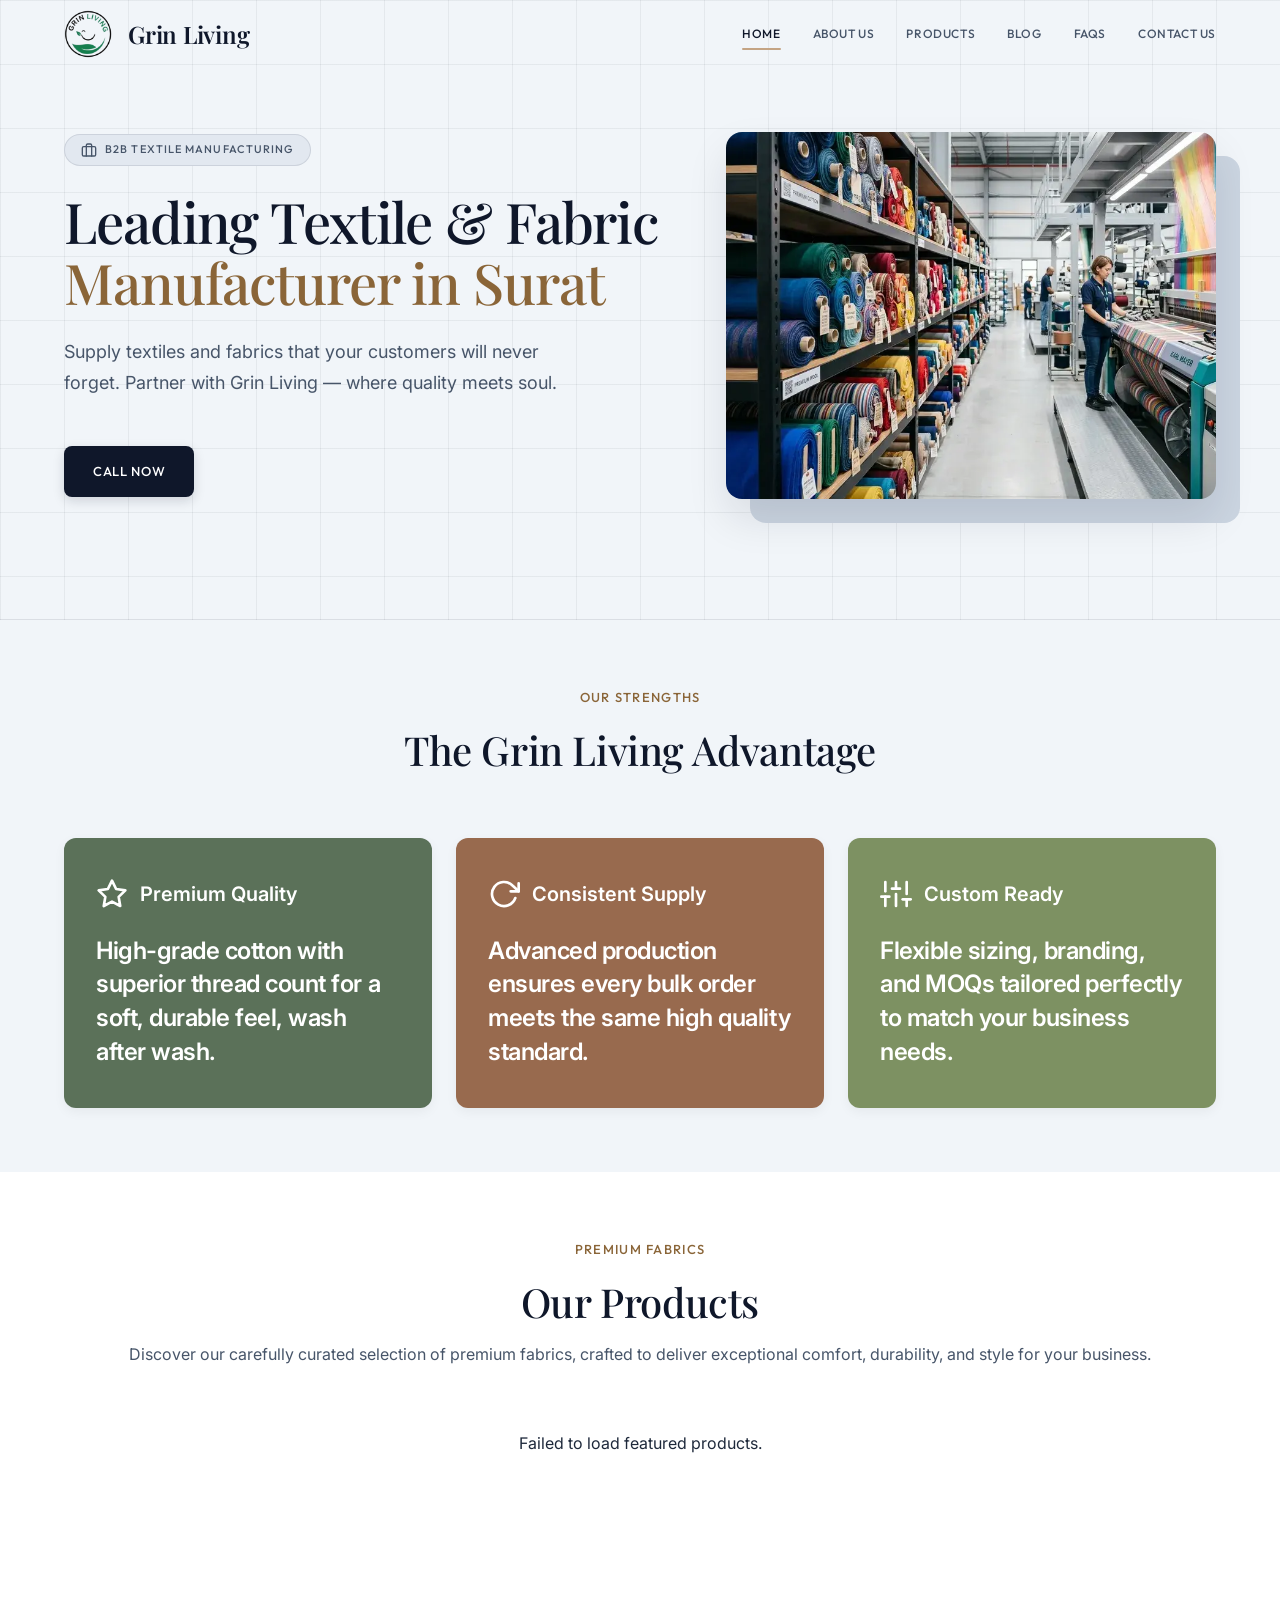
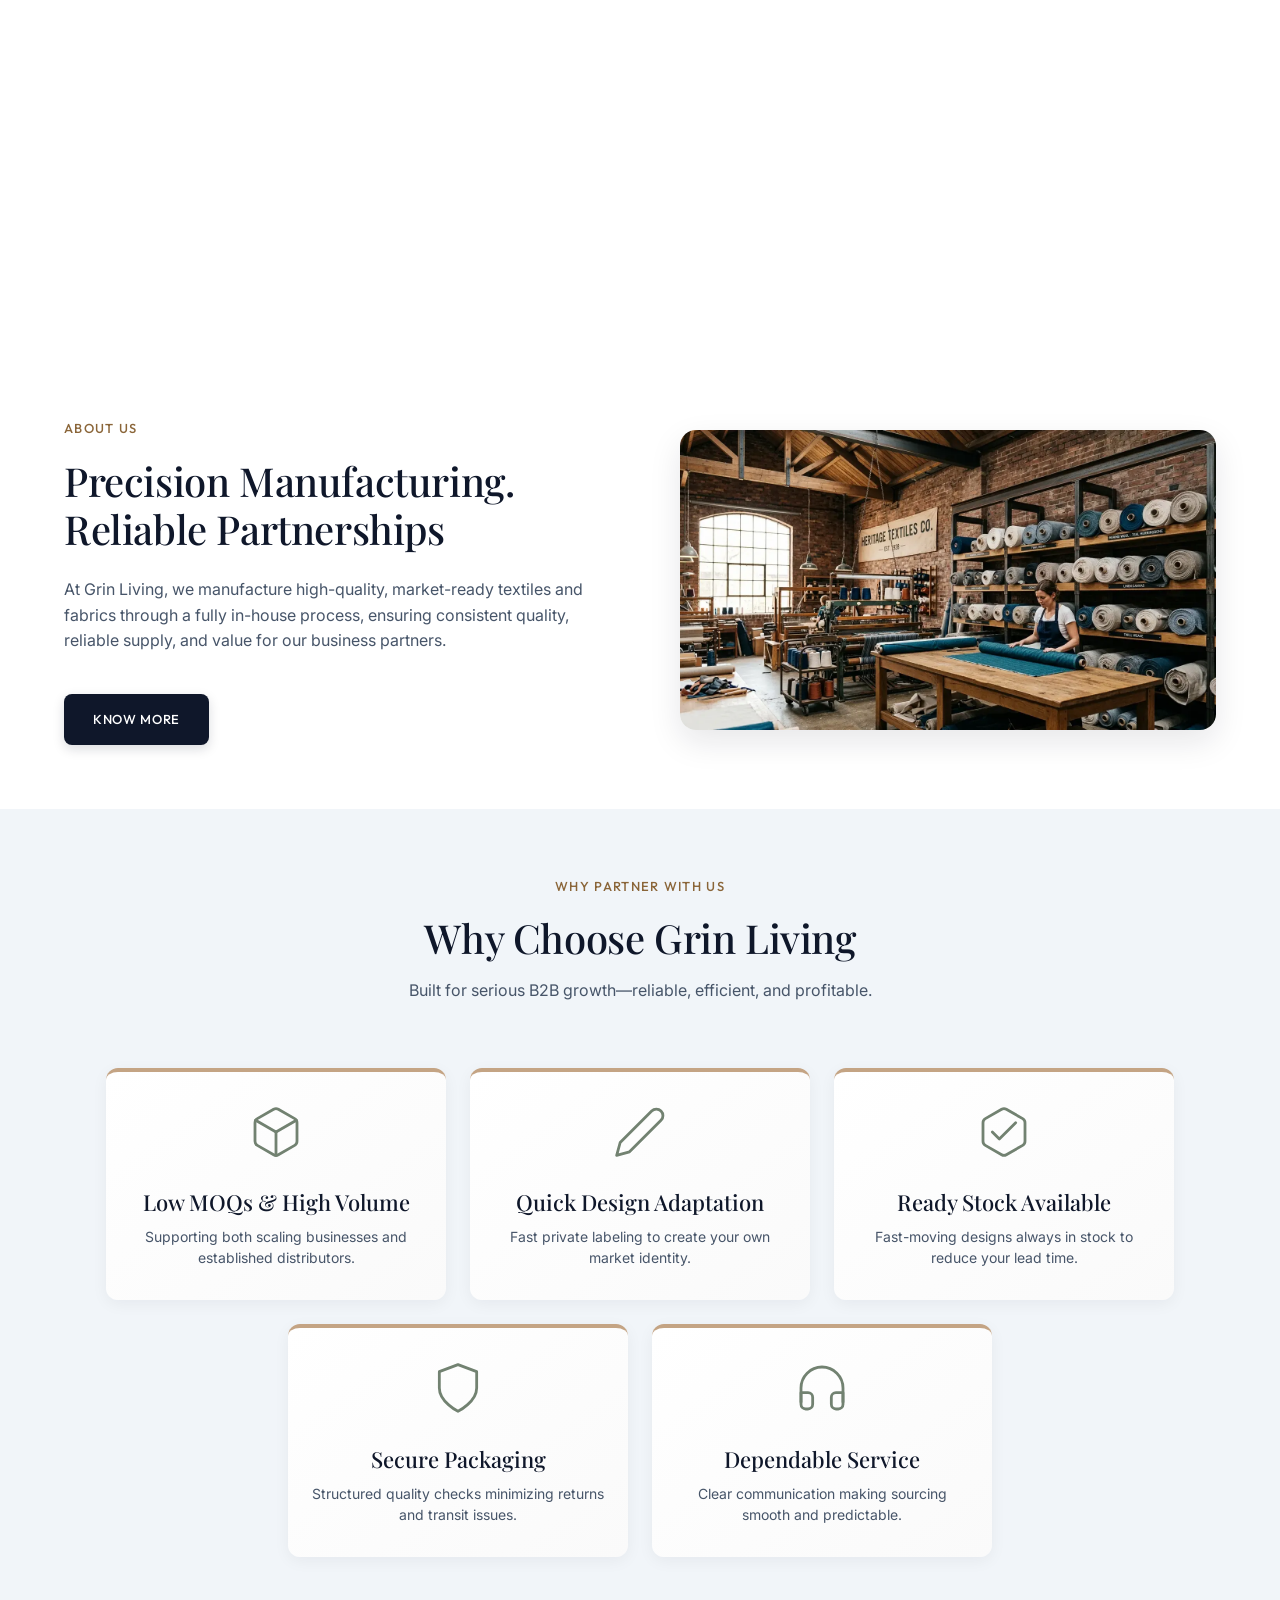
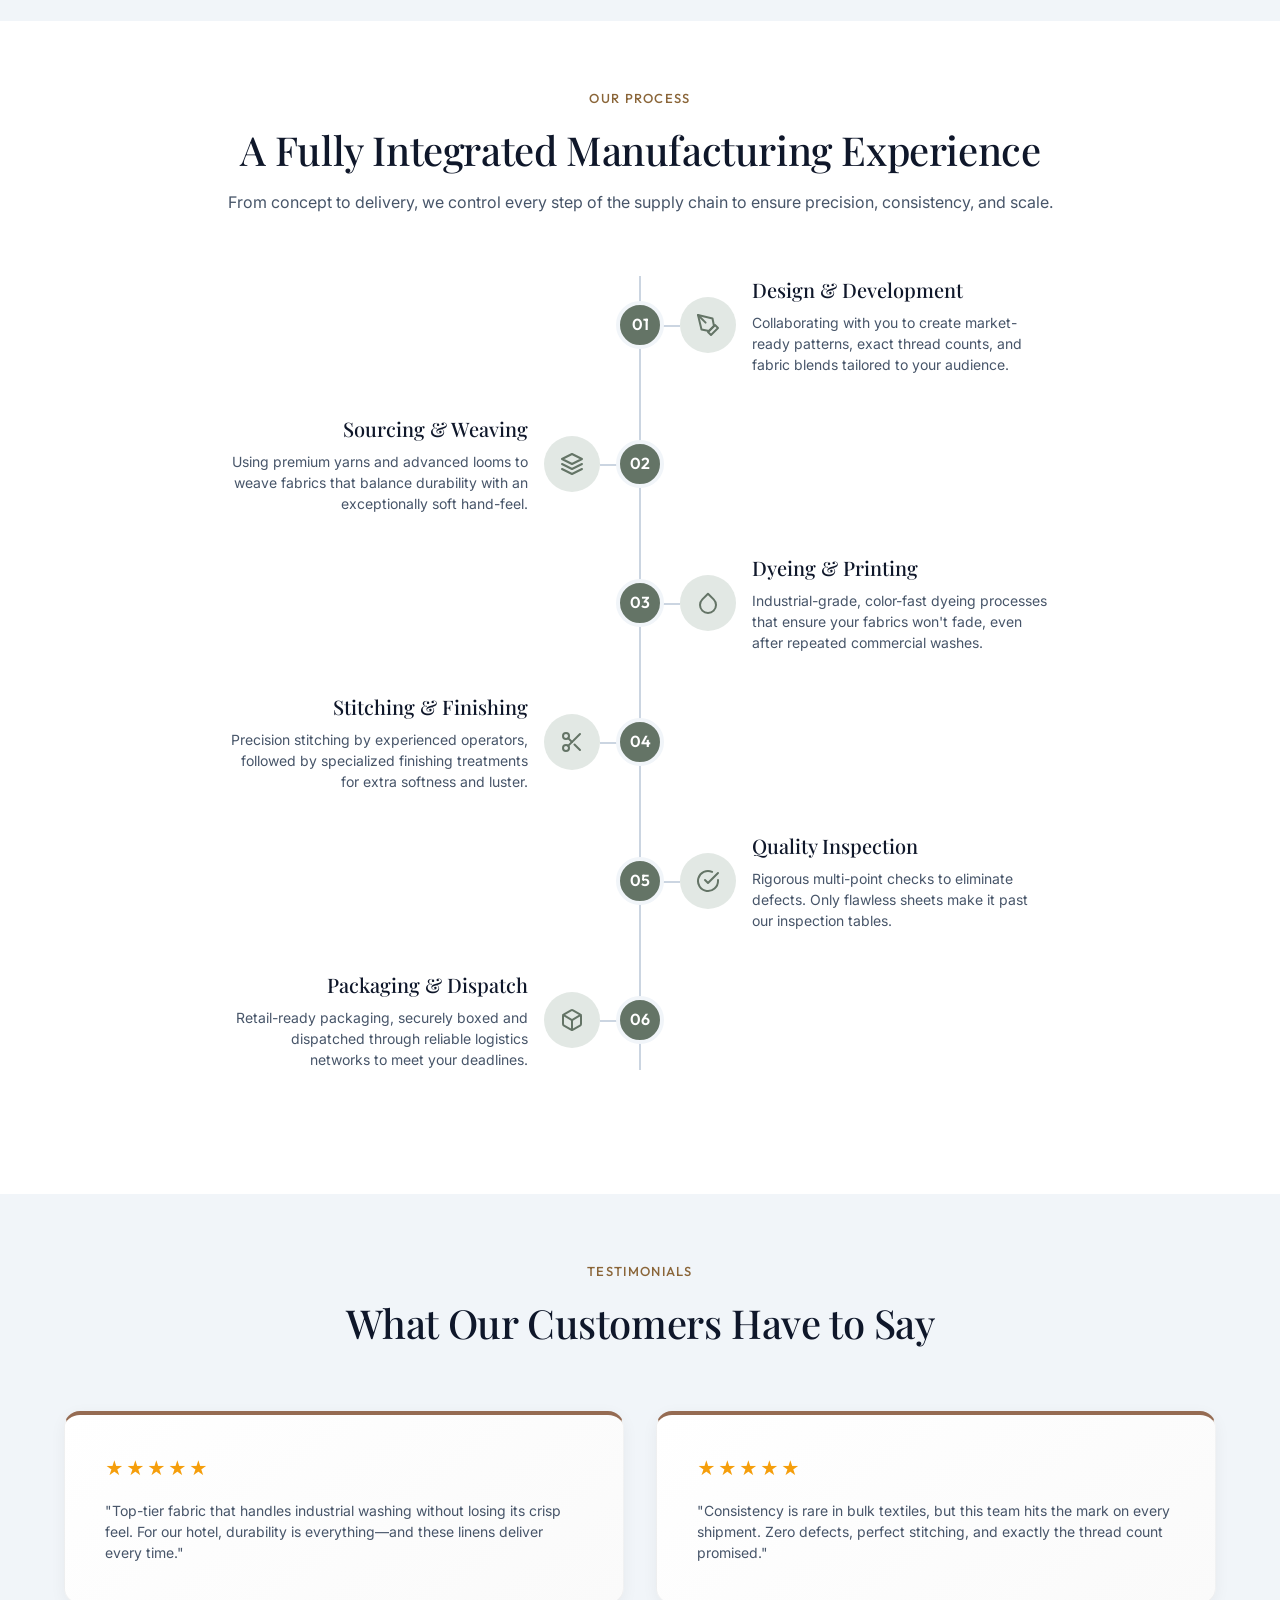
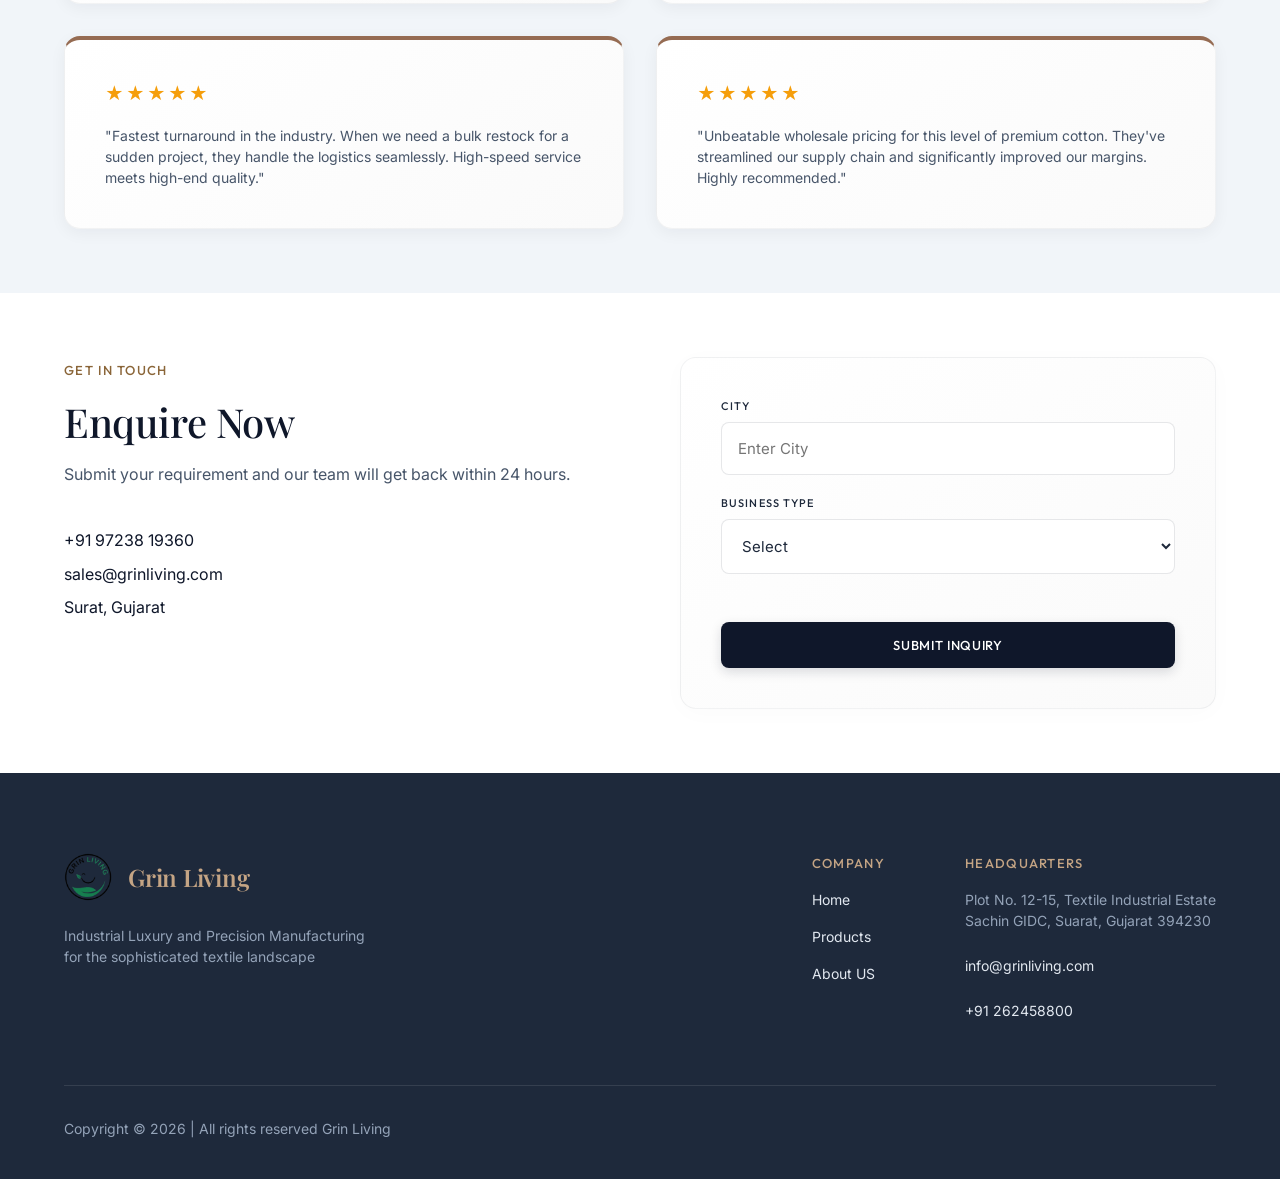
==== index.html @ 7c3f1607 "Updated admin and SEO Optimisation" ====
<!DOCTYPE html>
<html lang="en">
<head>
  <meta charset="UTF-8">
  <meta name="viewport" content="width=device-width, initial-scale=1.0">
  <title>Grinliving - Textile & Fabric Manufacturer in Surat</title>
  
  <link rel="preconnect" href="https://fonts.googleapis.com">
  <link rel="preconnect" href="https://fonts.gstatic.com" crossorigin>
  <link href="https://fonts.googleapis.com/css2?family=Inter:wght@400;500;600&family=Outfit:wght@400;500;600;700&family=Playfair+Display:ital,wght@0,400;0,500;0,600;0,700;1,400;1,500;1,600;1,700&display=swap" rel="preload" as="style" onload="this.onload=null;this.rel='stylesheet'">
  <noscript><link rel="stylesheet" href="https://fonts.googleapis.com/css2?family=Inter:wght@400;500;600&family=Outfit:wght@400;500;600;700&family=Playfair+Display:ital,wght@0,400;0,500;0,600;0,700;1,400;1,500;1,600;1,700&display=swap"></noscript>
  
  <link rel="preload" href="style.css?v=1.0.1" as="style">
  <link rel="stylesheet" href="style.css?v=1.0.1">
  <link rel="preload" as="image" href="Images/hero_textile.webp">
</head>
<body>

  <div class="grid-background">
    <header class="navbar container">
      <a href="./" class="logo" style="text-decoration: none; color: inherit;">
        <img src="Images/logo.webp" alt="Grin Living Logo" class="logo-img">
        <span class="logo-text">Grin Living</span>
      </a>
      <button class="mobile-menu-toggle" aria-label="Toggle navigation">
        <svg fill="none" stroke="currentColor" viewBox="0 0 24 24"><path stroke-linecap="round" stroke-linejoin="round" stroke-width="2" d="M4 6h16M4 12h16m-7 6h7"></path></svg>
      </button>
      <nav class="nav-links">
        <a href="./" class="active">Home</a>
        <a href="about-us">About us</a>
        <a href="products">Products</a>
        <a href="blog">BLOG</a>
        <a href="faqs">FAQs</a>
        <a href="contact-us">Contact Us</a>
      </nav>
    </header>

    <main>
      <!-- Hero Section -->
      <section class="hero container">
        <div class="hero-content">
          <div class="chip">
            <svg width="16" height="16" viewBox="0 0 24 24" fill="none" stroke="currentColor" stroke-width="2" stroke-linecap="round" stroke-linejoin="round"><rect x="2" y="7" width="20" height="14" rx="2" ry="2"></rect><path d="M16 21V5a2 2 0 0 0-2-2h-4a2 2 0 0 0-2 2v16"></path></svg>
            B2B TEXTILE MANUFACTURING
          </div>
          
          <h1 class="display-lg">
            Leading Textile & Fabric <br>
            <span class="highlight">Manufacturer in Surat</span>
          </h1>
          
          <p class="body-lg hero-text">
            Supply textiles and fabrics that your customers will never forget. Partner with Grin Living — where quality meets soul.
          </p>
          
          <div class="hero-actions">
            <a href="tel:+919723819360" class="btn btn-primary">Call Now</a>
          </div>
        </div>
        
        <div class="hero-image-wrapper">
          <div class="hero-image-offset"></div>
          <img src="Images/hero_textile.webp" alt="Textile & Fabric Manufacturing in Surat" class="hero-img" fetchpriority="high">
        </div>
      </section>
    </div> <!-- end grid background -->

    <!-- Core Features -->
    <section class="features section-padding surface-bg">
      <div class="container">
        <div class="section-header text-center mb-64">
          <span class="label-lg highlight">OUR STRENGTHS</span>
          <h2 class="headline-lg mt-16">The Grin Living Advantage</h2>
        </div>
        <div class="color-cards-grid mt-64">
          <!-- Card 1 -->
          <div class="color-card bg-dark-olive">
            <div class="color-card-header">
              <svg viewBox="0 0 24 24"><polygon points="12 2 15.09 8.26 22 9.27 17 14.14 18.18 21.02 12 17.77 5.82 21.02 7 14.14 2 9.27 8.91 8.26 12 2"></polygon></svg>
              <span>Premium Quality</span>
            </div>
            <div class="color-card-text">
              High-grade cotton with superior thread count for a soft, durable feel, wash after wash.
            </div>
          </div>
          
          <!-- Card 2 -->
          <div class="color-card bg-brown">
            <div class="color-card-header">
              <svg viewBox="0 0 24 24"><polyline points="23 4 23 10 17 10"></polyline><path d="M20.49 15a9 9 0 1 1-2.12-9.36L23 10"></path></svg>
              <span>Consistent Supply</span>
            </div>
            <div class="color-card-text">
              Advanced production ensures every bulk order meets the same high quality standard.
            </div>
          </div>
          
          <!-- Card 3 -->
          <div class="color-card bg-light-olive">
            <div class="color-card-header">
              <svg viewBox="0 0 24 24"><line x1="4" y1="21" x2="4" y2="14"></line><line x1="4" y1="10" x2="4" y2="3"></line><line x1="12" y1="21" x2="12" y2="12"></line><line x1="12" y1="8" x2="12" y2="3"></line><line x1="20" y1="21" x2="20" y2="16"></line><line x1="20" y1="12" x2="20" y2="3"></line><line x1="1" y1="14" x2="7" y2="14"></line><line x1="9" y1="8" x2="15" y2="8"></line><line x1="17" y1="16" x2="23" y2="16"></line></svg>
              <span>Custom Ready</span>
            </div>
            <div class="color-card-text">
              Flexible sizing, branding, and MOQs tailored perfectly to match your business needs.
            </div>
          </div>
        </div>
      </div>
    </section>

    <!-- Our Products -->
    <section class="our-products canvas-bg section-padding">
      <div class="container">
        <div class="section-header text-center">
          <span class="label-lg highlight">PREMIUM FABRICS</span>
          <h2 class="headline-lg mt-16">Our Products</h2>
          <p class="body-md text-charcoal mt-16 max-w-700 mx-auto">
            Discover our carefully curated selection of premium fabrics, crafted to deliver exceptional comfort, durability, and style for your business.
          </p>
        </div>
        
        <div id="featured-collage-container" class="product-collage-grid mt-64">
            <div style="width: 100%; grid-column: 1 / -1; text-align: center;">
                <p class="body-md text-charcoal">Loading featured products...</p>
            </div>
        </div>
      </div>
    </section>

    <!-- About Us -->
    <section class="about section-padding">
      <div class="container about-container">
        <div class="about-content">
          <span class="label-lg highlight">ABOUT US</span>
          <h2 class="headline-lg mt-16">Precision Manufacturing.<br>Reliable Partnerships</h2>
          <p class="body-md text-charcoal mt-24">
            At Grin Living, we manufacture high-quality, market-ready textiles and fabrics through a fully in-house process, ensuring consistent quality, reliable supply, and value for our business partners.
          </p>
          <div class="mt-40">
            <a href="#" class="btn btn-primary">Know More</a>
          </div>
        </div>
        <div class="about-image">
          <img src="Images/hero_about_us.webp" alt="About Grin Living" style="border-radius: 16px; box-shadow: 0 12px 32px rgba(15, 23, 42, 0.1); width: 100%; height: 100%; object-fit: cover; max-height: 500px;">
        </div>
      </div>
    </section>

    <!-- Why Partner With Us -->
    <section class="why-partner surface-bg section-padding">
      <div class="container">
        <div class="section-header text-center">
          <span class="label-lg highlight">WHY PARTNER WITH US</span>
          <h2 class="headline-lg mt-16">Why Choose Grin Living</h2>
          <p class="body-md text-charcoal mt-16 max-w-700 mx-auto">
            Built for serious B2B growth—reliable, efficient, and profitable.
          </p>
        </div>
        
        <div class="icon-cards-grid mt-64">
          <div class="icon-card">
            <div class="icon-wrapper">
              <svg viewBox="0 0 24 24"><path d="M21 16V8a2 2 0 0 0-1-1.73l-7-4a2 2 0 0 0-2 0l-7 4A2 2 0 0 0 3 8v8a2 2 0 0 0 1 1.73l7 4a2 2 0 0 0 2 0l7-4A2 2 0 0 0 21 16z"></path><polyline points="3.27 6.96 12 12.01 20.73 6.96"></polyline><line x1="12" y1="22.08" x2="12" y2="12"></line></svg>
            </div>
            <h3 class="headline-sm">Low MOQs & High Volume</h3>
            <p class="body-sm text-charcoal mt-8">Supporting both scaling businesses and established distributors.</p>
          </div>
          <div class="icon-card">
            <div class="icon-wrapper">
              <svg viewBox="0 0 24 24"><path d="M17 3a2.828 2.828 0 1 1 4 4L7.5 20.5 2 22l1.5-5.5L17 3z"></path></svg>
            </div>
            <h3 class="headline-sm">Quick Design Adaptation</h3>
            <p class="body-sm text-charcoal mt-8">Fast private labeling to create your own market identity.</p>
          </div>
          <div class="icon-card">
            <div class="icon-wrapper">
              <svg viewBox="0 0 24 24"><path d="M21 16V8a2 2 0 0 0-1-1.73l-7-4a2 2 0 0 0-2 0l-7 4A2 2 0 0 0 3 8v8a2 2 0 0 0 1 1.73l7 4a2 2 0 0 0 2 0l7-4A2 2 0 0 0 21 16z"></path><polyline points="7 12 10 15 17 8"></polyline></svg>
            </div>
            <h3 class="headline-sm">Ready Stock Available</h3>
            <p class="body-sm text-charcoal mt-8">Fast-moving designs always in stock to reduce your lead time.</p>
          </div>
          <div class="icon-card">
            <div class="icon-wrapper">
              <svg viewBox="0 0 24 24"><path d="M12 22s8-4 8-10V5l-8-3-8 3v7c0 6 8 10 8 10z"></path></svg>
            </div>
            <h3 class="headline-sm">Secure Packaging</h3>
            <p class="body-sm text-charcoal mt-8">Structured quality checks minimizing returns and transit issues.</p>
          </div>
          <div class="icon-card">
            <div class="icon-wrapper">
              <svg viewBox="0 0 24 24"><path d="M3 18v-6a9 9 0 0 1 18 0v6"></path><path d="M21 19a2 2 0 0 1-2 2h-1a2 2 0 0 1-2-2v-3a2 2 0 0 1 2-2h3zM3 19a2 2 0 0 0 2 2h1a2 2 0 0 0 2-2v-3a2 2 0 0 0-2-2H3z"></path></svg>
            </div>
            <h3 class="headline-sm">Dependable Service</h3>
            <p class="body-sm text-charcoal mt-8">Clear communication making sourcing smooth and predictable.</p>
          </div>
        </div>
      </div>
    </section>

    <!-- Our Process -->
    <section class="process section-padding">
      <div class="container">
        <div class="section-header text-center">
          <span class="label-lg highlight">OUR PROCESS</span>
          <h2 class="headline-lg mt-16">A Fully Integrated Manufacturing Experience</h2>
          <p class="body-md text-charcoal mt-16 max-w-700 mx-auto">
            From concept to delivery, we control every step of the supply chain to ensure precision, consistency, and scale.
          </p>
        </div>
        
        <div class="timeline mt-64">
          <!-- Step 1 -->
          <div class="timeline-item right">
            <div class="timeline-center">01</div>
            <div class="timeline-content">
              <div class="timeline-icon">
                <svg viewBox="0 0 24 24"><path d="M12 19l7-7 3 3-7 7-3-3z"></path><path d="M18 13l-1.5-7.5L2 2l3.5 14.5L13 18l5-5z"></path><path d="M2 2l7.586 7.586"></path></svg>
              </div>
              <div class="timeline-text">
                <h3 class="headline-sm">Design & Development</h3>
                <p class="body-sm text-charcoal mt-8">Collaborating with you to create market-ready patterns, exact thread counts, and fabric blends tailored to your audience.</p>
              </div>
            </div>
          </div>
          <!-- Step 2 -->
          <div class="timeline-item left">
            <div class="timeline-center">02</div>
            <div class="timeline-content">
              <div class="timeline-icon">
                <svg viewBox="0 0 24 24"><polygon points="12 2 2 7 12 12 22 7 12 2"></polygon><polyline points="2 12 12 17 22 12"></polyline><polyline points="2 17 12 22 22 17"></polyline></svg>
              </div>
              <div class="timeline-text">
                <h3 class="headline-sm">Sourcing & Weaving</h3>
                <p class="body-sm text-charcoal mt-8">Using premium yarns and advanced looms to weave fabrics that balance durability with an exceptionally soft hand-feel.</p>
              </div>
            </div>
          </div>
          <!-- Step 3 -->
          <div class="timeline-item right">
            <div class="timeline-center">03</div>
            <div class="timeline-content">
              <div class="timeline-icon">
                <svg viewBox="0 0 24 24"><path d="M12 2.69l5.66 5.66a8 8 0 1 1-11.31 0z"></path></svg>
              </div>
              <div class="timeline-text">
                <h3 class="headline-sm">Dyeing & Printing</h3>
                <p class="body-sm text-charcoal mt-8">Industrial-grade, color-fast dyeing processes that ensure your fabrics won't fade, even after repeated commercial washes.</p>
              </div>
            </div>
          </div>
          <!-- Step 4 -->
          <div class="timeline-item left">
            <div class="timeline-center">04</div>
            <div class="timeline-content">
              <div class="timeline-icon">
                <svg viewBox="0 0 24 24"><circle cx="6" cy="6" r="3"></circle><circle cx="6" cy="18" r="3"></circle><line x1="20" y1="4" x2="8.12" y2="15.88"></line><line x1="14.47" y1="14.48" x2="20" y2="20"></line><line x1="8.12" y1="8.12" x2="12" y2="12"></line></svg>
              </div>
              <div class="timeline-text">
                <h3 class="headline-sm">Stitching & Finishing</h3>
                <p class="body-sm text-charcoal mt-8">Precision stitching by experienced operators, followed by specialized finishing treatments for extra softness and luster.</p>
              </div>
            </div>
          </div>
          <!-- Step 5 -->
          <div class="timeline-item right">
            <div class="timeline-center">05</div>
            <div class="timeline-content">
              <div class="timeline-icon">
                <svg viewBox="0 0 24 24"><path d="M22 11.08V12a10 10 0 1 1-5.93-9.14"></path><polyline points="22 4 12 14.01 9 11.01"></polyline></svg>
              </div>
              <div class="timeline-text">
                <h3 class="headline-sm">Quality Inspection</h3>
                <p class="body-sm text-charcoal mt-8">Rigorous multi-point checks to eliminate defects. Only flawless sheets make it past our inspection tables.</p>
              </div>
            </div>
          </div>
          <!-- Step 6 -->
          <div class="timeline-item left">
            <div class="timeline-center">06</div>
            <div class="timeline-content">
              <div class="timeline-icon">
                <svg viewBox="0 0 24 24"><path d="M21 16V8a2 2 0 0 0-1-1.73l-7-4a2 2 0 0 0-2 0l-7 4A2 2 0 0 0 3 8v8a2 2 0 0 0 1 1.73l7 4a2 2 0 0 0 2 0l7-4A2 2 0 0 0 21 16z"></path><polyline points="3.27 6.96 12 12.01 20.73 6.96"></polyline><line x1="12" y1="22.08" x2="12" y2="12"></line></svg>
              </div>
              <div class="timeline-text">
                <h3 class="headline-sm">Packaging & Dispatch</h3>
                <p class="body-sm text-charcoal mt-8">Retail-ready packaging, securely boxed and dispatched through reliable logistics networks to meet your deadlines.</p>
              </div>
            </div>
          </div>
        </div>
      </div>
    </section>

    <!-- Testimonials -->
    <section class="testimonials surface-bg section-padding">
      <div class="container">
        <div class="section-header text-center">
          <span class="label-lg highlight">TESTIMONIALS</span>
          <h2 class="headline-lg mt-16">What Our Customers Have to Say</h2>
        </div>
        
        <div class="testimonials-grid mt-64">
          <!-- Testimonial 1 -->
          <div class="testimonial-card card bg-surface">
            <div>
              <div class="testimonial-stars">★★★★★</div>
              <p class="body-sm text-charcoal italic mt-16">"Top-tier fabric that handles industrial washing without losing its crisp feel. For our hotel, durability is everything—and these linens deliver every time."</p>
            </div>
          </div>
          
          <!-- Testimonial 2 -->
          <div class="testimonial-card card bg-surface">
            <div>
              <div class="testimonial-stars">★★★★★</div>
              <p class="body-sm text-charcoal italic mt-16">"Consistency is rare in bulk textiles, but this team hits the mark on every shipment. Zero defects, perfect stitching, and exactly the thread count promised."</p>
            </div>
          </div>
          
          <!-- Testimonial 3 -->
          <div class="testimonial-card card bg-surface">
            <div>
              <div class="testimonial-stars">★★★★★</div>
              <p class="body-sm text-charcoal italic mt-16">"Fastest turnaround in the industry. When we need a bulk restock for a sudden project, they handle the logistics seamlessly. High-speed service meets high-end quality."</p>
            </div>
          </div>
          
          <!-- Testimonial 4 -->
          <div class="testimonial-card card bg-surface">
            <div>
              <div class="testimonial-stars">★★★★★</div>
              <p class="body-sm text-charcoal italic mt-16">"Unbeatable wholesale pricing for this level of premium cotton. They've streamlined our supply chain and significantly improved our margins. Highly recommended."</p>
            </div>
          </div>
        </div>
      </div>
    </section>

    <!-- Contact Form Section -->
    <section class="contact canvas-bg section-padding">
      <div class="container contact-container">
        <div class="contact-info">
          <span class="label-lg highlight">GET IN TOUCH</span>
          <h2 class="headline-lg mt-16">Enquire Now</h2>
          <p class="body-md text-charcoal mt-16">
            Submit your requirement and our team will get back within 24 hours.
          </p>
          
          <div class="contact-details mt-40">
            <p class="body-md font-bold text-deep-teal">+91 97238 19360</p>
            <p class="body-md font-bold text-deep-teal mt-8">sales@grinliving.com</p>
            <p class="body-md font-bold text-deep-teal mt-8">Surat, Gujarat</p>
          </div>
        </div>
        
        <div class="contact-form card">
          <form>
            <div class="form-group">
              <label class="label-md" for="city">City</label>
              <input type="text" id="city" class="form-control" placeholder="Enter City">
            </div>
            <div class="form-group mt-16">
              <label class="label-md" for="business-type">Business Type</label>
              <select id="business-type" name="business_type" aria-label="Business Type" class="form-control">
                <option>Select</option>
                <option>Retailer</option>
                <option>Wholesaler</option>
                <option>Distributor</option>
                <option>Exporter</option>
              </select>
            </div>
            <button type="button" class="btn btn-primary w-full mt-24">Submit Inquiry</button>
          </form>
        </div>
      </div>
    </section>

  
    

  </main>

  <footer class="site-footer">
    <div class="container footer-container">
      <div class="footer-brand">
        <a href="./" class="logo" style="text-decoration: none; color: inherit;">
        <img src="Images/logo.webp" alt="Grin Living Logo" class="logo-img">
        <span class="logo-text">Grin Living</span>
      </a>
        <p class="body-sm text-charcoal footer-desc mt-24">
          Industrial Luxury and Precision Manufacturing for the sophisticated textile landscape
        </p>
      </div>
      
      <div class="footer-links">
        <div class="link-column">
          <h3 class="label-lg">COMPANY</h3>
          <a href="./" class="body-sm">Home</a>
          <a href="products" class="body-sm">Products</a>
          <a href="about-us" class="body-sm">About US</a>
        </div>
        <div class="link-column">
          <h3 class="label-lg">HEADQUARTERS</h3>
          <p class="body-sm text-charcoal">
            Plot No. 12-15, Textile Industrial Estate<br>
            Sachin GIDC, Suarat, Gujarat 394230
          </p>
          <a href="mailto:info@grinliving.com" class="body-sm block mt-8">info@grinliving.com</a>
          <a href="tel:+91262458800" class="body-sm block mt-8">+91 262458800</a>
        </div>
      </div>
    </div>
    <div class="container">
      <div class="footer-bottom">
        <p class="body-sm text-charcoal">
          Copyright © 2026 | All rights reserved Grin Living
        </p>
      </div>
    </div>
  </footer>


    <script src="animations.js?v=1.0.1" defer></script>
<script src="main.js?v=1.0.1" defer></script></body>
</html>
---- style.css ----
/* CSS Variables based on DESIGN.md */
:root {
  --surface: #F1F5F9; /* Increased contrast (Slate 100) */
  --surface-container-low: #E2E8F0; /* Slate 200 */
  --surface-container: #CBD5E1; /* Slate 300 */
  --canvas-white: #FFFFFF;
  --pure-white: #FFFFFF;
  
  --deep-teal: #0F172A; /* Midnight Slate */
  --heritage-gold: #C4A484; /* Taupe Gold */
  --charcoal-textile: #475569;
  --on-surface: #1E293B;
  --outline-light: rgba(15, 23, 42, 0.1);
  
  --font-serif: 'Playfair Display', serif;
  --font-sans: 'Inter', sans-serif;
  --font-label: 'Outfit', sans-serif;

  --container-max: 1280px;
  --margin-desktop: 64px;
}

/* Reset and Global Styles */
* {
  box-sizing: border-box;
  margin: 0;
  padding: 0;
}

body {
  font-family: var(--font-sans);
  background-color: var(--canvas-white);
  color: var(--on-surface);
  line-height: 1.6;
  -webkit-font-smoothing: antialiased;
  -moz-osx-font-smoothing: grayscale;
}

img {
  max-width: 100%;
  display: block;
}

a {
  text-decoration: none;
  color: inherit;
  transition: color 0.3s ease, opacity 0.3s ease;
}

/* Utility Classes */
.surface-bg { background-color: var(--surface); }
.canvas-bg { background-color: var(--canvas-white); }
.text-deep-teal { color: var(--deep-teal); }
.text-charcoal { color: var(--charcoal-textile); }
.text-heritage-gold { color: var(--heritage-gold); }

.mt-8 { margin-top: 8px; }
.mt-16 { margin-top: 16px; }
.mt-24 { margin-top: 24px; }
.mt-32 { margin-top: 32px; }
.mt-40 { margin-top: 40px; }
.mt-64 { margin-top: 64px; }
.mb-8 { margin-bottom: 8px; }
.mb-16 { margin-bottom: 16px; }
.mb-24 { margin-bottom: 24px; }
.mb-32 { margin-bottom: 32px; }
.mb-40 { margin-bottom: 40px; }
.mb-64 { margin-bottom: 64px; }

.w-full { width: 100%; }
.block { display: block; }
.text-center { text-align: center; }

.section-padding {
  padding-top: 64px;
  padding-bottom: 64px;
}

.flex-center {
  display: flex;
  justify-content: center;
  align-items: center;
}

/* Typography */
.display-lg {
  font-family: var(--font-serif);
  font-size: 56px;
  font-weight: 500; /* refined weight for luxury */
  line-height: 1.1;
  letter-spacing: -0.02em;
  color: var(--deep-teal);
}

.headline-lg {
  font-family: var(--font-serif);
  font-size: 40px;
  font-weight: 500;
  line-height: 1.2;
  letter-spacing: -0.01em;
  color: var(--deep-teal);
}

.headline-md {
  font-family: var(--font-serif);
  font-size: 28px;
  font-weight: 500;
  line-height: 1.3;
  color: var(--deep-teal);
}

.headline-sm {
  font-family: var(--font-serif);
  font-size: 22px;
  font-weight: 500;
  line-height: 1.4;
  color: var(--deep-teal);
}

.body-lg {
  font-family: var(--font-sans);
  font-size: 18px;
  font-weight: 400;
  line-height: 1.7;
}

.body-md {
  font-family: var(--font-sans);
  font-size: 16px;
  font-weight: 400;
  line-height: 1.6;
}

.body-sm {
  font-family: var(--font-sans);
  font-size: 14px;
  font-weight: 400;
  line-height: 1.5;
}

.label-lg {
  font-family: var(--font-label);
  font-size: 13px;
  font-weight: 500;
  line-height: 20px;
  letter-spacing: 0.1em;
  text-transform: uppercase;
}

.label-md {
  font-family: var(--font-label);
  font-size: 11px;
  font-weight: 500;
  line-height: 16px;
  letter-spacing: 0.1em;
  text-transform: uppercase;
}

.highlight { color: #8A6538; /* Darker gold for accessibility contrast */ }

/* Layout Utilities */
.container {
  max-width: var(--container-max);
  margin: 0 auto;
  padding-left: var(--margin-desktop);
  padding-right: var(--margin-desktop);
}

/* Navbar - Glassmorphism applied */
.navbar-wrapper {
  position: sticky;
  top: 0;
  z-index: 100;
  background: rgba(255, 255, 255, 0.85);
  backdrop-filter: blur(12px);
  -webkit-backdrop-filter: blur(12px);
  border-bottom: 1px solid rgba(15, 23, 42, 0.05);
}

.navbar {
  display: flex;
  justify-content: space-between;
  align-items: center;
  padding-top: 10px;
  padding-bottom: 10px;
}

.logo {
  display: flex;
  align-items: center;
  gap: 16px;
}

.logo-img {
  width: 48px;
  height: 48px;
  border-radius: 50%;
  object-fit: cover;
}

.logo-text {
  font-family: var(--font-serif);
  font-size: 24px;
  font-weight: 600;
  color: var(--deep-teal);
  letter-spacing: -0.01em;
}

.nav-links {
  display: flex;
  gap: 32px;
  align-items: center;
}

.mobile-menu-toggle {
  display: none;
  background: none;
  border: none;
  color: var(--deep-teal);
  cursor: pointer;
  padding: 8px;
  z-index: 1001;
}

.mobile-menu-toggle svg {
  width: 28px;
  height: 28px;
}

.nav-links a {
  font-family: var(--font-label);
  font-size: 12px;
  font-weight: 500;
  color: var(--charcoal-textile);
  position: relative;
  text-transform: uppercase;
  letter-spacing: 0.05em;
}

.nav-links a:hover, .nav-links a.active {
  color: var(--deep-teal);
}

.nav-links a.active::after {
  content: '';
  position: absolute;
  bottom: -6px;
  left: 0;
  width: 100%;
  height: 2px;
  background-color: var(--heritage-gold);
  border-radius: 2px;
}

/* Buttons */
.btn {
  display: inline-flex;
  align-items: center;
  justify-content: center;
  padding: 14px 28px;
  font-family: var(--font-label);
  font-size: 13px;
  font-weight: 500;
  letter-spacing: 0.05em;
  border-radius: 8px; /* Softer radius */
  cursor: pointer;
  transition: all 0.3s cubic-bezier(0.4, 0, 0.2, 1);
  border: 1px solid transparent;
  text-transform: uppercase;
}

.btn-primary {
  background-color: var(--deep-teal);
  color: var(--pure-white);
  box-shadow: 0 4px 12px rgba(15, 23, 42, 0.15);
}

.btn-primary:hover {
  background-color: var(--heritage-gold);
  box-shadow: 0 6px 16px rgba(15, 23, 42, 0.2);
  transform: translateY(-1px);
}

.btn-secondary {
  background-color: transparent;
  color: var(--deep-teal);
  border: 1px solid var(--outline-light);
}

.btn-secondary:hover {
  background-color: var(--surface);
  border-color: var(--heritage-gold);
  color: var(--heritage-gold);
}

/* Grid Background */
.grid-background {
  background-color: var(--surface);
  background-image: 
    linear-gradient(to right, rgba(15, 23, 42, 0.06) 1px, transparent 1px),
    linear-gradient(to bottom, rgba(15, 23, 42, 0.06) 1px, transparent 1px);
  background-size: 64px 64px;
  border-bottom: 1px solid var(--outline-light);
  padding-bottom: 120px;
}

/* Hero Section */
.hero {
  display: grid;
  grid-template-columns: 1.1fr 0.9fr;
  gap: 64px;
  align-items: center;
  margin-top: 64px;
}

.chip {
  display: inline-flex;
  align-items: center;
  gap: 8px;
  background-color: var(--surface-container-low);
  color: var(--charcoal-textile);
  font-family: var(--font-label);
  font-size: 11px;
  font-weight: 500;
  letter-spacing: 0.1em;
  padding: 6px 16px;
  border-radius: 20px;
  text-transform: uppercase;
  margin-bottom: 24px;
  border: 1px solid var(--outline-light);
}

.hero-text {
  color: var(--charcoal-textile);
  margin-top: 24px;
  margin-bottom: 48px;
  max-width: 500px;
}

.hero-actions {
  display: flex;
  gap: 16px;
}

.hero-image-wrapper {
  position: relative;
  width: 100%;
}

.hero-image-offset {
  position: absolute;
  top: 24px;
  right: -24px;
  bottom: -24px;
  left: 24px;
  background-color: var(--surface-container);
  border-radius: 16px;
  z-index: 0;
}

.hero-img {
  position: relative;
  z-index: 1;
  width: 100%;
  height: auto;
  aspect-ratio: 4 / 3;
  object-fit: cover;
  border-radius: 16px;
  box-shadow: 0 20px 40px rgba(15, 23, 42, 0.1);
}

/* Cards & Grids */
.card {
  background: linear-gradient(145deg, #ffffff, #fafafa);
  border: 1px solid rgba(15, 23, 42, 0.05);
  border-radius: 16px;
  padding: 40px;
  display: flex;
  flex-direction: column;
  transition: transform 0.3s ease, box-shadow 0.3s ease;
  box-shadow: 0 4px 24px rgba(15, 23, 42, 0.02);
}

.card:hover {
  transform: translateY(-4px);
  box-shadow: 0 12px 32px rgba(15, 23, 42, 0.06);
}

.features-grid-3 {
  display: grid;
  grid-template-columns: repeat(3, 1fr);
  gap: 32px;
}

.product-grid {
  display: grid;
  grid-template-columns: repeat(4, 1fr);
  gap: 24px;
}

.product-card {
  padding: 0;
  overflow: hidden;
  display: flex;
  flex-direction: column;
}

.product-img-wrapper {
  overflow: hidden;
}

.product-img {
  width: 100%;
  height: 240px;
  object-fit: cover;
  border-bottom: 1px solid rgba(15, 23, 42, 0.05);
  transition: transform 0.6s cubic-bezier(0.25, 0.46, 0.45, 0.94);
}

.product-card:hover .product-img {
  transform: scale(1.05);
}

.product-info {
  padding: 32px;
  display: flex;
  flex-direction: column;
  flex-grow: 1;
}

.product-actions {
  margin-top: auto;
}

.testimonials-grid {
  display: grid;
  grid-template-columns: repeat(2, 1fr);
  gap: 32px;
}

/* About Section */
.about-container {
  display: grid;
  grid-template-columns: 1fr 1fr;
  gap: 80px;
  align-items: center;
}

/* Contact Section */
.contact-container {
  display: grid;
  grid-template-columns: 1fr 1fr;
  gap: 80px;
  align-items: stretch;
}

.form-group {
  display: flex;
  flex-direction: column;
  gap: 8px;
  margin-bottom: 20px;
}

.form-group:last-of-type {
  margin-bottom: 24px;
}

.form-control {
  font-family: var(--font-sans);
  font-size: 15px;
  padding: 16px;
  border: 1px solid var(--outline-light);
  border-radius: 8px;
  background-color: var(--canvas-white);
  color: var(--on-surface);
  transition: border-color 0.2s ease, box-shadow 0.2s ease;
}

.form-control:focus {
  outline: none;
  border-color: var(--heritage-gold);
  box-shadow: 0 0 0 3px rgba(196, 164, 132, 0.15);
}

/* Footer */
.site-footer {
  background-color: #1E293B; /* One shade lighter than deep-teal */
  color: var(--pure-white);
  padding-top: 80px;
  padding-bottom: 40px;
}

.site-footer .text-charcoal {
  color: #94A3B8; /* Light slate for dark bg */
}

.site-footer .logo-text, .site-footer .label-lg {
  color: var(--heritage-gold);
}

.footer-container {
  display: flex;
  justify-content: space-between;
  gap: 64px;
  margin-bottom: 64px;
}

.footer-brand {
  max-width: 320px;
}

.footer-links {
  display: flex;
  gap: 80px;
}

.link-column {
  display: flex;
  flex-direction: column;
  gap: 16px;
}

.link-column a {
  color: #E2E8F0;
}

.link-column a:hover {
  color: var(--heritage-gold);
}

.footer-bottom {
  border-top: 1px solid rgba(255, 255, 255, 0.1);
  padding-top: 32px;
}

/* FAQ Accordion */
.faq-list {
  display: flex;
  flex-direction: column;
}

.faq-item {
  border-bottom: 1px solid var(--outline-light);
}

.faq-question {
  display: flex;
  justify-content: space-between;
  align-items: center;
  width: 100%;
  padding: 32px 0;
  background: none;
  border: none;
  cursor: pointer;
  text-align: left;
  gap: 16px;
}

.faq-question:hover .headline-sm {
  color: var(--heritage-gold);
}

.faq-icon {
  font-family: var(--font-sans);
  font-size: 24px;
  font-weight: 300;
  color: var(--deep-teal);
  flex-shrink: 0;
  transition: transform 0.4s cubic-bezier(0.4, 0, 0.2, 1);
}

.faq-item.active .faq-icon {
  transform: rotate(45deg);
  color: var(--heritage-gold);
}

.faq-answer {
  max-height: 0;
  overflow: hidden;
  transition: max-height 0.4s cubic-bezier(0.4, 0, 0.2, 1), padding 0.4s ease;
}

.faq-item.active .faq-answer {
  max-height: 400px;
  padding-bottom: 32px;
}

/* Responsive */
@media (max-width: 1024px) {
  .hero, .about-container, .contact-container {
    grid-template-columns: 1fr;
    gap: 64px;
  }
  
  .features-grid-3, .product-grid, .testimonials-grid {
    grid-template-columns: repeat(2, 1fr);
  }
  
  .footer-container {
    flex-direction: column;
  }
}

@media (max-width: 768px) {
  :root {
    --margin-desktop: 24px;
  }
  
  .section-padding {
    padding-top: 80px;
    padding-bottom: 80px;
  }
  
  .display-lg {
    font-size: 40px;
    line-height: 1.2;
  }
  
  .mobile-menu-toggle {
    display: block;
    margin-left: auto;
    position: relative;
  }
  
  .navbar {
    position: relative;
    flex-wrap: nowrap;
  }

  .nav-links {
    position: fixed;
    top: 0;
    right: -100%;
    width: 280px;
    height: 100vh;
    background-color: var(--pure-white);
    flex-direction: column;
    align-items: flex-start;
    padding: 80px 32px 32px;
    box-shadow: -4px 0 15px rgba(0, 0, 0, 0.1);
    z-index: 1000;
    transition: right 0.3s ease;
    display: flex;
  }

  .nav-links.active {
    right: 0;
  }
  
  .features-grid-3, .product-grid, .testimonials-grid {
    grid-template-columns: 1fr;
  }
  
  .hero-actions {
    flex-direction: column;
  }
}

/* Page Hero Components */
.page-hero {
  position: relative;
  background-size: cover;
  background-position: center;
  padding: 120px 0;
  text-align: center;
  margin-bottom: 64px;
}

.page-hero::before {
  content: '';
  position: absolute;
  top: 0;
  left: 0;
  right: 0;
  bottom: 0;
  background-color: rgba(15, 23, 42, 0.75); /* Dark teal overlay */
  z-index: 1;
}

.page-hero .container {
  position: relative;
  z-index: 2;
}

.text-pure-white {
  color: var(--pure-white) !important;
}

.opacity-80 {
  opacity: 0.8;
}

@media (max-width: 768px) {
  .page-hero {
    padding: 80px 0;
    margin-bottom: 32px;
  }
}

/* Background image hero keeping grid-background dimensions */
.hero-image-bg {
  position: relative;
  background-size: cover;
  background-position: center;
  border-bottom: 1px solid rgba(255, 255, 255, 0.1);
  display: flex;
  align-items: center;
  justify-content: center;
  padding: 60px 0;
}

.hero-image-bg::before {
  content: '';
  position: absolute;
  inset: 0;
  background-color: rgba(15, 23, 42, 0.7);
  z-index: 1;
}

.hero-image-bg > * {
  position: relative;
  z-index: 2;
  width: 100%;
}

.hero-image-bg .label-md,
.hero-image-bg .label-lg,
.hero-image-bg .story-tag {
  font-family: var(--font-label);
  font-size: 15px !important;
  font-weight: 600 !important;
  letter-spacing: 0.15em !important;
  text-transform: uppercase;
  color: var(--heritage-gold);
}

/* Inner Page Uniform Hero */
.inner-hero {
  min-height: 280px;
  display: flex;
  align-items: center;
  justify-content: center;
  padding-top: 0 !important;
}


/* Our Teams Styles */
.team-avatar {
      width: 80px;
      height: 80px;
      border-radius: 50%;
      background-color: var(--surface-container);
      display: flex;
      align-items: center;
      justify-content: center;
      font-family: var(--font-serif);
      font-size: 24px;
      font-weight: 600;
      color: var(--deep-teal);
      margin-bottom: 16px;
    }
    .leadership-grid {
      display: grid;
      grid-template-columns: repeat(4, 1fr);
      gap: 32px;
    }
    .leader-card {
      text-align: center;
      display: flex;
      flex-direction: column;
      align-items: center;
    }
    @media (max-width: 1024px) {
      .leadership-grid {
        grid-template-columns: repeat(2, 1fr);
      }
    }
    @media (max-width: 768px) {
      .leadership-grid {
        grid-template-columns: 1fr;
      }
    }

/* Hide scrollbar completely to remove sidescroller */
body::-webkit-scrollbar {
  display: none;
}
body {
  -ms-overflow-style: none;
  scrollbar-width: none;
}

/* Aggressively Hide scrollbars across the entire site */
html::-webkit-scrollbar, body::-webkit-scrollbar, *::-webkit-scrollbar {
  display: none !important;
}
html, body, * {
  -ms-overflow-style: none !important;
  scrollbar-width: none !important;
}

/* Icon Card Styles */
.icon-cards-grid {
  display: flex;
  flex-wrap: wrap;
  justify-content: center;
  gap: 24px;
}
.icon-card {
  width: 100%;
  max-width: 340px;
  background: linear-gradient(145deg, #ffffff, #fafafa);
  border-top: 4px solid var(--heritage-gold);
  border-radius: 12px;
  padding: 32px 20px;
  text-align: center;
  box-shadow: 0 4px 16px rgba(15, 23, 42, 0.05);
  transition: transform 0.3s ease, box-shadow 0.3s ease;
  display: flex;
  flex-direction: column;
  align-items: center;
}
.icon-card:hover {
  transform: translateY(-4px);
  box-shadow: 0 12px 24px rgba(15, 23, 42, 0.08);
}
.icon-card .icon-wrapper {
  margin-bottom: 20px;
  color: #728271; /* Subtle sage green to match reference image */
}
.icon-card svg {
  width: 56px;
  height: 56px;
  stroke: currentColor;
  fill: none;
  stroke-width: 1.2;
  stroke-linecap: round;
  stroke-linejoin: round;
}

/* Timeline Styles */
.timeline { position: relative; max-width: 900px; margin: 0 auto; padding: 40px 0; }
.timeline::after { content: ''; position: absolute; width: 2px; background-color: #cbd5e1; top: 60px; bottom: 60px; left: 50%; margin-left: -1px; }
.timeline-item { padding: 20px 40px; position: relative; width: 50%; box-sizing: border-box; }
.timeline-item.right { left: 50%; }
.timeline-item.left { left: 0; }
.timeline-center { position: absolute; top: 50%; transform: translateY(-50%); width: 48px; height: 48px; background-color: #647466; border-radius: 50%; color: #fff; display: flex; justify-content: center; align-items: center; font-weight: 600; font-family: var(--font-label); z-index: 2; font-size: 16px; border: 4px solid #F1F5F9; }
.timeline-item.right .timeline-center { left: -24px; }
.timeline-item.left .timeline-center { right: -24px; }
.timeline-content { display: flex; align-items: center; gap: 16px; position: relative; }
.timeline-item.left .timeline-content { flex-direction: row-reverse; text-align: right; }
.timeline-content::before { content: ''; position: absolute; top: 50%; width: 40px; height: 2px; background-color: #cbd5e1; z-index: 0; }
.timeline-item.right .timeline-content::before { left: -40px; }
.timeline-item.left .timeline-content::before { right: -40px; }
.timeline-icon { width: 56px; height: 56px; background-color: #e2e8e4; border-radius: 50%; display: flex; justify-content: center; align-items: center; color: #647466; flex-shrink: 0; z-index: 1; }
.timeline-icon svg { width: 24px; height: 24px; stroke: currentColor; fill: none; stroke-width: 2; stroke-linecap: round; stroke-linejoin: round; }
.timeline-text { flex: 1; }
.timeline-text .headline-sm { font-size: 20px; }
@media (max-width: 768px) { .timeline::after { left: 24px; } .timeline-item { width: 100%; padding-left: 70px; padding-right: 20px; } .timeline-item.right, .timeline-item.left { left: 0; } .timeline-item.left .timeline-center, .timeline-item.right .timeline-center { left: 0; right: auto; } .timeline-item.left .timeline-content { flex-direction: row; text-align: left; } .timeline-item.left .timeline-content::before { left: -40px; right: auto; } }

/* Color Feature Cards */
.color-cards-grid { display: grid; grid-template-columns: repeat(3, 1fr); gap: 24px; }
@media (max-width: 900px) { .color-cards-grid { grid-template-columns: 1fr; gap: 16px; } }
.color-card { border-radius: 12px; padding: 40px 32px; color: #fff; display: flex; flex-direction: column; gap: 24px; box-shadow: 0 4px 12px rgba(0,0,0,0.05); transition: transform 0.3s ease, box-shadow 0.3s ease; }
.color-card:hover { transform: translateY(-4px); box-shadow: 0 12px 32px rgba(15, 23, 42, 0.1); }
.color-card.bg-dark-olive { background-color: #5b7159; }
.color-card.bg-brown { background-color: #986a4e; }
.color-card.bg-light-olive { background-color: #7d9162; }
.color-card-header { display: flex; align-items: center; gap: 12px; font-family: var(--font-headline); font-size: 20px; font-weight: 600; }
.color-card-header svg { width: 32px; height: 32px; stroke: currentColor; fill: none; stroke-width: 2; stroke-linecap: round; stroke-linejoin: round; }
.color-card-text { font-family: var(--font-body); font-size: 24px; line-height: 1.4; font-weight: 600; letter-spacing: -0.02em; }

/* Category Header (Products Page) */
.category-header {
  padding: 16px 0 32px 0;
  margin-bottom: 48px;
  border-bottom: 1px solid var(--outline-light);
  position: relative;
}
.category-header::after {
  content: '';
  position: absolute;
  bottom: -1px;
  left: 50%;
  transform: translateX(-50%);
  width: 80px;
  height: 2px;
  background-color: var(--heritage-gold);
}

/* Product Masonry */
.product-masonry { display: grid; grid-template-columns: repeat(3, 1fr); gap: 24px; height: 500px; }
.masonry-col { display: flex; flex-direction: column; gap: 24px; height: 100%; }
.masonry-item { position: relative; border-radius: 12px; overflow: hidden; flex: 1; }
.masonry-item img { width: 100%; height: 100%; object-fit: cover; transition: transform 0.5s ease; display: block; }
.masonry-item:hover img { transform: scale(1.05); }
.masonry-overlay { position: absolute; bottom: 0; left: 0; right: 0; padding: 40px 24px 24px; background: linear-gradient(to top, rgba(0,0,0,0.8), transparent); color: #fff; font-family: var(--font-headline); font-size: 24px; font-weight: 500; pointer-events: none; }
@media (max-width: 900px) { .product-masonry { grid-template-columns: 1fr; height: auto; } .masonry-col { height: 400px; } }

/* Product Collage Grid */
.product-collage-grid { display: grid; grid-template-columns: repeat(3, 1fr); grid-template-rows: repeat(2, 220px); gap: 16px; max-width: 1000px; margin: 64px auto 0; }
.collage-item { position: relative; border-radius: 12px; overflow: hidden; box-shadow: 0 8px 24px rgba(15, 23, 42, 0.08); }
.collage-item img { width: 100%; height: 100%; object-fit: cover; display: block; transition: transform 0.3s ease; }
.collage-item:hover img { transform: scale(1.05); }
.collage-item-text { position: absolute; bottom: 0; left: 0; right: 0; padding: 40px 24px 24px; background: linear-gradient(to top, rgba(0,0,0,0.8), transparent); color: white; font-family: var(--font-headline); font-size: 22px; font-weight: 500; }
.collage-tall { grid-row: span 2; }
@media (max-width: 900px) { .product-collage-grid { grid-template-columns: 1fr 1fr; grid-template-rows: auto; } .collage-tall { grid-row: auto; height: 260px; } .collage-item:not(.collage-tall) { height: 200px; } }
@media (max-width: 600px) { .product-collage-grid { grid-template-columns: 1fr; } }

/* Scroll Animations */
.animate-hidden { opacity: 0; transform: translateY(40px); transition: opacity 0.8s cubic-bezier(0.16, 1, 0.3, 1), transform 0.8s cubic-bezier(0.16, 1, 0.3, 1); will-change: opacity, transform; }
.animate-in { opacity: 1; transform: translateY(0); }

/* Testimonial Cards */
.testimonial-card { display: flex; flex-direction: column; justify-content: space-between; border-top: 4px solid #956B52; box-shadow: 0 4px 16px rgba(15, 23, 42, 0.05); transition: transform 0.3s ease; }
.testimonial-card:hover { transform: translateY(-4px); box-shadow: 0 8px 24px rgba(15, 23, 42, 0.08); }
.testimonial-stars { color: #f59e0b; font-size: 18px; letter-spacing: 2px; }
.testimonial-quote-icon { font-family: serif; font-size: 48px; color: #cbd5e1; line-height: 1; height: 24px; margin-bottom: 8px; }
.testimonial-author { border-top: 1px solid var(--surface-container); padding-top: 16px; margin-top: auto; }
.author-name { color: var(--deep-teal); font-family: var(--font-headline); font-size: 16px; font-weight: 600; }
.author-role { font-size: 14px; opacity: 0.8; margin-top: 4px; }
---- style.css ----
/* CSS Variables based on DESIGN.md */
:root {
  --surface: #F1F5F9; /* Increased contrast (Slate 100) */
  --surface-container-low: #E2E8F0; /* Slate 200 */
  --surface-container: #CBD5E1; /* Slate 300 */
  --canvas-white: #FFFFFF;
  --pure-white: #FFFFFF;
  
  --deep-teal: #0F172A; /* Midnight Slate */
  --heritage-gold: #C4A484; /* Taupe Gold */
  --charcoal-textile: #475569;
  --on-surface: #1E293B;
  --outline-light: rgba(15, 23, 42, 0.1);
  
  --font-serif: 'Playfair Display', serif;
  --font-sans: 'Inter', sans-serif;
  --font-label: 'Outfit', sans-serif;

  --container-max: 1280px;
  --margin-desktop: 64px;
}

/* Reset and Global Styles */
* {
  box-sizing: border-box;
  margin: 0;
  padding: 0;
}

body {
  font-family: var(--font-sans);
  background-color: var(--canvas-white);
  color: var(--on-surface);
  line-height: 1.6;
  -webkit-font-smoothing: antialiased;
  -moz-osx-font-smoothing: grayscale;
}

img {
  max-width: 100%;
  display: block;
}

a {
  text-decoration: none;
  color: inherit;
  transition: color 0.3s ease, opacity 0.3s ease;
}

/* Utility Classes */
.surface-bg { background-color: var(--surface); }
.canvas-bg { background-color: var(--canvas-white); }
.text-deep-teal { color: var(--deep-teal); }
.text-charcoal { color: var(--charcoal-textile); }
.text-heritage-gold { color: var(--heritage-gold); }

.mt-8 { margin-top: 8px; }
.mt-16 { margin-top: 16px; }
.mt-24 { margin-top: 24px; }
.mt-32 { margin-top: 32px; }
.mt-40 { margin-top: 40px; }
.mt-64 { margin-top: 64px; }
.mb-8 { margin-bottom: 8px; }
.mb-16 { margin-bottom: 16px; }
.mb-24 { margin-bottom: 24px; }
.mb-32 { margin-bottom: 32px; }
.mb-40 { margin-bottom: 40px; }
.mb-64 { margin-bottom: 64px; }

.w-full { width: 100%; }
.block { display: block; }
.text-center { text-align: center; }

.section-padding {
  padding-top: 64px;
  padding-bottom: 64px;
}

.flex-center {
  display: flex;
  justify-content: center;
  align-items: center;
}

/* Typography */
.display-lg {
  font-family: var(--font-serif);
  font-size: 56px;
  font-weight: 500; /* refined weight for luxury */
  line-height: 1.1;
  letter-spacing: -0.02em;
  color: var(--deep-teal);
}

.headline-lg {
  font-family: var(--font-serif);
  font-size: 40px;
  font-weight: 500;
  line-height: 1.2;
  letter-spacing: -0.01em;
  color: var(--deep-teal);
}

.headline-md {
  font-family: var(--font-serif);
  font-size: 28px;
  font-weight: 500;
  line-height: 1.3;
  color: var(--deep-teal);
}

.headline-sm {
  font-family: var(--font-serif);
  font-size: 22px;
  font-weight: 500;
  line-height: 1.4;
  color: var(--deep-teal);
}

.body-lg {
  font-family: var(--font-sans);
  font-size: 18px;
  font-weight: 400;
  line-height: 1.7;
}

.body-md {
  font-family: var(--font-sans);
  font-size: 16px;
  font-weight: 400;
  line-height: 1.6;
}

.body-sm {
  font-family: var(--font-sans);
  font-size: 14px;
  font-weight: 400;
  line-height: 1.5;
}

.label-lg {
  font-family: var(--font-label);
  font-size: 13px;
  font-weight: 500;
  line-height: 20px;
  letter-spacing: 0.1em;
  text-transform: uppercase;
}

.label-md {
  font-family: var(--font-label);
  font-size: 11px;
  font-weight: 500;
  line-height: 16px;
  letter-spacing: 0.1em;
  text-transform: uppercase;
}

.highlight { color: #8A6538; /* Darker gold for accessibility contrast */ }

/* Layout Utilities */
.container {
  max-width: var(--container-max);
  margin: 0 auto;
  padding-left: var(--margin-desktop);
  padding-right: var(--margin-desktop);
}

/* Navbar - Glassmorphism applied */
.navbar-wrapper {
  position: sticky;
  top: 0;
  z-index: 100;
  background: rgba(255, 255, 255, 0.85);
  backdrop-filter: blur(12px);
  -webkit-backdrop-filter: blur(12px);
  border-bottom: 1px solid rgba(15, 23, 42, 0.05);
}

.navbar {
  display: flex;
  justify-content: space-between;
  align-items: center;
  padding-top: 10px;
  padding-bottom: 10px;
}

.logo {
  display: flex;
  align-items: center;
  gap: 16px;
}

.logo-img {
  width: 48px;
  height: 48px;
  border-radius: 50%;
  object-fit: cover;
}

.logo-text {
  font-family: var(--font-serif);
  font-size: 24px;
  font-weight: 600;
  color: var(--deep-teal);
  letter-spacing: -0.01em;
}

.nav-links {
  display: flex;
  gap: 32px;
  align-items: center;
}

.mobile-menu-toggle {
  display: none;
  background: none;
  border: none;
  color: var(--deep-teal);
  cursor: pointer;
  padding: 8px;
  z-index: 1001;
}

.mobile-menu-toggle svg {
  width: 28px;
  height: 28px;
}

.nav-links a {
  font-family: var(--font-label);
  font-size: 12px;
  font-weight: 500;
  color: var(--charcoal-textile);
  position: relative;
  text-transform: uppercase;
  letter-spacing: 0.05em;
}

.nav-links a:hover, .nav-links a.active {
  color: var(--deep-teal);
}

.nav-links a.active::after {
  content: '';
  position: absolute;
  bottom: -6px;
  left: 0;
  width: 100%;
  height: 2px;
  background-color: var(--heritage-gold);
  border-radius: 2px;
}

/* Buttons */
.btn {
  display: inline-flex;
  align-items: center;
  justify-content: center;
  padding: 14px 28px;
  font-family: var(--font-label);
  font-size: 13px;
  font-weight: 500;
  letter-spacing: 0.05em;
  border-radius: 8px; /* Softer radius */
  cursor: pointer;
  transition: all 0.3s cubic-bezier(0.4, 0, 0.2, 1);
  border: 1px solid transparent;
  text-transform: uppercase;
}

.btn-primary {
  background-color: var(--deep-teal);
  color: var(--pure-white);
  box-shadow: 0 4px 12px rgba(15, 23, 42, 0.15);
}

.btn-primary:hover {
  background-color: var(--heritage-gold);
  box-shadow: 0 6px 16px rgba(15, 23, 42, 0.2);
  transform: translateY(-1px);
}

.btn-secondary {
  background-color: transparent;
  color: var(--deep-teal);
  border: 1px solid var(--outline-light);
}

.btn-secondary:hover {
  background-color: var(--surface);
  border-color: var(--heritage-gold);
  color: var(--heritage-gold);
}

/* Grid Background */
.grid-background {
  background-color: var(--surface);
  background-image: 
    linear-gradient(to right, rgba(15, 23, 42, 0.06) 1px, transparent 1px),
    linear-gradient(to bottom, rgba(15, 23, 42, 0.06) 1px, transparent 1px);
  background-size: 64px 64px;
  border-bottom: 1px solid var(--outline-light);
  padding-bottom: 120px;
}

/* Hero Section */
.hero {
  display: grid;
  grid-template-columns: 1.1fr 0.9fr;
  gap: 64px;
  align-items: center;
  margin-top: 64px;
}

.chip {
  display: inline-flex;
  align-items: center;
  gap: 8px;
  background-color: var(--surface-container-low);
  color: var(--charcoal-textile);
  font-family: var(--font-label);
  font-size: 11px;
  font-weight: 500;
  letter-spacing: 0.1em;
  padding: 6px 16px;
  border-radius: 20px;
  text-transform: uppercase;
  margin-bottom: 24px;
  border: 1px solid var(--outline-light);
}

.hero-text {
  color: var(--charcoal-textile);
  margin-top: 24px;
  margin-bottom: 48px;
  max-width: 500px;
}

.hero-actions {
  display: flex;
  gap: 16px;
}

.hero-image-wrapper {
  position: relative;
  width: 100%;
}

.hero-image-offset {
  position: absolute;
  top: 24px;
  right: -24px;
  bottom: -24px;
  left: 24px;
  background-color: var(--surface-container);
  border-radius: 16px;
  z-index: 0;
}

.hero-img {
  position: relative;
  z-index: 1;
  width: 100%;
  height: auto;
  aspect-ratio: 4 / 3;
  object-fit: cover;
  border-radius: 16px;
  box-shadow: 0 20px 40px rgba(15, 23, 42, 0.1);
}

/* Cards & Grids */
.card {
  background: linear-gradient(145deg, #ffffff, #fafafa);
  border: 1px solid rgba(15, 23, 42, 0.05);
  border-radius: 16px;
  padding: 40px;
  display: flex;
  flex-direction: column;
  transition: transform 0.3s ease, box-shadow 0.3s ease;
  box-shadow: 0 4px 24px rgba(15, 23, 42, 0.02);
}

.card:hover {
  transform: translateY(-4px);
  box-shadow: 0 12px 32px rgba(15, 23, 42, 0.06);
}

.features-grid-3 {
  display: grid;
  grid-template-columns: repeat(3, 1fr);
  gap: 32px;
}

.product-grid {
  display: grid;
  grid-template-columns: repeat(4, 1fr);
  gap: 24px;
}

.product-card {
  padding: 0;
  overflow: hidden;
  display: flex;
  flex-direction: column;
}

.product-img-wrapper {
  overflow: hidden;
}

.product-img {
  width: 100%;
  height: 240px;
  object-fit: cover;
  border-bottom: 1px solid rgba(15, 23, 42, 0.05);
  transition: transform 0.6s cubic-bezier(0.25, 0.46, 0.45, 0.94);
}

.product-card:hover .product-img {
  transform: scale(1.05);
}

.product-info {
  padding: 32px;
  display: flex;
  flex-direction: column;
  flex-grow: 1;
}

.product-actions {
  margin-top: auto;
}

.testimonials-grid {
  display: grid;
  grid-template-columns: repeat(2, 1fr);
  gap: 32px;
}

/* About Section */
.about-container {
  display: grid;
  grid-template-columns: 1fr 1fr;
  gap: 80px;
  align-items: center;
}

/* Contact Section */
.contact-container {
  display: grid;
  grid-template-columns: 1fr 1fr;
  gap: 80px;
  align-items: stretch;
}

.form-group {
  display: flex;
  flex-direction: column;
  gap: 8px;
  margin-bottom: 20px;
}

.form-group:last-of-type {
  margin-bottom: 24px;
}

.form-control {
  font-family: var(--font-sans);
  font-size: 15px;
  padding: 16px;
  border: 1px solid var(--outline-light);
  border-radius: 8px;
  background-color: var(--canvas-white);
  color: var(--on-surface);
  transition: border-color 0.2s ease, box-shadow 0.2s ease;
}

.form-control:focus {
  outline: none;
  border-color: var(--heritage-gold);
  box-shadow: 0 0 0 3px rgba(196, 164, 132, 0.15);
}

/* Footer */
.site-footer {
  background-color: #1E293B; /* One shade lighter than deep-teal */
  color: var(--pure-white);
  padding-top: 80px;
  padding-bottom: 40px;
}

.site-footer .text-charcoal {
  color: #94A3B8; /* Light slate for dark bg */
}

.site-footer .logo-text, .site-footer .label-lg {
  color: var(--heritage-gold);
}

.footer-container {
  display: flex;
  justify-content: space-between;
  gap: 64px;
  margin-bottom: 64px;
}

.footer-brand {
  max-width: 320px;
}

.footer-links {
  display: flex;
  gap: 80px;
}

.link-column {
  display: flex;
  flex-direction: column;
  gap: 16px;
}

.link-column a {
  color: #E2E8F0;
}

.link-column a:hover {
  color: var(--heritage-gold);
}

.footer-bottom {
  border-top: 1px solid rgba(255, 255, 255, 0.1);
  padding-top: 32px;
}

/* FAQ Accordion */
.faq-list {
  display: flex;
  flex-direction: column;
}

.faq-item {
  border-bottom: 1px solid var(--outline-light);
}

.faq-question {
  display: flex;
  justify-content: space-between;
  align-items: center;
  width: 100%;
  padding: 32px 0;
  background: none;
  border: none;
  cursor: pointer;
  text-align: left;
  gap: 16px;
}

.faq-question:hover .headline-sm {
  color: var(--heritage-gold);
}

.faq-icon {
  font-family: var(--font-sans);
  font-size: 24px;
  font-weight: 300;
  color: var(--deep-teal);
  flex-shrink: 0;
  transition: transform 0.4s cubic-bezier(0.4, 0, 0.2, 1);
}

.faq-item.active .faq-icon {
  transform: rotate(45deg);
  color: var(--heritage-gold);
}

.faq-answer {
  max-height: 0;
  overflow: hidden;
  transition: max-height 0.4s cubic-bezier(0.4, 0, 0.2, 1), padding 0.4s ease;
}

.faq-item.active .faq-answer {
  max-height: 400px;
  padding-bottom: 32px;
}

/* Responsive */
@media (max-width: 1024px) {
  .hero, .about-container, .contact-container {
    grid-template-columns: 1fr;
    gap: 64px;
  }
  
  .features-grid-3, .product-grid, .testimonials-grid {
    grid-template-columns: repeat(2, 1fr);
  }
  
  .footer-container {
    flex-direction: column;
  }
}

@media (max-width: 768px) {
  :root {
    --margin-desktop: 24px;
  }
  
  .section-padding {
    padding-top: 80px;
    padding-bottom: 80px;
  }
  
  .display-lg {
    font-size: 40px;
    line-height: 1.2;
  }
  
  .mobile-menu-toggle {
    display: block;
    margin-left: auto;
    position: relative;
  }
  
  .navbar {
    position: relative;
    flex-wrap: nowrap;
  }

  .nav-links {
    position: fixed;
    top: 0;
    right: -100%;
    width: 280px;
    height: 100vh;
    background-color: var(--pure-white);
    flex-direction: column;
    align-items: flex-start;
    padding: 80px 32px 32px;
    box-shadow: -4px 0 15px rgba(0, 0, 0, 0.1);
    z-index: 1000;
    transition: right 0.3s ease;
    display: flex;
  }

  .nav-links.active {
    right: 0;
  }
  
  .features-grid-3, .product-grid, .testimonials-grid {
    grid-template-columns: 1fr;
  }
  
  .hero-actions {
    flex-direction: column;
  }
}

/* Page Hero Components */
.page-hero {
  position: relative;
  background-size: cover;
  background-position: center;
  padding: 120px 0;
  text-align: center;
  margin-bottom: 64px;
}

.page-hero::before {
  content: '';
  position: absolute;
  top: 0;
  left: 0;
  right: 0;
  bottom: 0;
  background-color: rgba(15, 23, 42, 0.75); /* Dark teal overlay */
  z-index: 1;
}

.page-hero .container {
  position: relative;
  z-index: 2;
}

.text-pure-white {
  color: var(--pure-white) !important;
}

.opacity-80 {
  opacity: 0.8;
}

@media (max-width: 768px) {
  .page-hero {
    padding: 80px 0;
    margin-bottom: 32px;
  }
}

/* Background image hero keeping grid-background dimensions */
.hero-image-bg {
  position: relative;
  background-size: cover;
  background-position: center;
  border-bottom: 1px solid rgba(255, 255, 255, 0.1);
  display: flex;
  align-items: center;
  justify-content: center;
  padding: 60px 0;
}

.hero-image-bg::before {
  content: '';
  position: absolute;
  inset: 0;
  background-color: rgba(15, 23, 42, 0.7);
  z-index: 1;
}

.hero-image-bg > * {
  position: relative;
  z-index: 2;
  width: 100%;
}

.hero-image-bg .label-md,
.hero-image-bg .label-lg,
.hero-image-bg .story-tag {
  font-family: var(--font-label);
  font-size: 15px !important;
  font-weight: 600 !important;
  letter-spacing: 0.15em !important;
  text-transform: uppercase;
  color: var(--heritage-gold);
}

/* Inner Page Uniform Hero */
.inner-hero {
  min-height: 280px;
  display: flex;
  align-items: center;
  justify-content: center;
  padding-top: 0 !important;
}


/* Our Teams Styles */
.team-avatar {
      width: 80px;
      height: 80px;
      border-radius: 50%;
      background-color: var(--surface-container);
      display: flex;
      align-items: center;
      justify-content: center;
      font-family: var(--font-serif);
      font-size: 24px;
      font-weight: 600;
      color: var(--deep-teal);
      margin-bottom: 16px;
    }
    .leadership-grid {
      display: grid;
      grid-template-columns: repeat(4, 1fr);
      gap: 32px;
    }
    .leader-card {
      text-align: center;
      display: flex;
      flex-direction: column;
      align-items: center;
    }
    @media (max-width: 1024px) {
      .leadership-grid {
        grid-template-columns: repeat(2, 1fr);
      }
    }
    @media (max-width: 768px) {
      .leadership-grid {
        grid-template-columns: 1fr;
      }
    }

/* Hide scrollbar completely to remove sidescroller */
body::-webkit-scrollbar {
  display: none;
}
body {
  -ms-overflow-style: none;
  scrollbar-width: none;
}

/* Aggressively Hide scrollbars across the entire site */
html::-webkit-scrollbar, body::-webkit-scrollbar, *::-webkit-scrollbar {
  display: none !important;
}
html, body, * {
  -ms-overflow-style: none !important;
  scrollbar-width: none !important;
}

/* Icon Card Styles */
.icon-cards-grid {
  display: flex;
  flex-wrap: wrap;
  justify-content: center;
  gap: 24px;
}
.icon-card {
  width: 100%;
  max-width: 340px;
  background: linear-gradient(145deg, #ffffff, #fafafa);
  border-top: 4px solid var(--heritage-gold);
  border-radius: 12px;
  padding: 32px 20px;
  text-align: center;
  box-shadow: 0 4px 16px rgba(15, 23, 42, 0.05);
  transition: transform 0.3s ease, box-shadow 0.3s ease;
  display: flex;
  flex-direction: column;
  align-items: center;
}
.icon-card:hover {
  transform: translateY(-4px);
  box-shadow: 0 12px 24px rgba(15, 23, 42, 0.08);
}
.icon-card .icon-wrapper {
  margin-bottom: 20px;
  color: #728271; /* Subtle sage green to match reference image */
}
.icon-card svg {
  width: 56px;
  height: 56px;
  stroke: currentColor;
  fill: none;
  stroke-width: 1.2;
  stroke-linecap: round;
  stroke-linejoin: round;
}

/* Timeline Styles */
.timeline { position: relative; max-width: 900px; margin: 0 auto; padding: 40px 0; }
.timeline::after { content: ''; position: absolute; width: 2px; background-color: #cbd5e1; top: 60px; bottom: 60px; left: 50%; margin-left: -1px; }
.timeline-item { padding: 20px 40px; position: relative; width: 50%; box-sizing: border-box; }
.timeline-item.right { left: 50%; }
.timeline-item.left { left: 0; }
.timeline-center { position: absolute; top: 50%; transform: translateY(-50%); width: 48px; height: 48px; background-color: #647466; border-radius: 50%; color: #fff; display: flex; justify-content: center; align-items: center; font-weight: 600; font-family: var(--font-label); z-index: 2; font-size: 16px; border: 4px solid #F1F5F9; }
.timeline-item.right .timeline-center { left: -24px; }
.timeline-item.left .timeline-center { right: -24px; }
.timeline-content { display: flex; align-items: center; gap: 16px; position: relative; }
.timeline-item.left .timeline-content { flex-direction: row-reverse; text-align: right; }
.timeline-content::before { content: ''; position: absolute; top: 50%; width: 40px; height: 2px; background-color: #cbd5e1; z-index: 0; }
.timeline-item.right .timeline-content::before { left: -40px; }
.timeline-item.left .timeline-content::before { right: -40px; }
.timeline-icon { width: 56px; height: 56px; background-color: #e2e8e4; border-radius: 50%; display: flex; justify-content: center; align-items: center; color: #647466; flex-shrink: 0; z-index: 1; }
.timeline-icon svg { width: 24px; height: 24px; stroke: currentColor; fill: none; stroke-width: 2; stroke-linecap: round; stroke-linejoin: round; }
.timeline-text { flex: 1; }
.timeline-text .headline-sm { font-size: 20px; }
@media (max-width: 768px) { .timeline::after { left: 24px; } .timeline-item { width: 100%; padding-left: 70px; padding-right: 20px; } .timeline-item.right, .timeline-item.left { left: 0; } .timeline-item.left .timeline-center, .timeline-item.right .timeline-center { left: 0; right: auto; } .timeline-item.left .timeline-content { flex-direction: row; text-align: left; } .timeline-item.left .timeline-content::before { left: -40px; right: auto; } }

/* Color Feature Cards */
.color-cards-grid { display: grid; grid-template-columns: repeat(3, 1fr); gap: 24px; }
@media (max-width: 900px) { .color-cards-grid { grid-template-columns: 1fr; gap: 16px; } }
.color-card { border-radius: 12px; padding: 40px 32px; color: #fff; display: flex; flex-direction: column; gap: 24px; box-shadow: 0 4px 12px rgba(0,0,0,0.05); transition: transform 0.3s ease, box-shadow 0.3s ease; }
.color-card:hover { transform: translateY(-4px); box-shadow: 0 12px 32px rgba(15, 23, 42, 0.1); }
.color-card.bg-dark-olive { background-color: #5b7159; }
.color-card.bg-brown { background-color: #986a4e; }
.color-card.bg-light-olive { background-color: #7d9162; }
.color-card-header { display: flex; align-items: center; gap: 12px; font-family: var(--font-headline); font-size: 20px; font-weight: 600; }
.color-card-header svg { width: 32px; height: 32px; stroke: currentColor; fill: none; stroke-width: 2; stroke-linecap: round; stroke-linejoin: round; }
.color-card-text { font-family: var(--font-body); font-size: 24px; line-height: 1.4; font-weight: 600; letter-spacing: -0.02em; }

/* Category Header (Products Page) */
.category-header {
  padding: 16px 0 32px 0;
  margin-bottom: 48px;
  border-bottom: 1px solid var(--outline-light);
  position: relative;
}
.category-header::after {
  content: '';
  position: absolute;
  bottom: -1px;
  left: 50%;
  transform: translateX(-50%);
  width: 80px;
  height: 2px;
  background-color: var(--heritage-gold);
}

/* Product Masonry */
.product-masonry { display: grid; grid-template-columns: repeat(3, 1fr); gap: 24px; height: 500px; }
.masonry-col { display: flex; flex-direction: column; gap: 24px; height: 100%; }
.masonry-item { position: relative; border-radius: 12px; overflow: hidden; flex: 1; }
.masonry-item img { width: 100%; height: 100%; object-fit: cover; transition: transform 0.5s ease; display: block; }
.masonry-item:hover img { transform: scale(1.05); }
.masonry-overlay { position: absolute; bottom: 0; left: 0; right: 0; padding: 40px 24px 24px; background: linear-gradient(to top, rgba(0,0,0,0.8), transparent); color: #fff; font-family: var(--font-headline); font-size: 24px; font-weight: 500; pointer-events: none; }
@media (max-width: 900px) { .product-masonry { grid-template-columns: 1fr; height: auto; } .masonry-col { height: 400px; } }

/* Product Collage Grid */
.product-collage-grid { display: grid; grid-template-columns: repeat(3, 1fr); grid-template-rows: repeat(2, 220px); gap: 16px; max-width: 1000px; margin: 64px auto 0; }
.collage-item { position: relative; border-radius: 12px; overflow: hidden; box-shadow: 0 8px 24px rgba(15, 23, 42, 0.08); }
.collage-item img { width: 100%; height: 100%; object-fit: cover; display: block; transition: transform 0.3s ease; }
.collage-item:hover img { transform: scale(1.05); }
.collage-item-text { position: absolute; bottom: 0; left: 0; right: 0; padding: 40px 24px 24px; background: linear-gradient(to top, rgba(0,0,0,0.8), transparent); color: white; font-family: var(--font-headline); font-size: 22px; font-weight: 500; }
.collage-tall { grid-row: span 2; }
@media (max-width: 900px) { .product-collage-grid { grid-template-columns: 1fr 1fr; grid-template-rows: auto; } .collage-tall { grid-row: auto; height: 260px; } .collage-item:not(.collage-tall) { height: 200px; } }
@media (max-width: 600px) { .product-collage-grid { grid-template-columns: 1fr; } }

/* Scroll Animations */
.animate-hidden { opacity: 0; transform: translateY(40px); transition: opacity 0.8s cubic-bezier(0.16, 1, 0.3, 1), transform 0.8s cubic-bezier(0.16, 1, 0.3, 1); will-change: opacity, transform; }
.animate-in { opacity: 1; transform: translateY(0); }

/* Testimonial Cards */
.testimonial-card { display: flex; flex-direction: column; justify-content: space-between; border-top: 4px solid #956B52; box-shadow: 0 4px 16px rgba(15, 23, 42, 0.05); transition: transform 0.3s ease; }
.testimonial-card:hover { transform: translateY(-4px); box-shadow: 0 8px 24px rgba(15, 23, 42, 0.08); }
.testimonial-stars { color: #f59e0b; font-size: 18px; letter-spacing: 2px; }
.testimonial-quote-icon { font-family: serif; font-size: 48px; color: #cbd5e1; line-height: 1; height: 24px; margin-bottom: 8px; }
.testimonial-author { border-top: 1px solid var(--surface-container); padding-top: 16px; margin-top: auto; }
.author-name { color: var(--deep-teal); font-family: var(--font-headline); font-size: 16px; font-weight: 600; }
.author-role { font-size: 14px; opacity: 0.8; margin-top: 4px; }
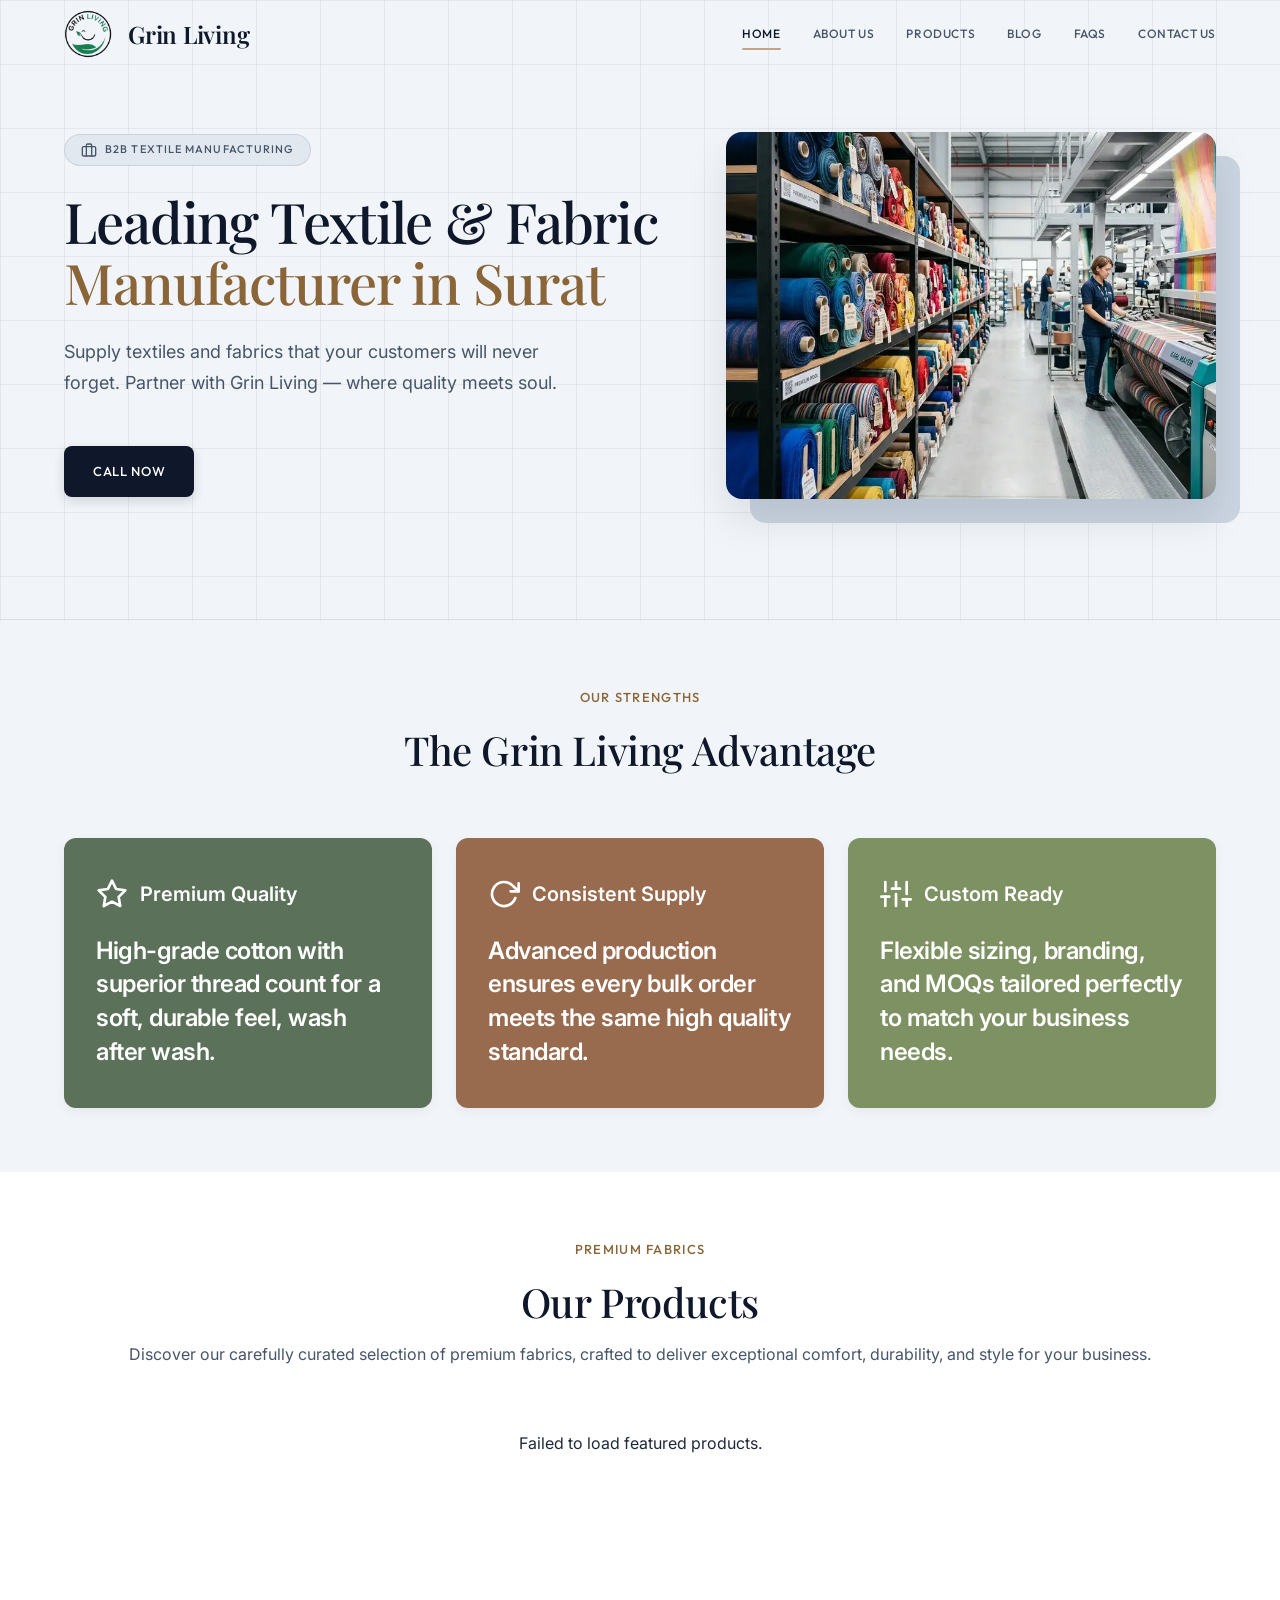
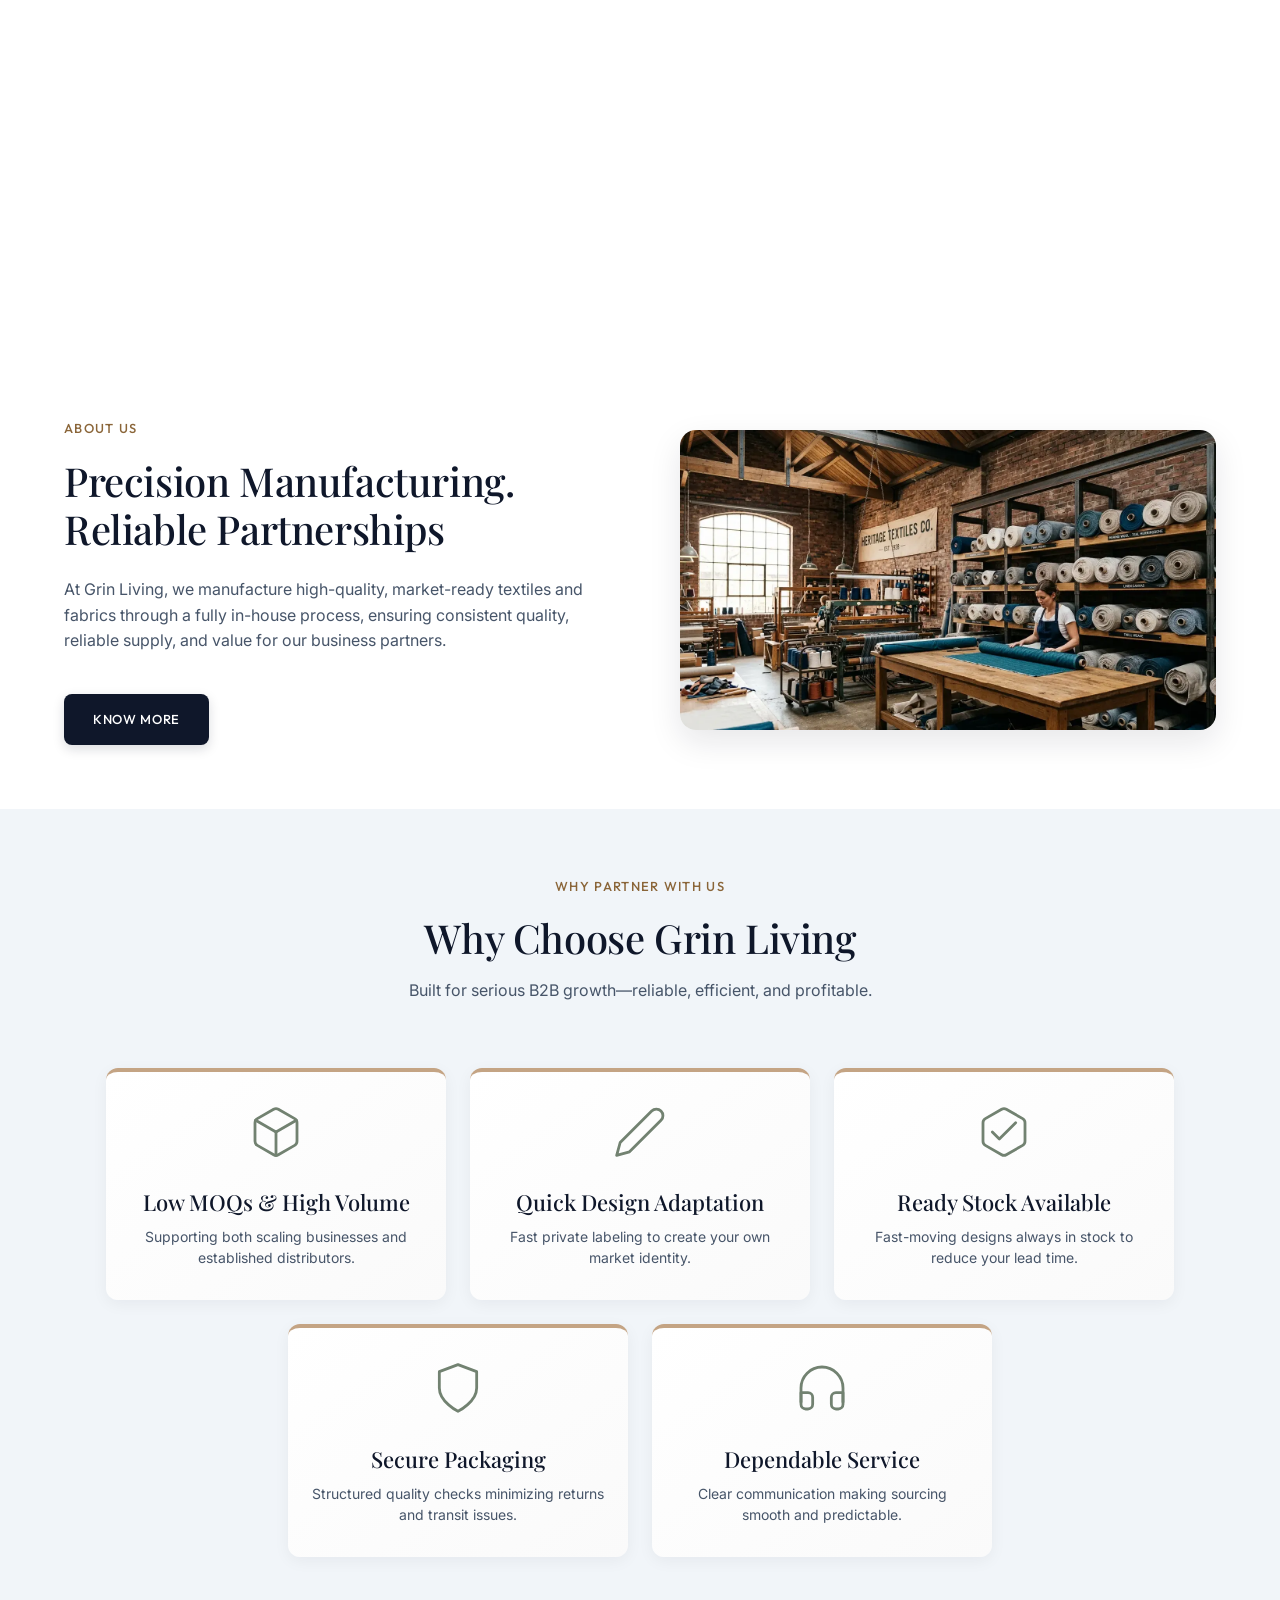
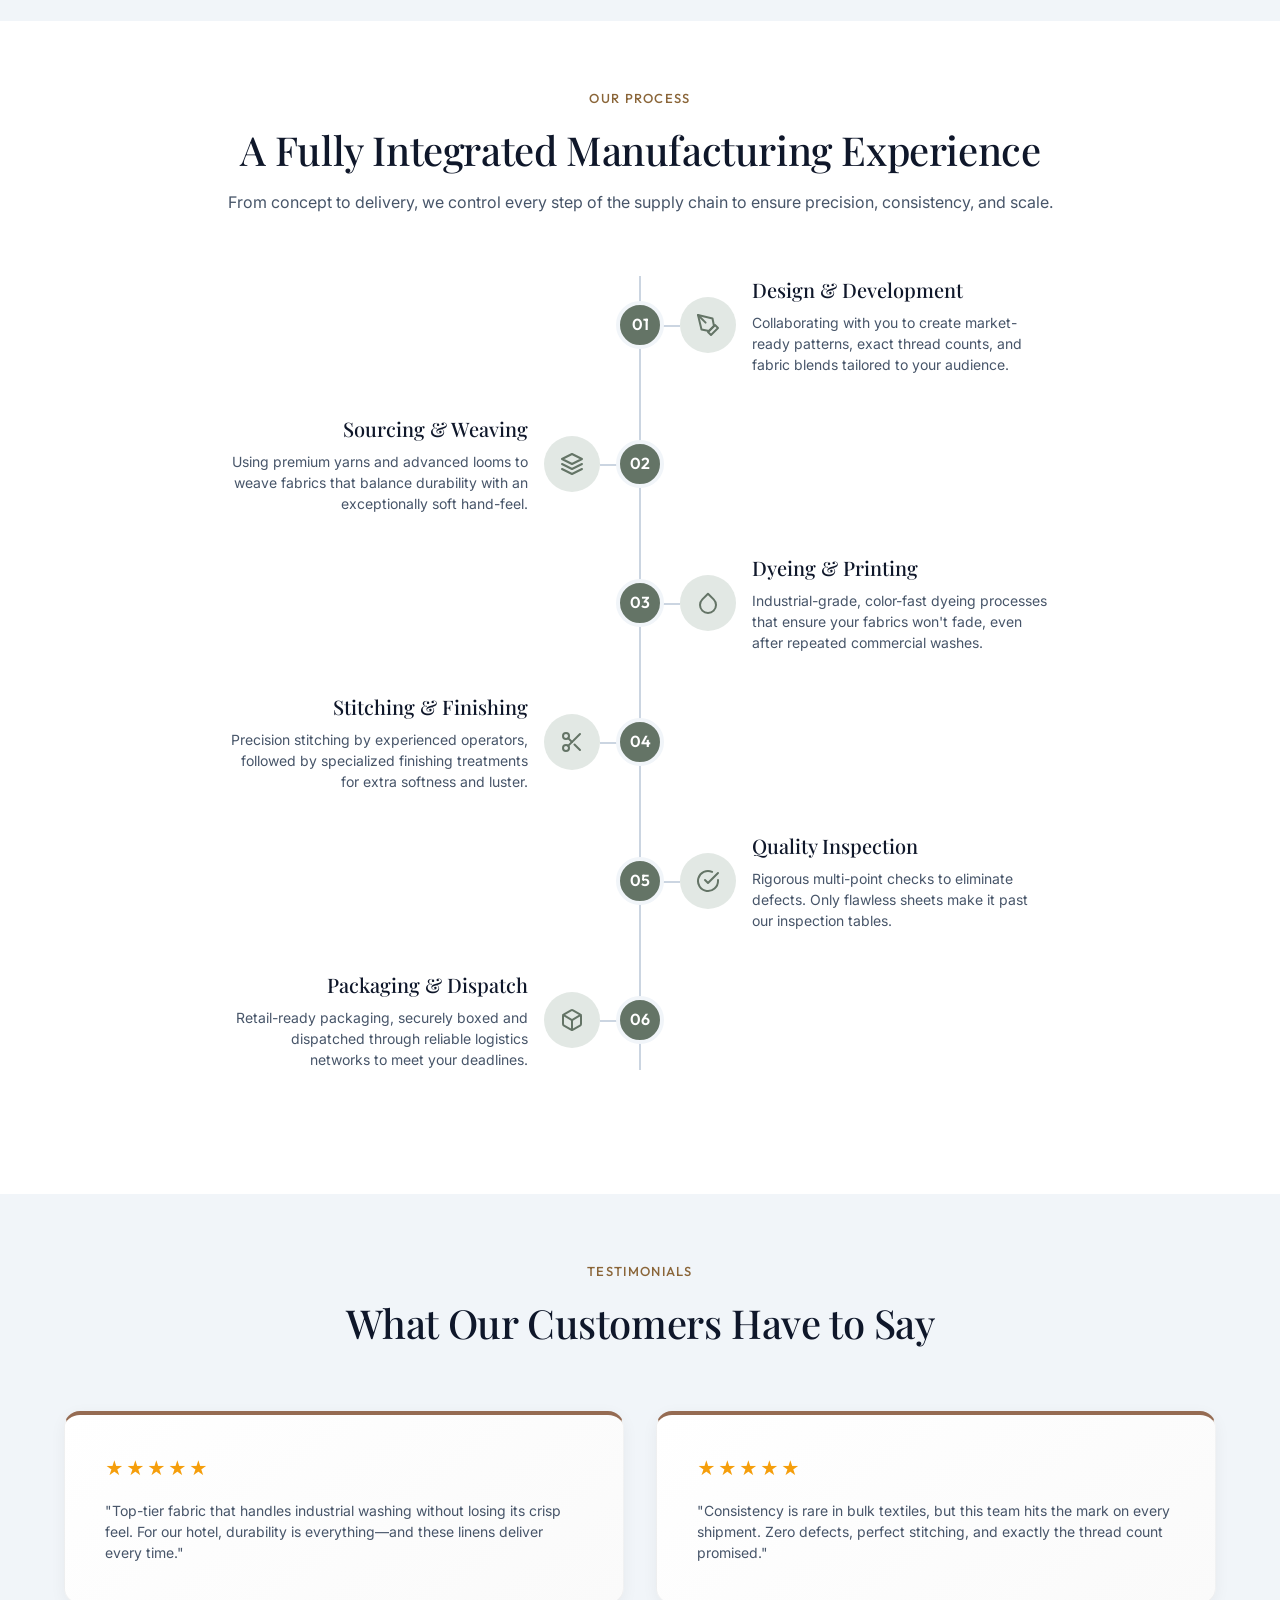
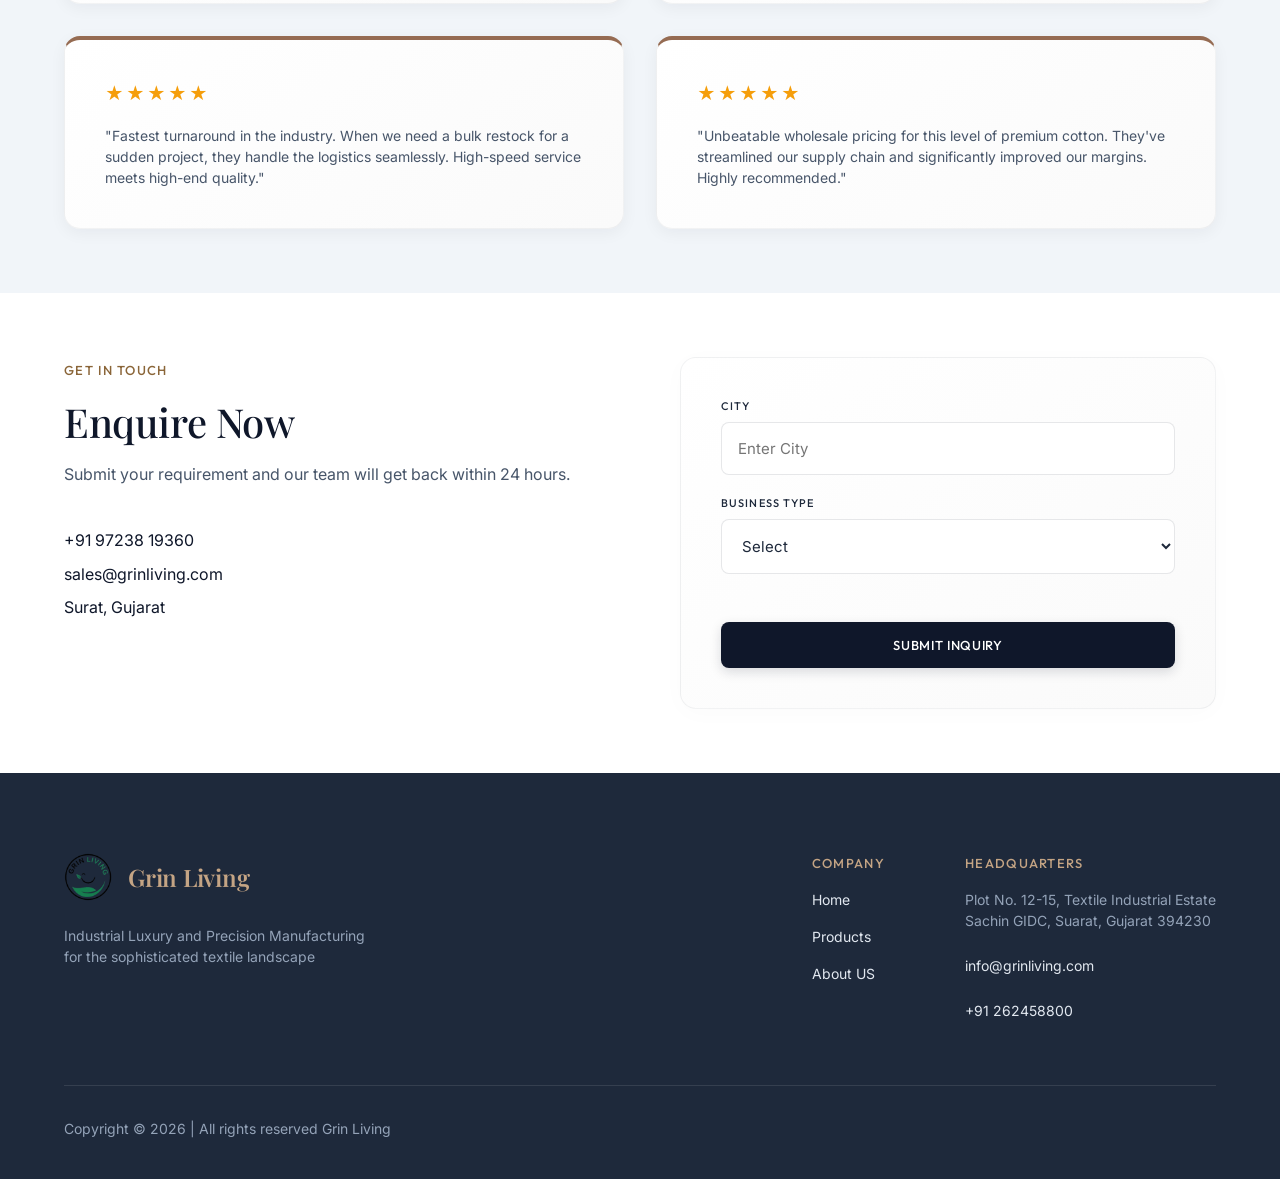
==== commit 70ec2810: "blog page" ====
--- a/index.html
+++ b/index.html
@@ -17,6 +17,7 @@
 <body>
 
   <div class="grid-background">
+  <div class="navbar-wrapper home-navbar">
     <header class="navbar container">
       <a href="./" class="logo" style="text-decoration: none; color: inherit;">
         <img src="Images/logo.webp" alt="Grin Living Logo" class="logo-img">
@@ -34,6 +35,7 @@
         <a href="contact-us">Contact Us</a>
       </nav>
     </header>
+  </div>
 
     <main>
       <!-- Hero Section -->
--- a/style.css
+++ b/style.css
@@ -175,6 +175,22 @@
   backdrop-filter: blur(12px);
   -webkit-backdrop-filter: blur(12px);
   border-bottom: 1px solid rgba(15, 23, 42, 0.05);
+  transition: all 0.3s ease;
+}
+
+.home-navbar {
+  background: transparent;
+  backdrop-filter: none;
+  -webkit-backdrop-filter: none;
+  border-bottom: none;
+}
+
+.home-navbar.scrolled {
+  background: rgba(255, 255, 255, 0.95);
+  backdrop-filter: blur(12px);
+  -webkit-backdrop-filter: blur(12px);
+  border-bottom: none;
+  box-shadow: none;
 }
 
 .navbar {
--- a/style.css
+++ b/style.css
@@ -175,6 +175,22 @@
   backdrop-filter: blur(12px);
   -webkit-backdrop-filter: blur(12px);
   border-bottom: 1px solid rgba(15, 23, 42, 0.05);
+  transition: all 0.3s ease;
+}
+
+.home-navbar {
+  background: transparent;
+  backdrop-filter: none;
+  -webkit-backdrop-filter: none;
+  border-bottom: none;
+}
+
+.home-navbar.scrolled {
+  background: rgba(255, 255, 255, 0.95);
+  backdrop-filter: blur(12px);
+  -webkit-backdrop-filter: blur(12px);
+  border-bottom: none;
+  box-shadow: none;
 }
 
 .navbar {
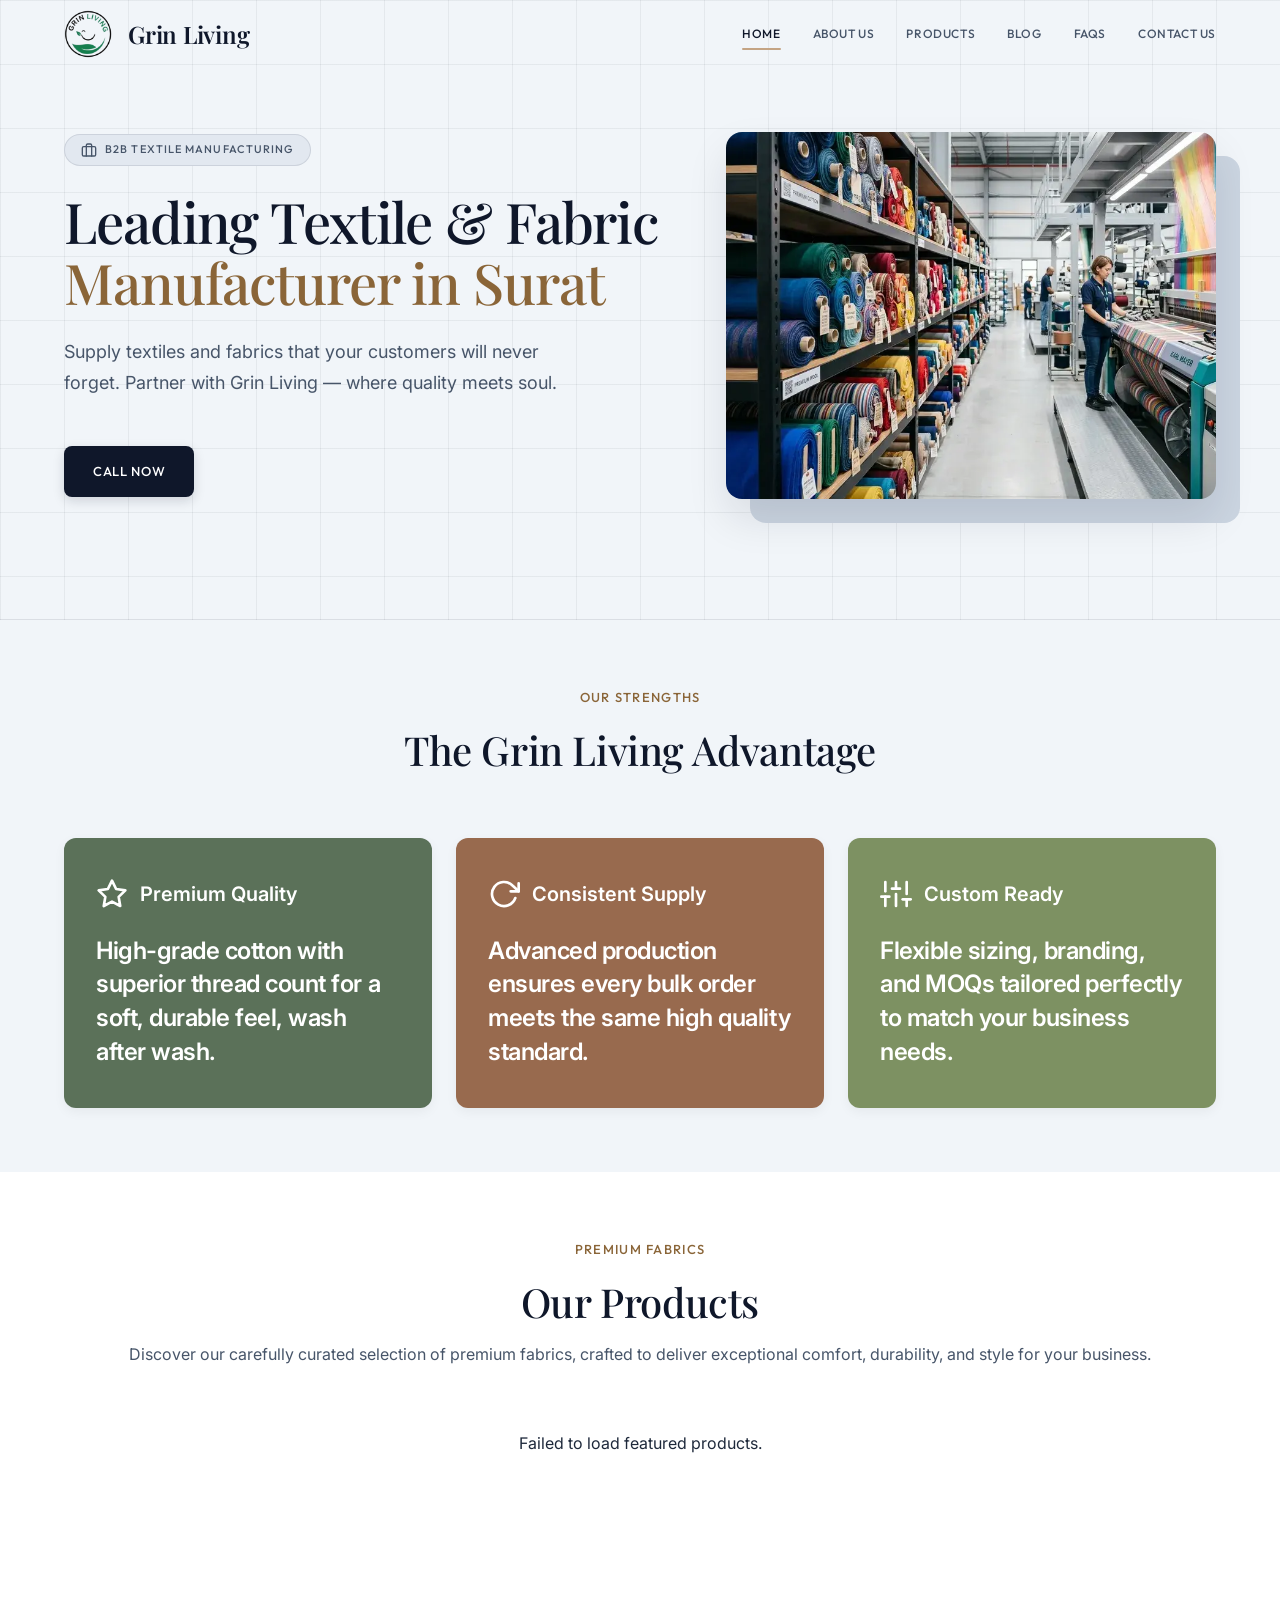
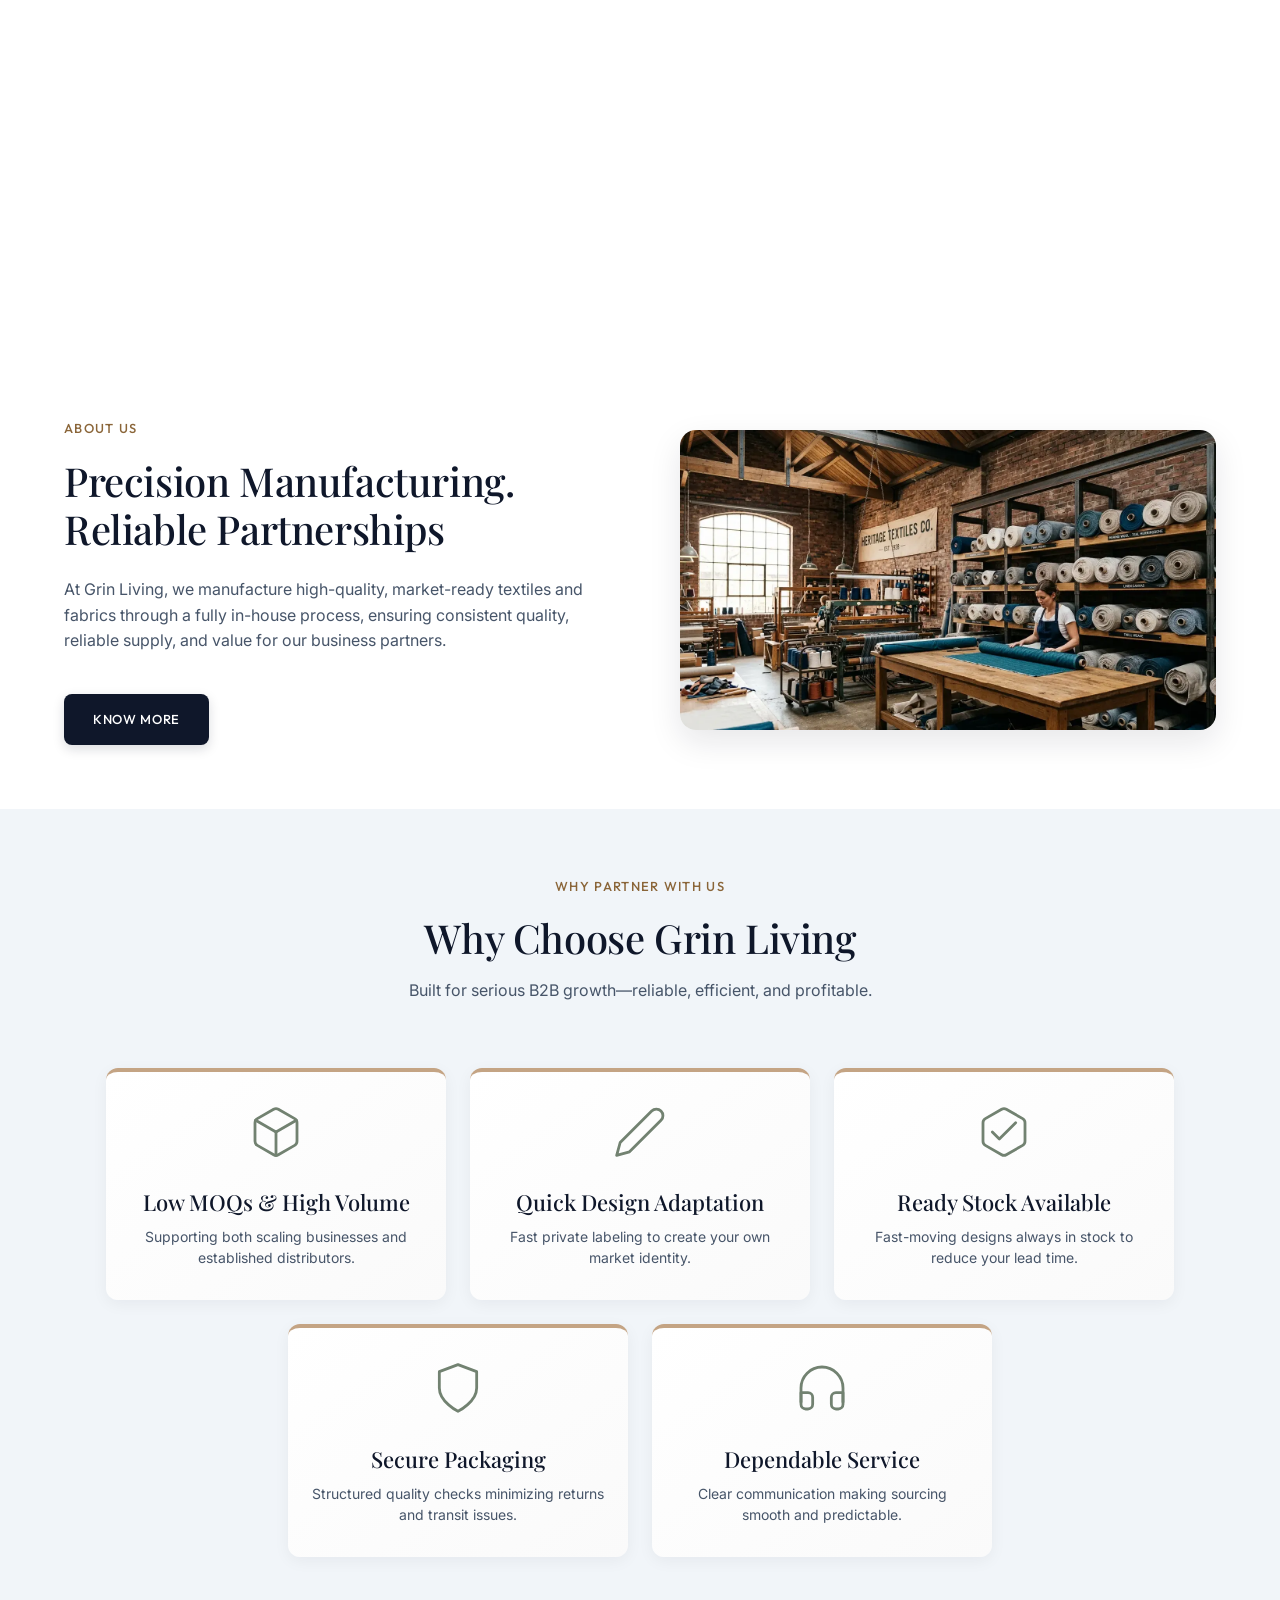
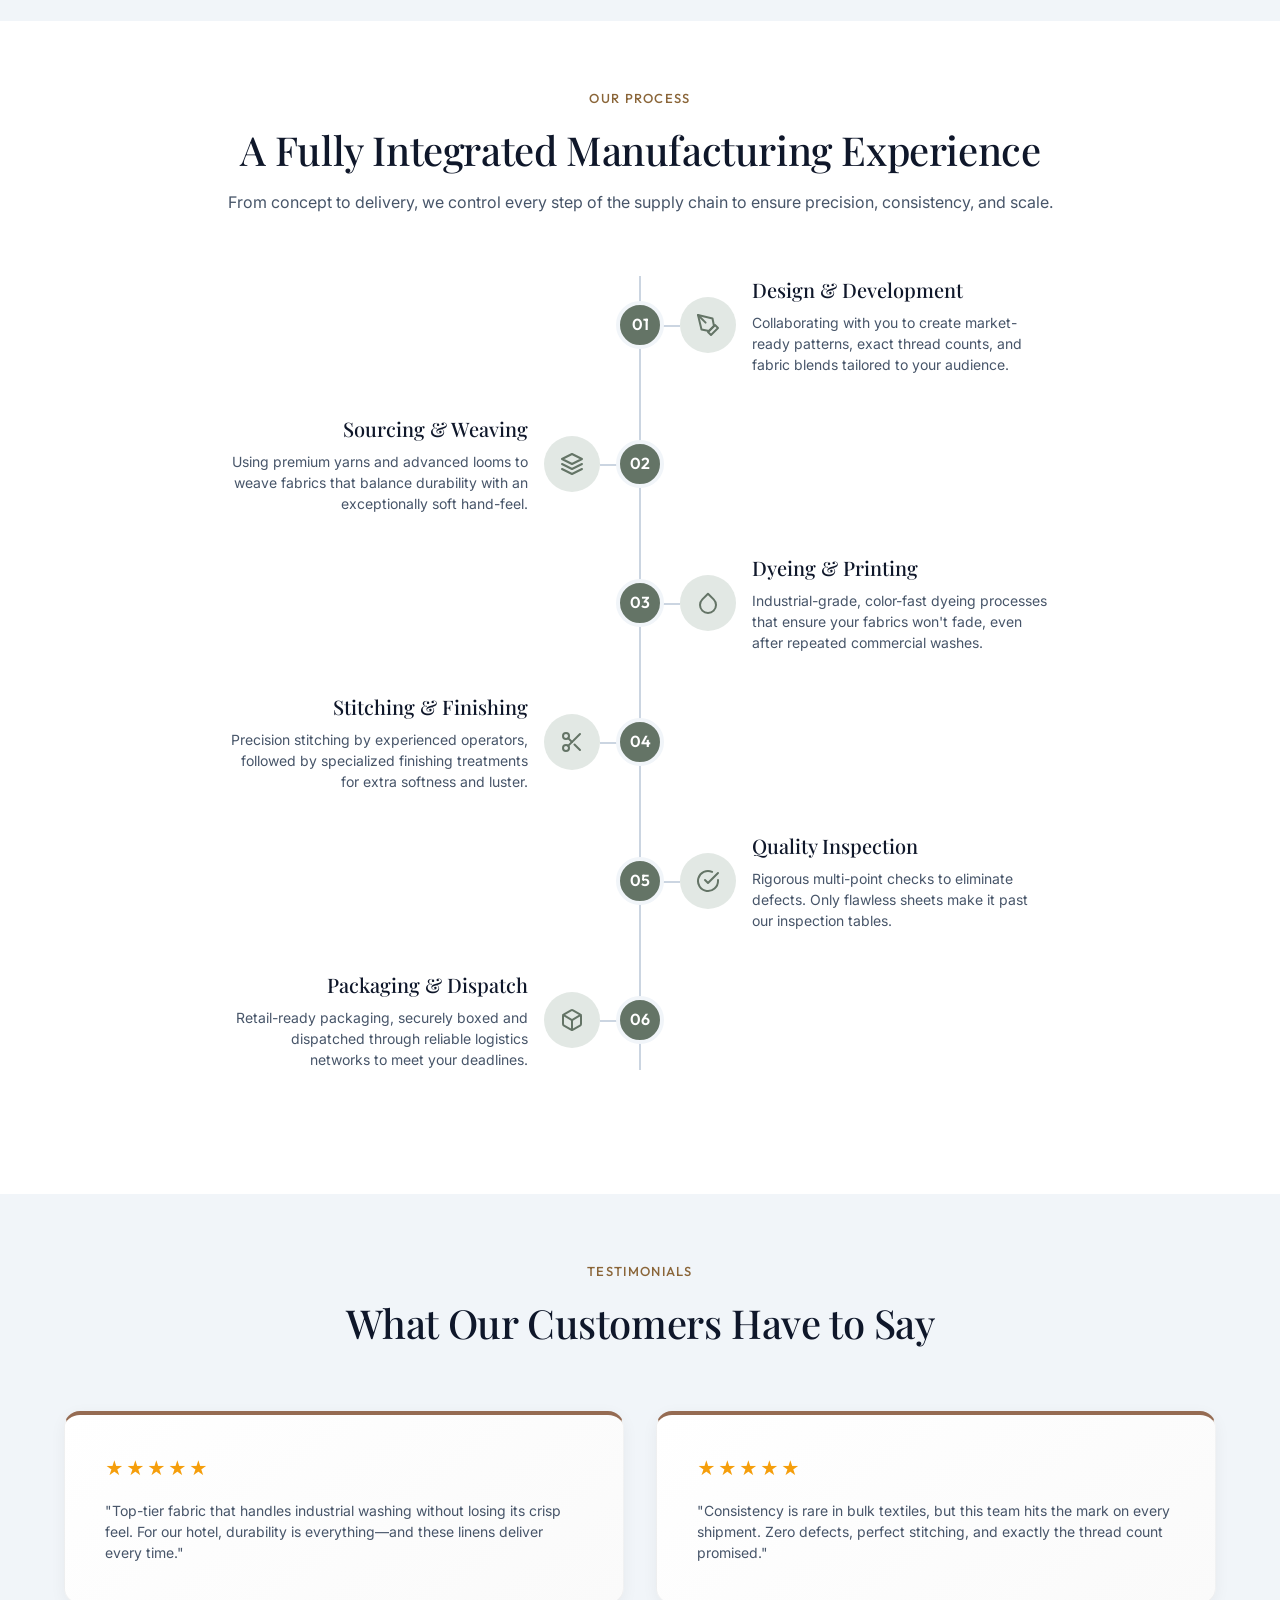
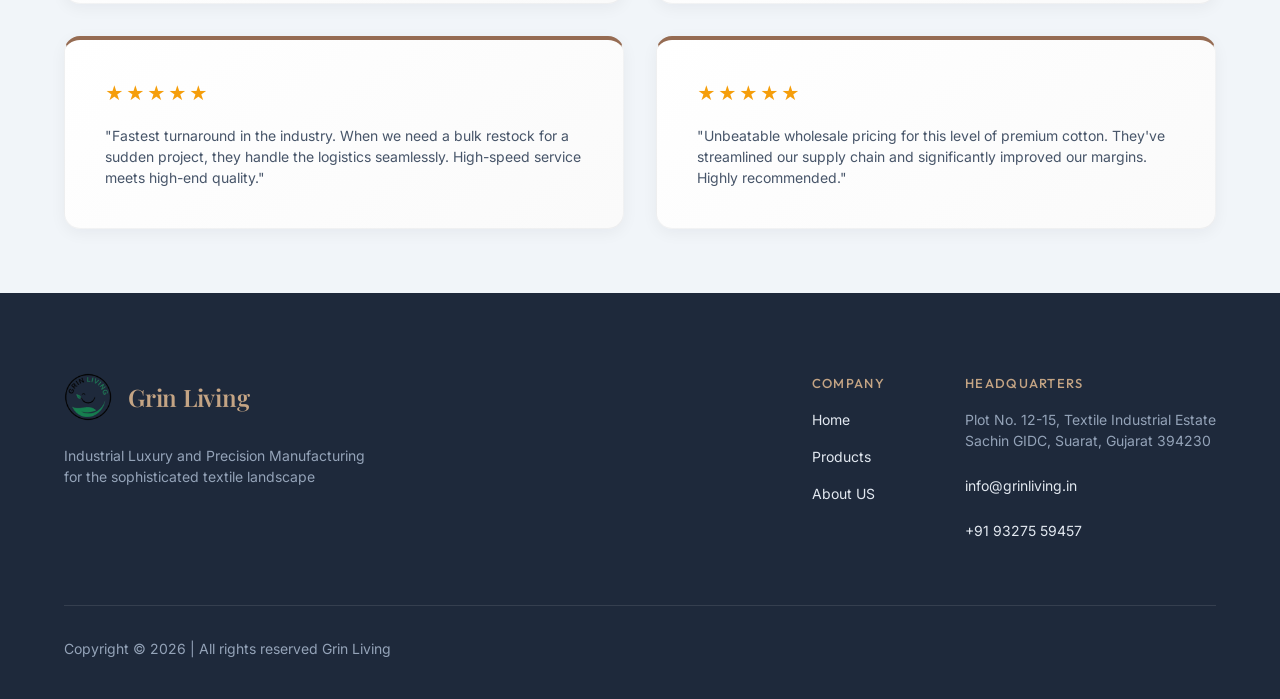
==== commit e8595a86: "Integrated email for contact form" ====
--- a/index.html
+++ b/index.html
@@ -3,6 +3,9 @@
 <head>
   <meta charset="UTF-8">
   <meta name="viewport" content="width=device-width, initial-scale=1.0">
+  <meta http-equiv="Cache-Control" content="no-cache, no-store, must-revalidate">
+  <meta http-equiv="Pragma" content="no-cache">
+  <meta http-equiv="Expires" content="0">
   <title>Grinliving - Textile & Fabric Manufacturer in Surat</title>
   
   <link rel="preconnect" href="https://fonts.googleapis.com">
@@ -10,8 +13,8 @@
   <link href="https://fonts.googleapis.com/css2?family=Inter:wght@400;500;600&family=Outfit:wght@400;500;600;700&family=Playfair+Display:ital,wght@0,400;0,500;0,600;0,700;1,400;1,500;1,600;1,700&display=swap" rel="preload" as="style" onload="this.onload=null;this.rel='stylesheet'">
   <noscript><link rel="stylesheet" href="https://fonts.googleapis.com/css2?family=Inter:wght@400;500;600&family=Outfit:wght@400;500;600;700&family=Playfair+Display:ital,wght@0,400;0,500;0,600;0,700;1,400;1,500;1,600;1,700&display=swap"></noscript>
   
-  <link rel="preload" href="style.css?v=1.0.1" as="style">
-  <link rel="stylesheet" href="style.css?v=1.0.1">
+  <link rel="preload" href="style.css?v=2.0.0" as="style">
+  <link rel="stylesheet" href="style.css?v=2.0.0">
   <link rel="preload" as="image" href="Images/hero_textile.webp">
 </head>
 <body>
@@ -56,7 +59,7 @@
           </p>
           
           <div class="hero-actions">
-            <a href="tel:+919723819360" class="btn btn-primary">Call Now</a>
+            <a href="tel:+919327559457" class="btn btn-primary">Call Now</a>
           </div>
         </div>
         
@@ -337,48 +340,6 @@
         </div>
       </div>
     </section>
-
-    <!-- Contact Form Section -->
-    <section class="contact canvas-bg section-padding">
-      <div class="container contact-container">
-        <div class="contact-info">
-          <span class="label-lg highlight">GET IN TOUCH</span>
-          <h2 class="headline-lg mt-16">Enquire Now</h2>
-          <p class="body-md text-charcoal mt-16">
-            Submit your requirement and our team will get back within 24 hours.
-          </p>
-          
-          <div class="contact-details mt-40">
-            <p class="body-md font-bold text-deep-teal">+91 97238 19360</p>
-            <p class="body-md font-bold text-deep-teal mt-8">sales@grinliving.com</p>
-            <p class="body-md font-bold text-deep-teal mt-8">Surat, Gujarat</p>
-          </div>
-        </div>
-        
-        <div class="contact-form card">
-          <form>
-            <div class="form-group">
-              <label class="label-md" for="city">City</label>
-              <input type="text" id="city" class="form-control" placeholder="Enter City">
-            </div>
-            <div class="form-group mt-16">
-              <label class="label-md" for="business-type">Business Type</label>
-              <select id="business-type" name="business_type" aria-label="Business Type" class="form-control">
-                <option>Select</option>
-                <option>Retailer</option>
-                <option>Wholesaler</option>
-                <option>Distributor</option>
-                <option>Exporter</option>
-              </select>
-            </div>
-            <button type="button" class="btn btn-primary w-full mt-24">Submit Inquiry</button>
-          </form>
-        </div>
-      </div>
-    </section>
-
-  
-    
 
   </main>
 
@@ -407,8 +368,8 @@
             Plot No. 12-15, Textile Industrial Estate<br>
             Sachin GIDC, Suarat, Gujarat 394230
           </p>
-          <a href="mailto:info@grinliving.com" class="body-sm block mt-8">info@grinliving.com</a>
-          <a href="tel:+91262458800" class="body-sm block mt-8">+91 262458800</a>
+          <a href="mailto:info@grinliving.in" class="body-sm block mt-8">info@grinliving.in</a>
+          <a href="tel:+919327559457" class="body-sm block mt-8">+91 93275 59457</a>
         </div>
       </div>
     </div>
@@ -422,7 +383,7 @@
   </footer>
 
 
-    <script src="animations.js?v=1.0.1" defer></script>
-<script src="main.js?v=1.0.1" defer></script></body>
+    <script src="animations.js?v=2.0.0" defer></script>
+<script src="main.js?v=2.0.0" defer></script></body>
 </html>
 
--- a/style.css
+++ b/style.css
@@ -27,6 +27,13 @@
   padding: 0;
 }
 
+html, body {
+  width: 100%;
+  max-width: 100%;
+  overflow-x: hidden;
+  position: relative;
+}
+
 body {
   font-family: var(--font-sans);
   background-color: var(--canvas-white);
@@ -427,7 +434,8 @@
 
 .product-img {
   width: 100%;
-  height: 240px;
+  aspect-ratio: 1 / 1.1;
+  height: auto;
   object-fit: cover;
   border-bottom: 1px solid rgba(15, 23, 42, 0.05);
   transition: transform 0.6s cubic-bezier(0.25, 0.46, 0.45, 0.94);
@@ -615,27 +623,12 @@
   .footer-container {
     flex-direction: column;
   }
-}
-
-@media (max-width: 768px) {
-  :root {
-    --margin-desktop: 24px;
-  }
-  
-  .section-padding {
-    padding-top: 80px;
-    padding-bottom: 80px;
-  }
-  
-  .display-lg {
-    font-size: 40px;
-    line-height: 1.2;
-  }
-  
+
   .mobile-menu-toggle {
     display: block;
     margin-left: auto;
     position: relative;
+    z-index: 1001;
   }
   
   .navbar {
@@ -646,8 +639,9 @@
   .nav-links {
     position: fixed;
     top: 0;
-    right: -100%;
+    right: 0;
     width: 280px;
+    max-width: 80vw;
     height: 100vh;
     background-color: var(--pure-white);
     flex-direction: column;
@@ -655,20 +649,60 @@
     padding: 80px 32px 32px;
     box-shadow: -4px 0 15px rgba(0, 0, 0, 0.1);
     z-index: 1000;
-    transition: right 0.3s ease;
+    transform: translateX(100%);
+    visibility: hidden;
+    transition: transform 0.3s cubic-bezier(0.16, 1, 0.3, 1), visibility 0.3s ease;
     display: flex;
   }
 
   .nav-links.active {
+    transform: translateX(0);
+    visibility: visible;
+  }
+}
+
+@media (max-width: 768px) {
+  :root {
+    --margin-desktop: 24px;
+  }
+  
+  .section-padding {
+    padding-top: 80px;
+    padding-bottom: 80px;
+  }
+  
+  .display-lg {
+    font-size: 40px;
+    line-height: 1.2;
+  }
+  
+  .hero-image-offset {
+    top: 12px;
     right: 0;
+    bottom: -12px;
+    left: 12px;
   }
   
-  .features-grid-3, .product-grid, .testimonials-grid {
+  .features-grid-3, .testimonials-grid {
     grid-template-columns: 1fr;
+  }
+
+  .product-grid {
+    grid-template-columns: repeat(2, 1fr);
+    gap: 16px;
   }
   
   .hero-actions {
     flex-direction: column;
+  }
+
+  .footer-container {
+    gap: 40px;
+  }
+
+  .footer-links {
+    flex-direction: column;
+    gap: 32px;
   }
 }
 
@@ -921,7 +955,7 @@
 .collage-item-text { position: absolute; bottom: 0; left: 0; right: 0; padding: 40px 24px 24px; background: linear-gradient(to top, rgba(0,0,0,0.8), transparent); color: white; font-family: var(--font-headline); font-size: 22px; font-weight: 500; }
 .collage-tall { grid-row: span 2; }
 @media (max-width: 900px) { .product-collage-grid { grid-template-columns: 1fr 1fr; grid-template-rows: auto; } .collage-tall { grid-row: auto; height: 260px; } .collage-item:not(.collage-tall) { height: 200px; } }
-@media (max-width: 600px) { .product-collage-grid { grid-template-columns: 1fr; } }
+@media (max-width: 600px) { .product-collage-grid { grid-template-columns: repeat(2, 1fr); gap: 12px; } .collage-tall { height: 200px; } .collage-item:not(.collage-tall) { height: 160px; } }
 
 /* Scroll Animations */
 .animate-hidden { opacity: 0; transform: translateY(40px); transition: opacity 0.8s cubic-bezier(0.16, 1, 0.3, 1), transform 0.8s cubic-bezier(0.16, 1, 0.3, 1); will-change: opacity, transform; }
@@ -935,3 +969,27 @@
 .testimonial-author { border-top: 1px solid var(--surface-container); padding-top: 16px; margin-top: auto; }
 .author-name { color: var(--deep-teal); font-family: var(--font-headline); font-size: 16px; font-weight: 600; }
 .author-role { font-size: 14px; opacity: 0.8; margin-top: 4px; }
+
+/* Highlighted link styling for blog content */
+.blog-detail-content a {
+  color: #2563eb !important;
+  text-decoration: underline !important;
+  text-underline-offset: 4px;
+  font-weight: 600;
+  background-color: rgba(37, 99, 235, 0.08);
+  padding: 2px 6px;
+  border-radius: 4px;
+  transition: all 0.2s ease;
+  box-decoration-break: clone;
+  -webkit-box-decoration-break: clone;
+}
+.blog-detail-content a:hover {
+  color: #1d4ed8 !important;
+  background-color: rgba(37, 99, 235, 0.16);
+  text-decoration: none !important;
+}
+.blog-detail-content a:has(img) {
+  background-color: transparent !important;
+  padding: 0 !important;
+  text-decoration: none !important;
+}
--- a/style.css
+++ b/style.css
@@ -27,6 +27,13 @@
   padding: 0;
 }
 
+html, body {
+  width: 100%;
+  max-width: 100%;
+  overflow-x: hidden;
+  position: relative;
+}
+
 body {
   font-family: var(--font-sans);
   background-color: var(--canvas-white);
@@ -427,7 +434,8 @@
 
 .product-img {
   width: 100%;
-  height: 240px;
+  aspect-ratio: 1 / 1.1;
+  height: auto;
   object-fit: cover;
   border-bottom: 1px solid rgba(15, 23, 42, 0.05);
   transition: transform 0.6s cubic-bezier(0.25, 0.46, 0.45, 0.94);
@@ -615,27 +623,12 @@
   .footer-container {
     flex-direction: column;
   }
-}
-
-@media (max-width: 768px) {
-  :root {
-    --margin-desktop: 24px;
-  }
-  
-  .section-padding {
-    padding-top: 80px;
-    padding-bottom: 80px;
-  }
-  
-  .display-lg {
-    font-size: 40px;
-    line-height: 1.2;
-  }
-  
+
   .mobile-menu-toggle {
     display: block;
     margin-left: auto;
     position: relative;
+    z-index: 1001;
   }
   
   .navbar {
@@ -646,8 +639,9 @@
   .nav-links {
     position: fixed;
     top: 0;
-    right: -100%;
+    right: 0;
     width: 280px;
+    max-width: 80vw;
     height: 100vh;
     background-color: var(--pure-white);
     flex-direction: column;
@@ -655,20 +649,60 @@
     padding: 80px 32px 32px;
     box-shadow: -4px 0 15px rgba(0, 0, 0, 0.1);
     z-index: 1000;
-    transition: right 0.3s ease;
+    transform: translateX(100%);
+    visibility: hidden;
+    transition: transform 0.3s cubic-bezier(0.16, 1, 0.3, 1), visibility 0.3s ease;
     display: flex;
   }
 
   .nav-links.active {
+    transform: translateX(0);
+    visibility: visible;
+  }
+}
+
+@media (max-width: 768px) {
+  :root {
+    --margin-desktop: 24px;
+  }
+  
+  .section-padding {
+    padding-top: 80px;
+    padding-bottom: 80px;
+  }
+  
+  .display-lg {
+    font-size: 40px;
+    line-height: 1.2;
+  }
+  
+  .hero-image-offset {
+    top: 12px;
     right: 0;
+    bottom: -12px;
+    left: 12px;
   }
   
-  .features-grid-3, .product-grid, .testimonials-grid {
+  .features-grid-3, .testimonials-grid {
     grid-template-columns: 1fr;
+  }
+
+  .product-grid {
+    grid-template-columns: repeat(2, 1fr);
+    gap: 16px;
   }
   
   .hero-actions {
     flex-direction: column;
+  }
+
+  .footer-container {
+    gap: 40px;
+  }
+
+  .footer-links {
+    flex-direction: column;
+    gap: 32px;
   }
 }
 
@@ -921,7 +955,7 @@
 .collage-item-text { position: absolute; bottom: 0; left: 0; right: 0; padding: 40px 24px 24px; background: linear-gradient(to top, rgba(0,0,0,0.8), transparent); color: white; font-family: var(--font-headline); font-size: 22px; font-weight: 500; }
 .collage-tall { grid-row: span 2; }
 @media (max-width: 900px) { .product-collage-grid { grid-template-columns: 1fr 1fr; grid-template-rows: auto; } .collage-tall { grid-row: auto; height: 260px; } .collage-item:not(.collage-tall) { height: 200px; } }
-@media (max-width: 600px) { .product-collage-grid { grid-template-columns: 1fr; } }
+@media (max-width: 600px) { .product-collage-grid { grid-template-columns: repeat(2, 1fr); gap: 12px; } .collage-tall { height: 200px; } .collage-item:not(.collage-tall) { height: 160px; } }
 
 /* Scroll Animations */
 .animate-hidden { opacity: 0; transform: translateY(40px); transition: opacity 0.8s cubic-bezier(0.16, 1, 0.3, 1), transform 0.8s cubic-bezier(0.16, 1, 0.3, 1); will-change: opacity, transform; }
@@ -935,3 +969,27 @@
 .testimonial-author { border-top: 1px solid var(--surface-container); padding-top: 16px; margin-top: auto; }
 .author-name { color: var(--deep-teal); font-family: var(--font-headline); font-size: 16px; font-weight: 600; }
 .author-role { font-size: 14px; opacity: 0.8; margin-top: 4px; }
+
+/* Highlighted link styling for blog content */
+.blog-detail-content a {
+  color: #2563eb !important;
+  text-decoration: underline !important;
+  text-underline-offset: 4px;
+  font-weight: 600;
+  background-color: rgba(37, 99, 235, 0.08);
+  padding: 2px 6px;
+  border-radius: 4px;
+  transition: all 0.2s ease;
+  box-decoration-break: clone;
+  -webkit-box-decoration-break: clone;
+}
+.blog-detail-content a:hover {
+  color: #1d4ed8 !important;
+  background-color: rgba(37, 99, 235, 0.16);
+  text-decoration: none !important;
+}
+.blog-detail-content a:has(img) {
+  background-color: transparent !important;
+  padding: 0 !important;
+  text-decoration: none !important;
+}
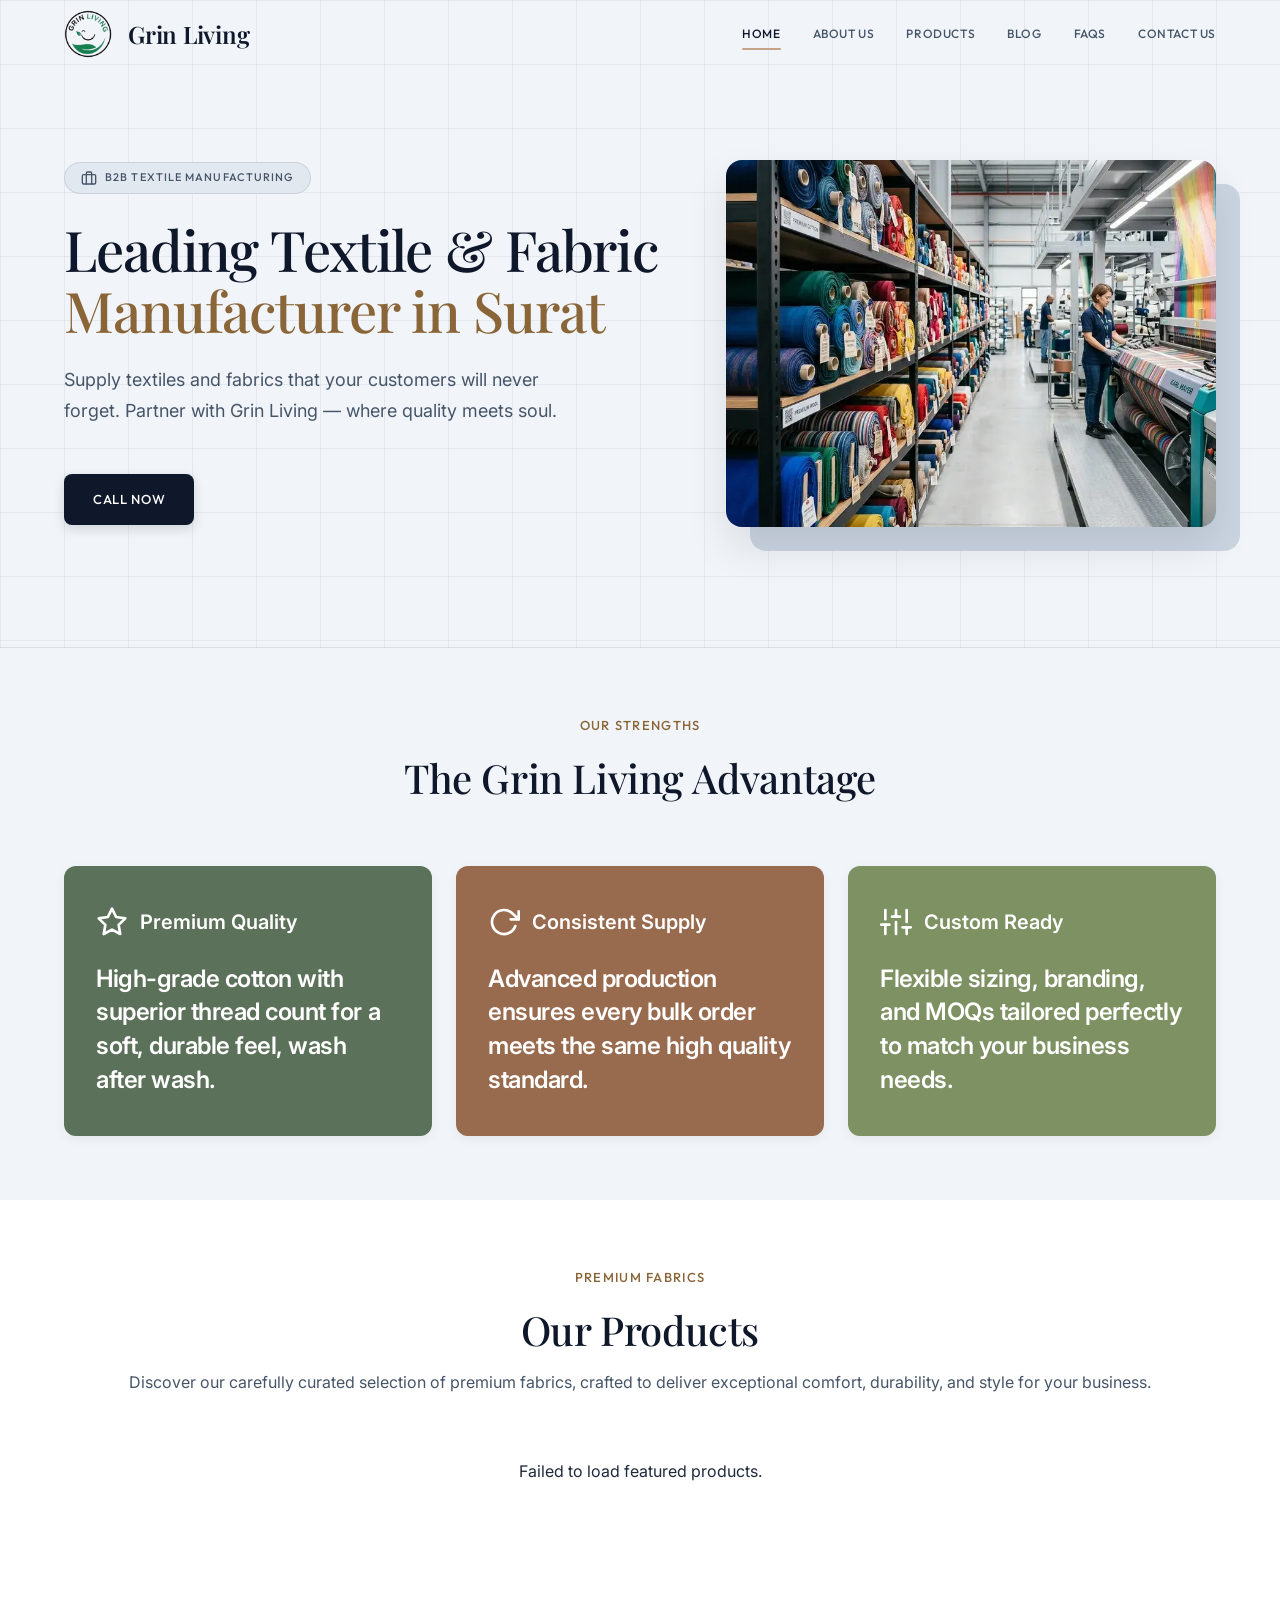
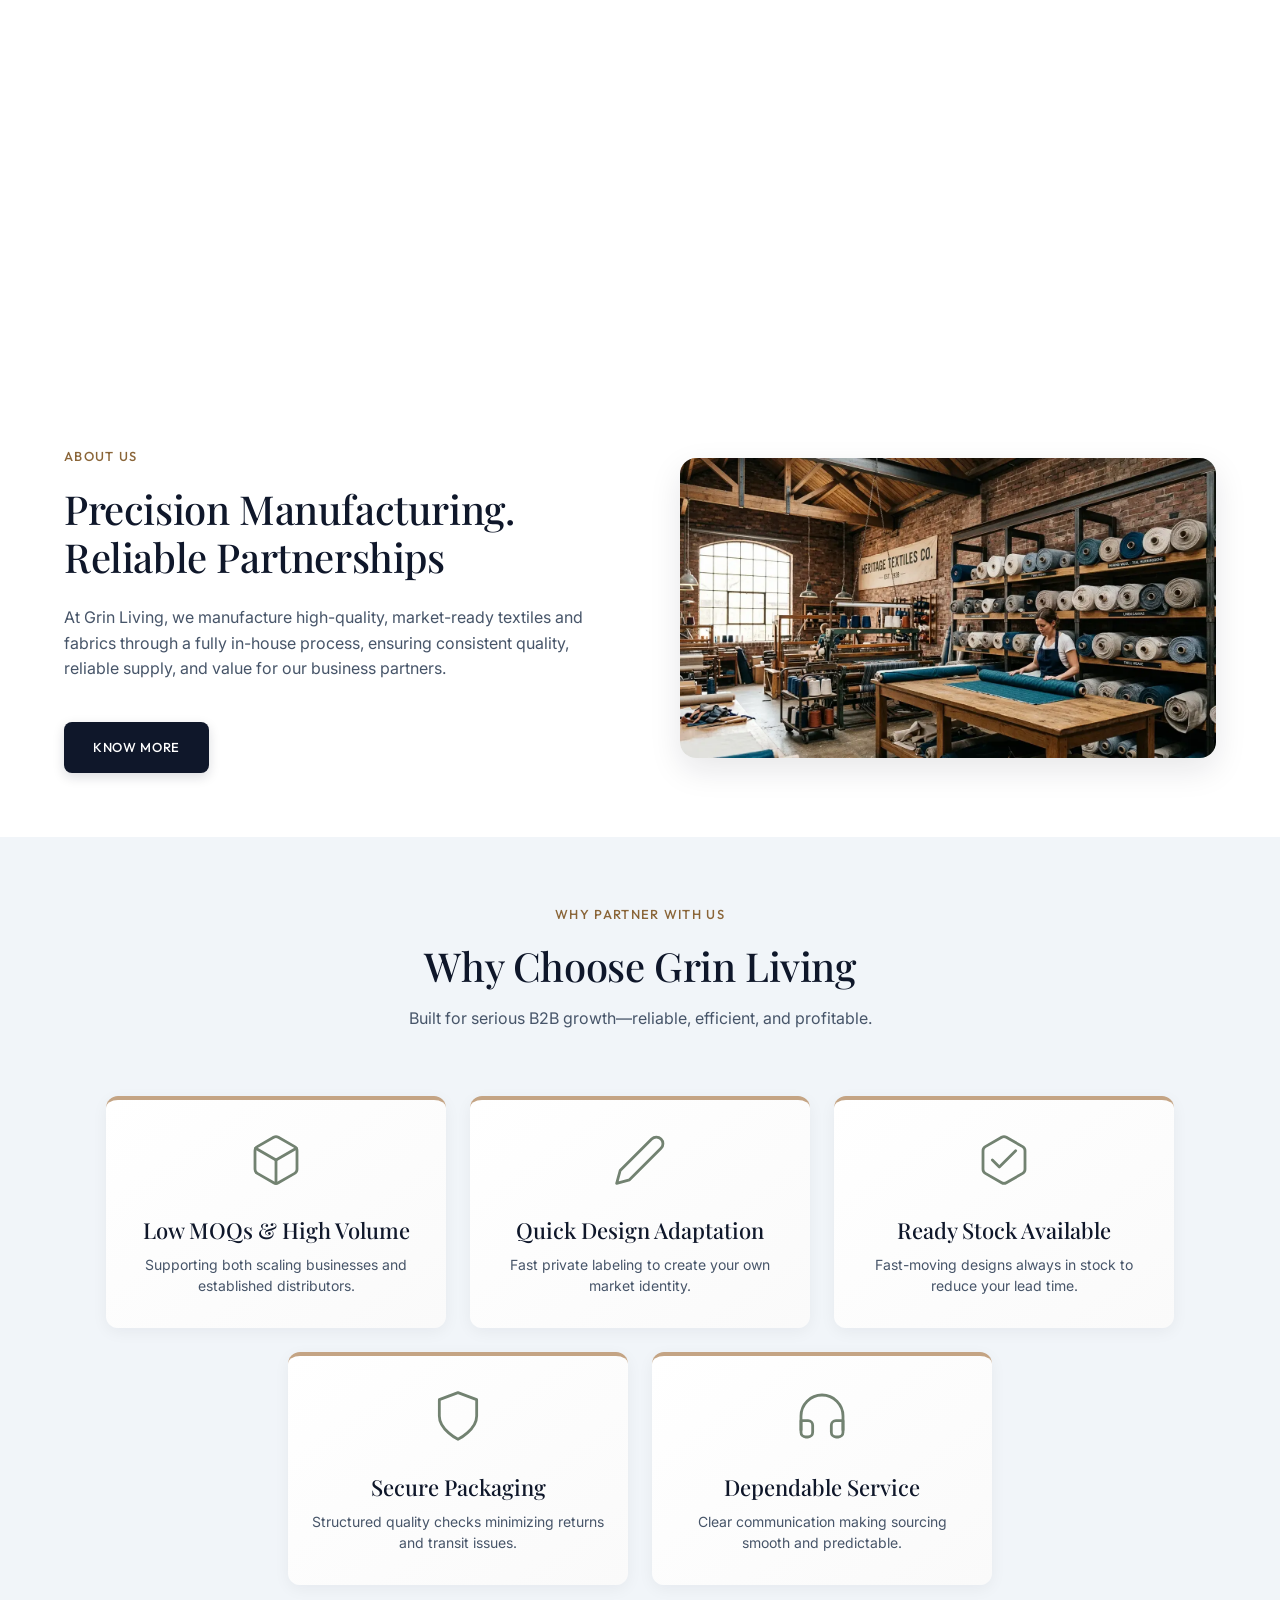
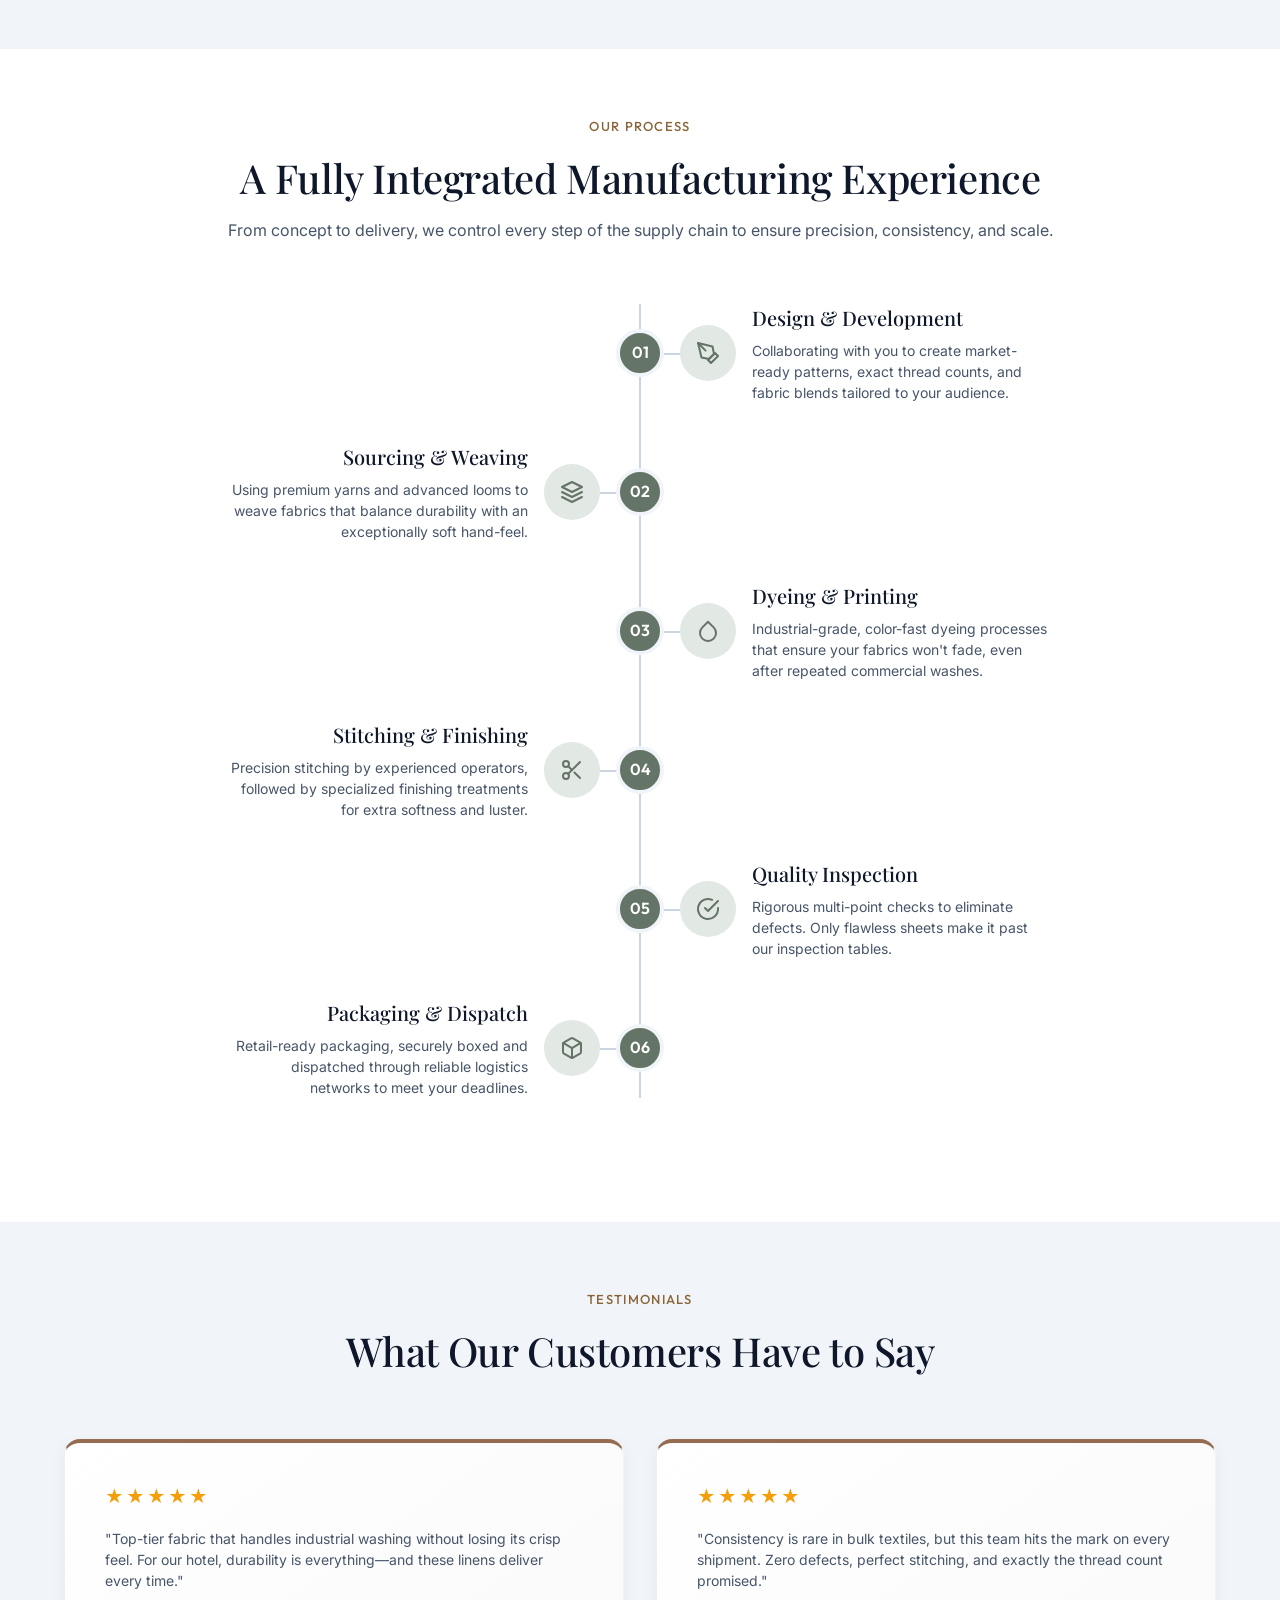
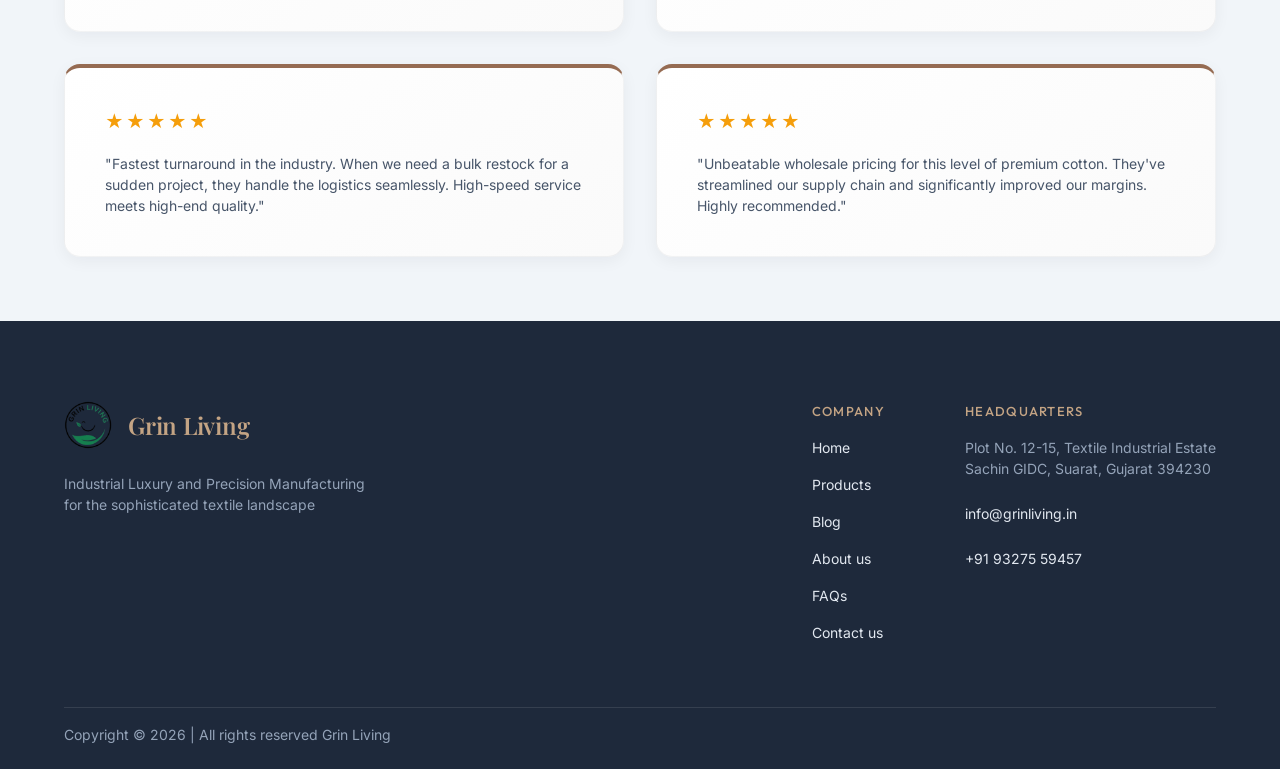
==== commit 975a1b2f: "blog and navbar" ====
--- a/index.html
+++ b/index.html
@@ -7,6 +7,7 @@
   <meta http-equiv="Pragma" content="no-cache">
   <meta http-equiv="Expires" content="0">
   <title>Grinliving - Textile & Fabric Manufacturer in Surat</title>
+  <meta name="description" content="Grinliving is a premier textile and fabric manufacturer in Surat, India. Discover our luxury handcrafted home textiles, artisanal fabrics, and bespoke bed linens.">
   
   <link rel="preconnect" href="https://fonts.googleapis.com">
   <link rel="preconnect" href="https://fonts.gstatic.com" crossorigin>
@@ -19,7 +20,6 @@
 </head>
 <body>
 
-  <div class="grid-background">
   <div class="navbar-wrapper home-navbar">
     <header class="navbar container">
       <a href="./" class="logo" style="text-decoration: none; color: inherit;">
@@ -40,7 +40,8 @@
     </header>
   </div>
 
-    <main>
+  <main>
+    <div class="grid-background" style="padding-top: 96px;">
       <!-- Hero Section -->
       <section class="hero container">
         <div class="hero-content">
@@ -360,7 +361,10 @@
           <h3 class="label-lg">COMPANY</h3>
           <a href="./" class="body-sm">Home</a>
           <a href="products" class="body-sm">Products</a>
-          <a href="about-us" class="body-sm">About US</a>
+          <a href="blog" class="body-sm">Blog</a>
+          <a href="about-us" class="body-sm">About us</a>
+          <a href="faqs" class="body-sm">FAQs</a>
+          <a href="contact-us" class="body-sm">Contact us</a>
         </div>
         <div class="link-column">
           <h3 class="label-lg">HEADQUARTERS</h3>
--- a/style.css
+++ b/style.css
@@ -30,7 +30,7 @@
 html, body {
   width: 100%;
   max-width: 100%;
-  overflow-x: hidden;
+  overflow-x: clip;
   position: relative;
 }
 
@@ -190,6 +190,8 @@
   backdrop-filter: none;
   -webkit-backdrop-filter: none;
   border-bottom: none;
+  position: fixed;
+  width: 100%;
 }
 
 .home-navbar.scrolled {
@@ -511,7 +513,7 @@
   background-color: #1E293B; /* One shade lighter than deep-teal */
   color: var(--pure-white);
   padding-top: 80px;
-  padding-bottom: 40px;
+  padding-bottom: 24px;
 }
 
 .site-footer .text-charcoal {
@@ -554,7 +556,7 @@
 
 .footer-bottom {
   border-top: 1px solid rgba(255, 255, 255, 0.1);
-  padding-top: 32px;
+  padding-top: 16px;
 }
 
 /* FAQ Accordion */
@@ -993,3 +995,31 @@
   padding: 0 !important;
   text-decoration: none !important;
 }
+
+/* Standardized, fixed-height cover image for Blog Detail Page across all laptop & screen sizes */
+.blog-detail-image {
+  width: 100%;
+  height: 460px !important;
+  object-fit: cover;
+  object-position: center;
+  border-radius: 24px;
+  box-shadow: 0 15px 35px rgba(0, 0, 0, 0.08);
+  margin: 0 auto 48px auto;
+  display: block;
+}
+
+@media (max-width: 992px) {
+  .blog-detail-image {
+    height: 360px !important;
+    border-radius: 20px;
+    margin-bottom: 36px;
+  }
+}
+
+@media (max-width: 600px) {
+  .blog-detail-image {
+    height: 240px !important;
+    border-radius: 16px;
+    margin-bottom: 28px;
+  }
+}
--- a/style.css
+++ b/style.css
@@ -30,7 +30,7 @@
 html, body {
   width: 100%;
   max-width: 100%;
-  overflow-x: hidden;
+  overflow-x: clip;
   position: relative;
 }
 
@@ -190,6 +190,8 @@
   backdrop-filter: none;
   -webkit-backdrop-filter: none;
   border-bottom: none;
+  position: fixed;
+  width: 100%;
 }
 
 .home-navbar.scrolled {
@@ -511,7 +513,7 @@
   background-color: #1E293B; /* One shade lighter than deep-teal */
   color: var(--pure-white);
   padding-top: 80px;
-  padding-bottom: 40px;
+  padding-bottom: 24px;
 }
 
 .site-footer .text-charcoal {
@@ -554,7 +556,7 @@
 
 .footer-bottom {
   border-top: 1px solid rgba(255, 255, 255, 0.1);
-  padding-top: 32px;
+  padding-top: 16px;
 }
 
 /* FAQ Accordion */
@@ -993,3 +995,31 @@
   padding: 0 !important;
   text-decoration: none !important;
 }
+
+/* Standardized, fixed-height cover image for Blog Detail Page across all laptop & screen sizes */
+.blog-detail-image {
+  width: 100%;
+  height: 460px !important;
+  object-fit: cover;
+  object-position: center;
+  border-radius: 24px;
+  box-shadow: 0 15px 35px rgba(0, 0, 0, 0.08);
+  margin: 0 auto 48px auto;
+  display: block;
+}
+
+@media (max-width: 992px) {
+  .blog-detail-image {
+    height: 360px !important;
+    border-radius: 20px;
+    margin-bottom: 36px;
+  }
+}
+
+@media (max-width: 600px) {
+  .blog-detail-image {
+    height: 240px !important;
+    border-radius: 16px;
+    margin-bottom: 28px;
+  }
+}
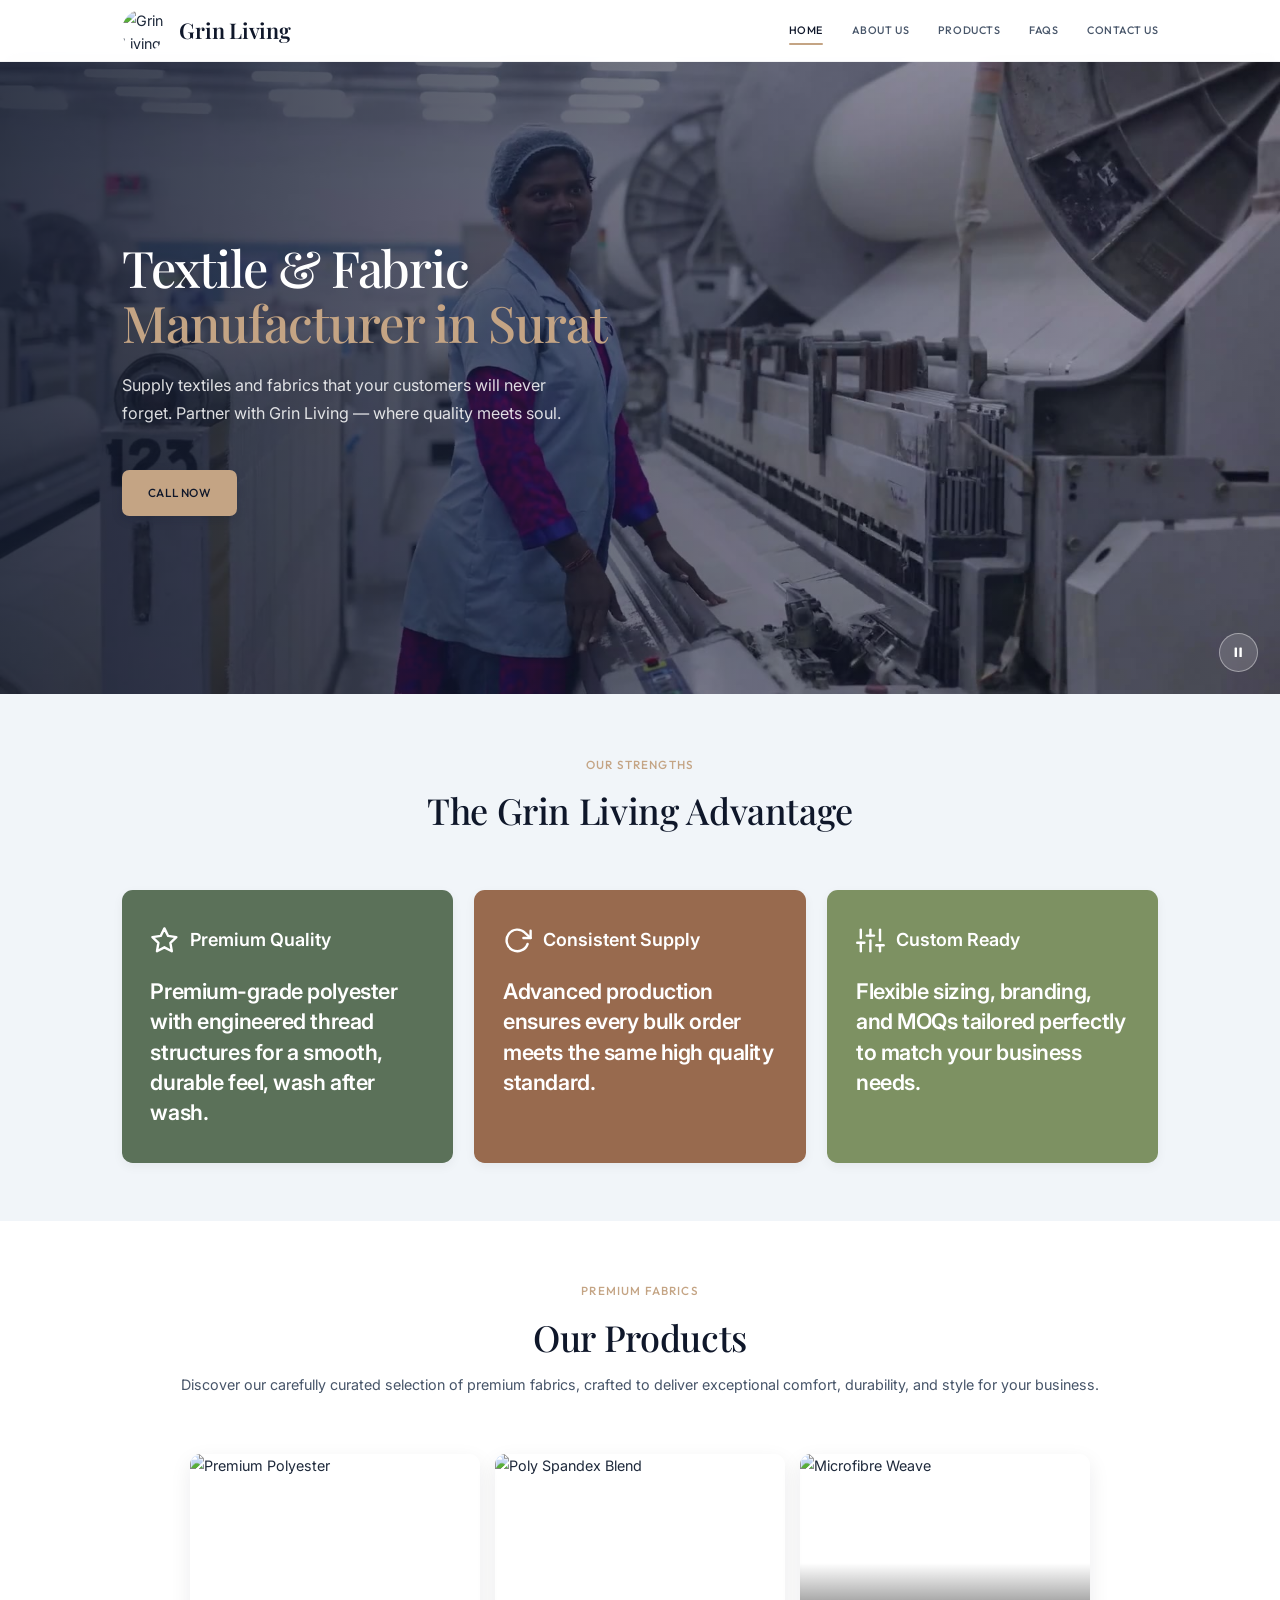
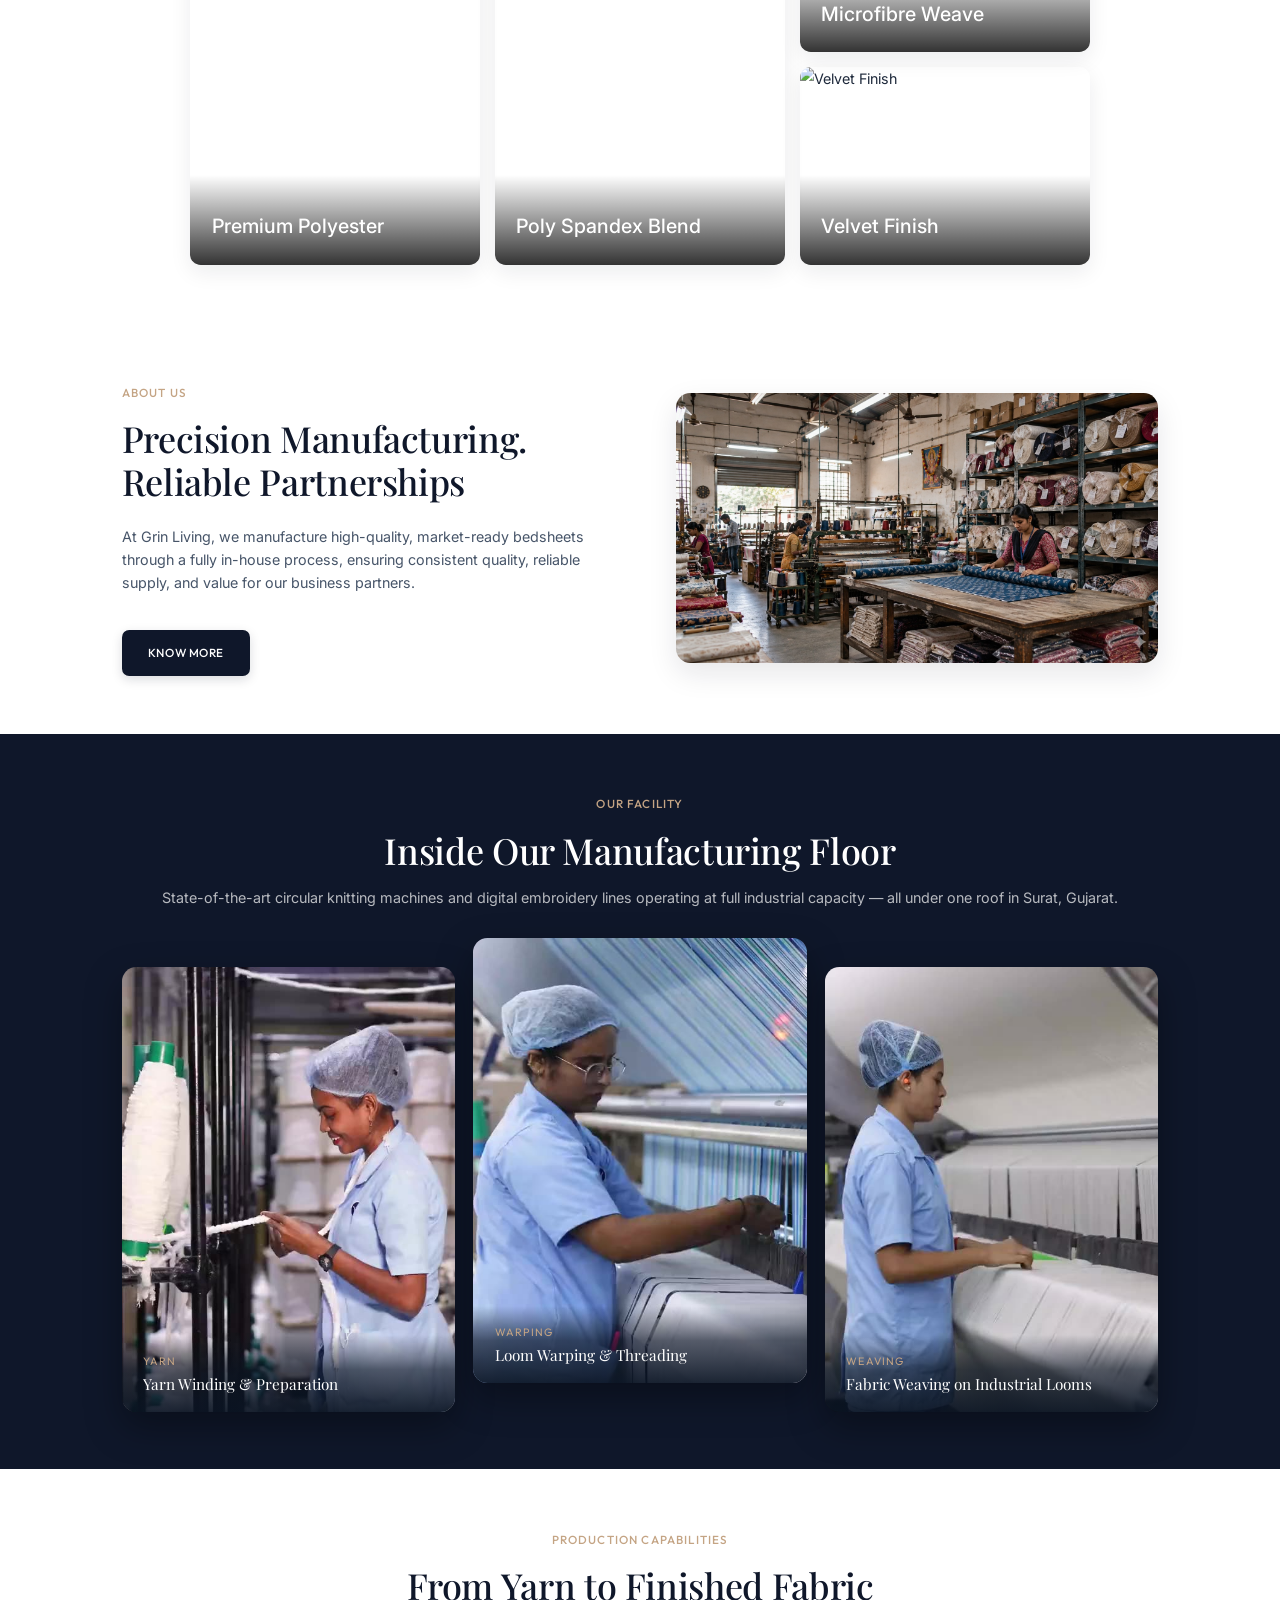
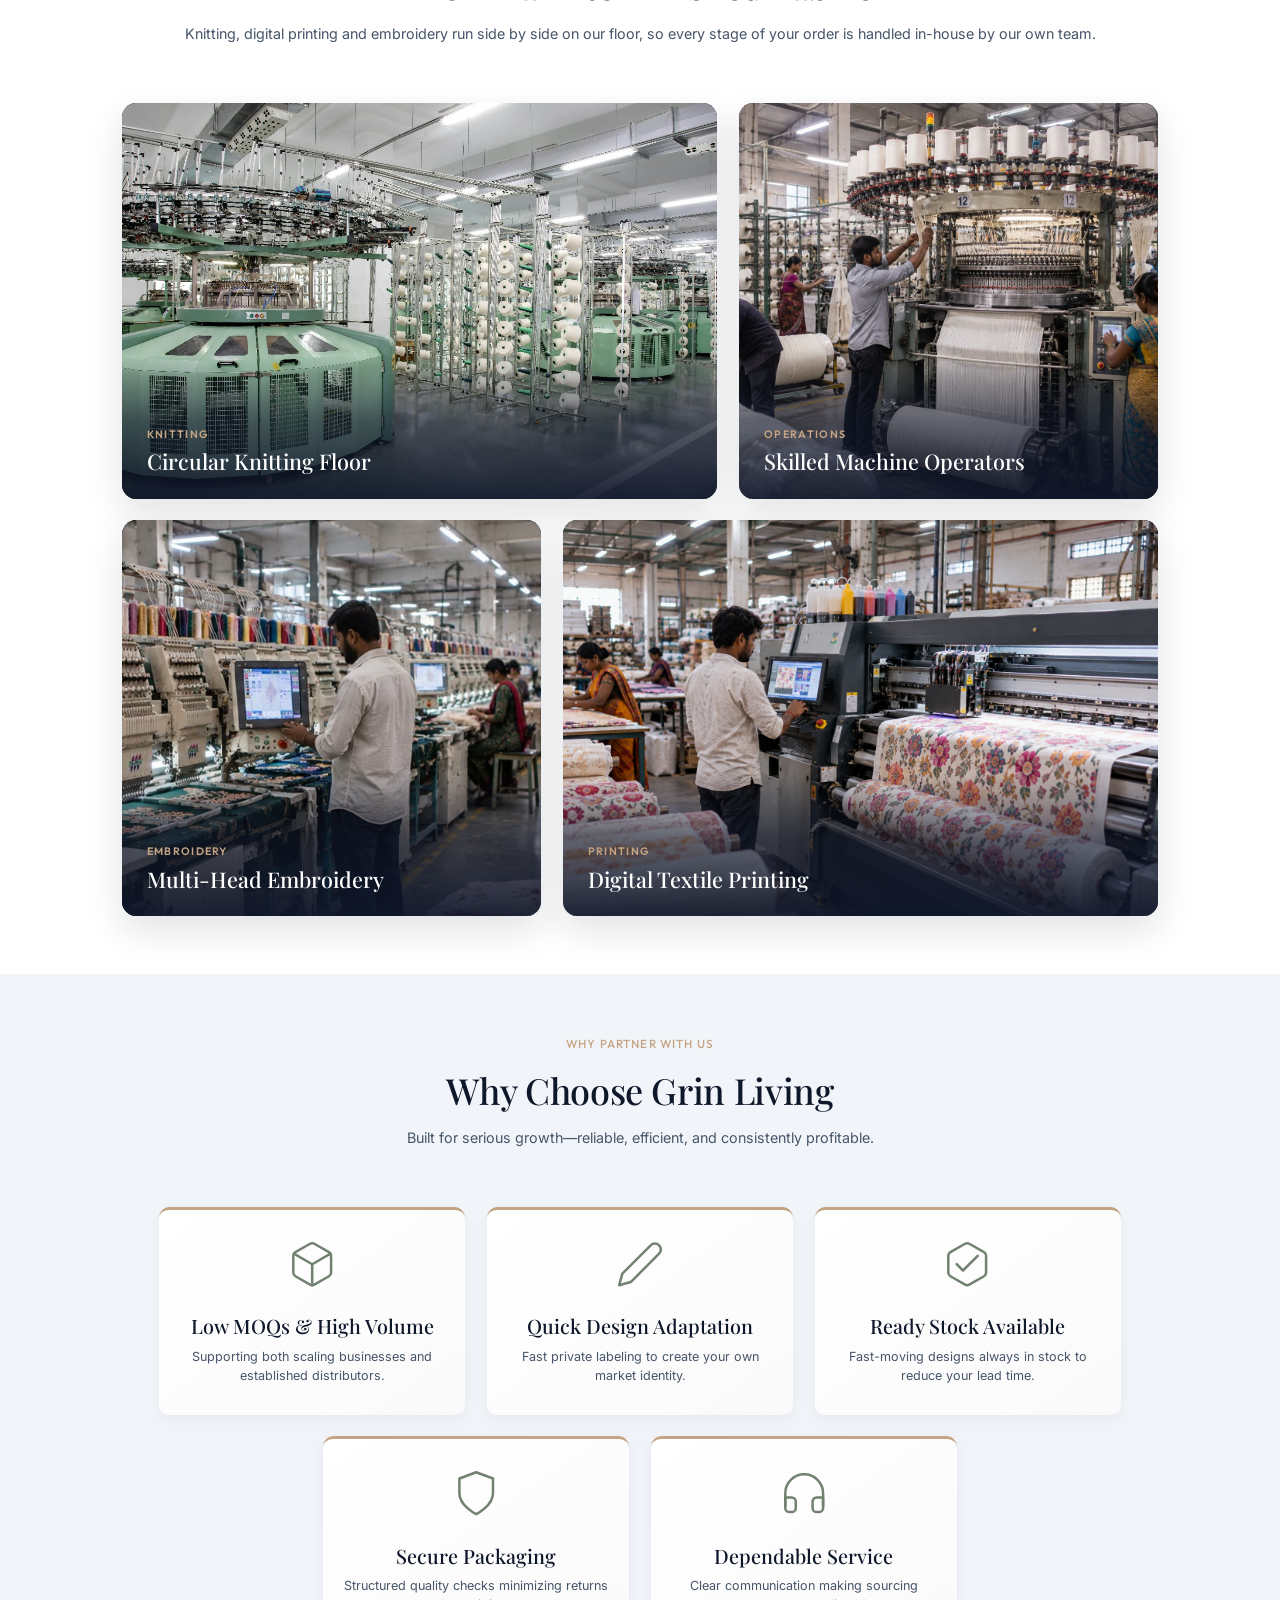
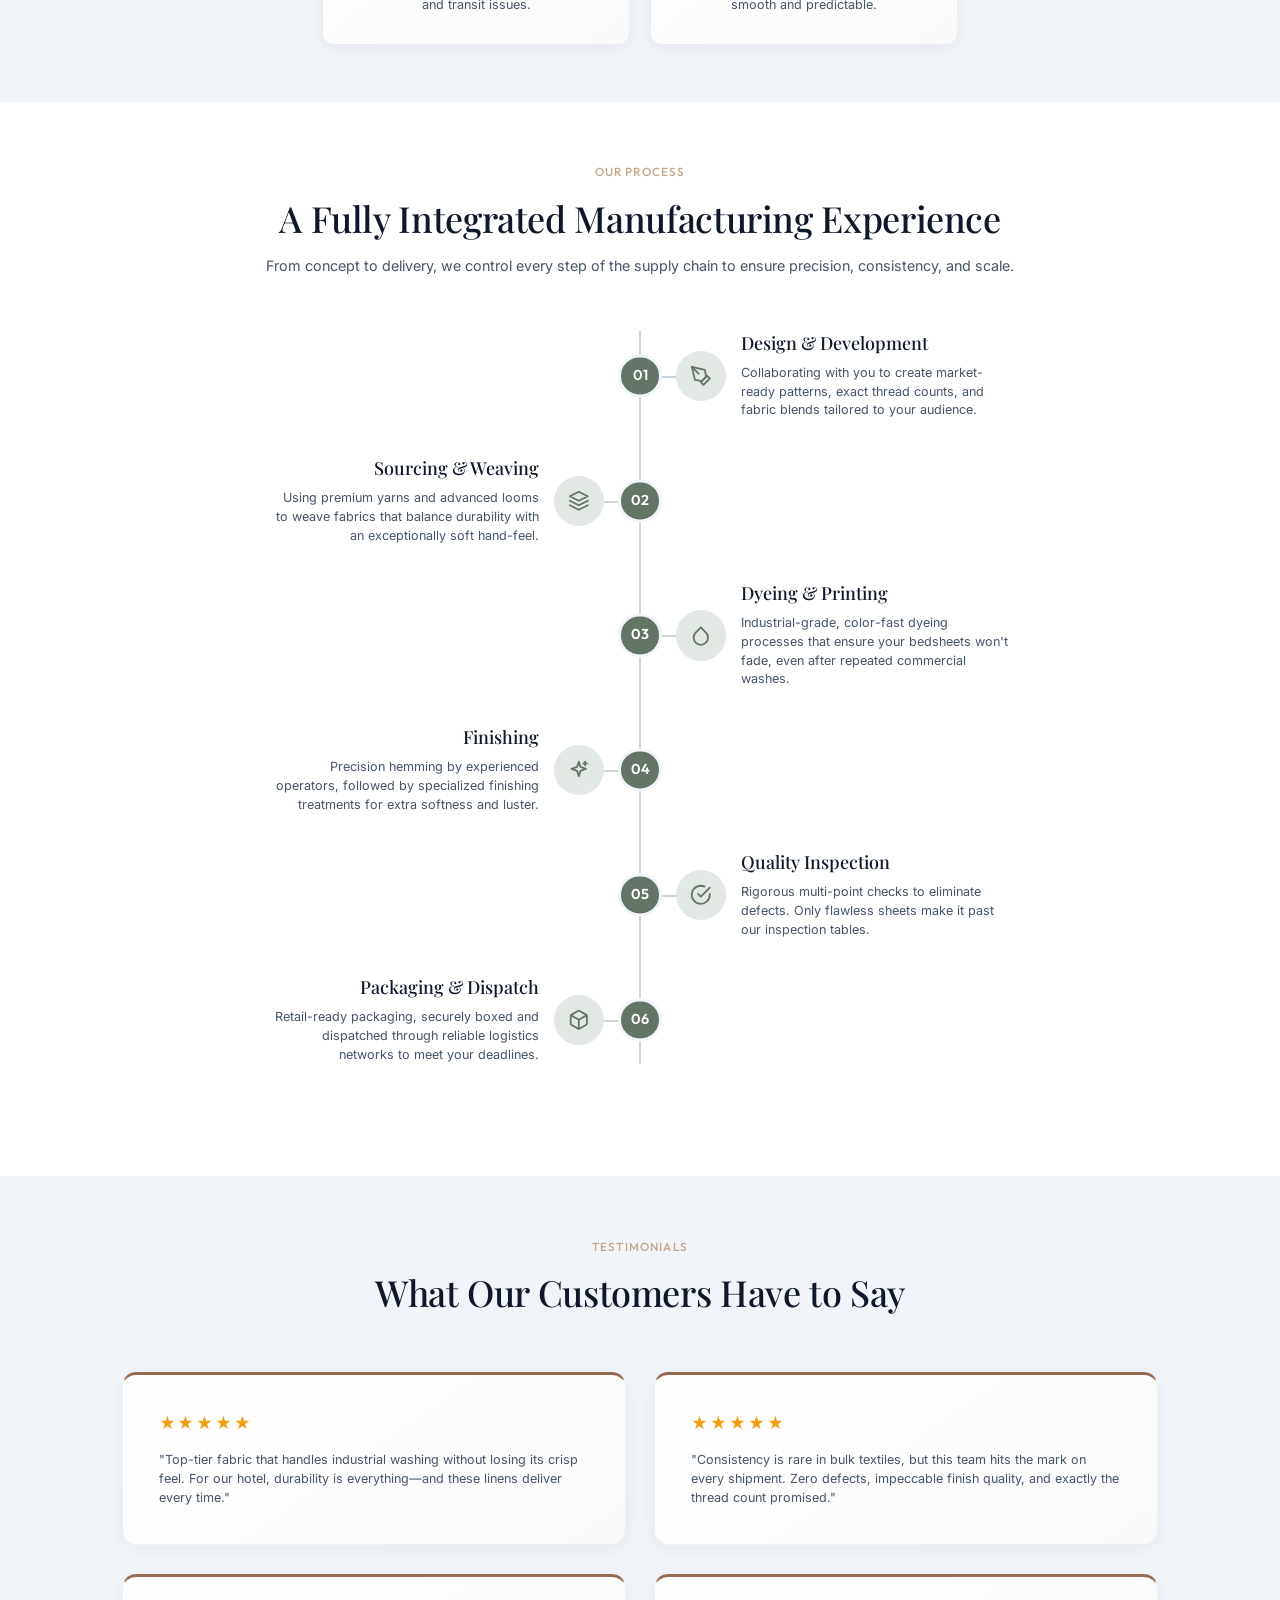
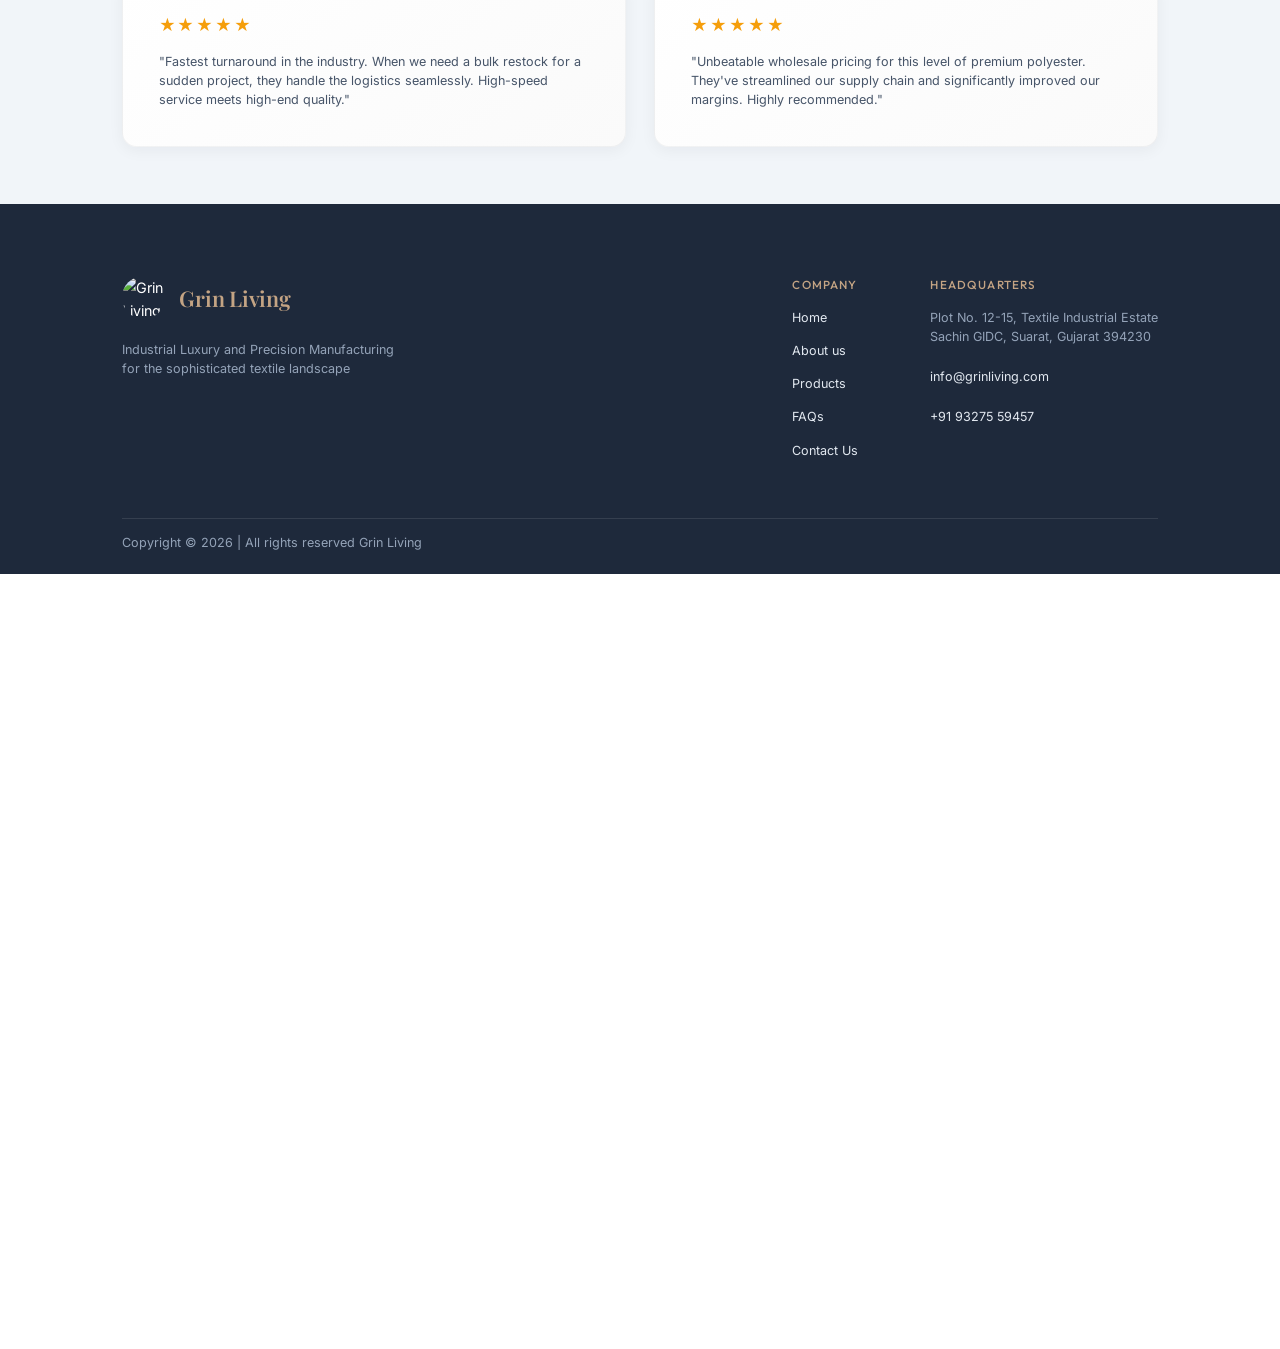
==== commit e866277f: "Update site design, media, product catalogue and mobile layout - Home: factory-tour hero video with " ====
--- a/index.html
+++ b/index.html
@@ -1,75 +1,80 @@
 <!DOCTYPE html>
 <html lang="en">
+
 <head>
   <meta charset="UTF-8">
   <meta name="viewport" content="width=device-width, initial-scale=1.0">
-  <meta http-equiv="Cache-Control" content="no-cache, no-store, must-revalidate">
-  <meta http-equiv="Pragma" content="no-cache">
-  <meta http-equiv="Expires" content="0">
-  <title>Grinliving - Textile & Fabric Manufacturer in Surat</title>
-  <meta name="description" content="Grinliving is a premier textile and fabric manufacturer in Surat, India. Discover our luxury handcrafted home textiles, artisanal fabrics, and bespoke bed linens.">
-  
+  <title>Grinliving - Bedsheet Manufacturer in Surat</title>
+
   <link rel="preconnect" href="https://fonts.googleapis.com">
   <link rel="preconnect" href="https://fonts.gstatic.com" crossorigin>
-  <link href="https://fonts.googleapis.com/css2?family=Inter:wght@400;500;600&family=Outfit:wght@400;500;600;700&family=Playfair+Display:ital,wght@0,400;0,500;0,600;0,700;1,400;1,500;1,600;1,700&display=swap" rel="preload" as="style" onload="this.onload=null;this.rel='stylesheet'">
-  <noscript><link rel="stylesheet" href="https://fonts.googleapis.com/css2?family=Inter:wght@400;500;600&family=Outfit:wght@400;500;600;700&family=Playfair+Display:ital,wght@0,400;0,500;0,600;0,700;1,400;1,500;1,600;1,700&display=swap"></noscript>
-  
-  <link rel="preload" href="style.css?v=2.0.0" as="style">
-  <link rel="stylesheet" href="style.css?v=2.0.0">
-  <link rel="preload" as="image" href="Images/hero_textile.webp">
+  <link
+    href="https://fonts.googleapis.com/css2?family=Inter:wght@400;500;600&family=Outfit:wght@400;500;600;700&family=Playfair+Display:ital,wght@0,400;0,500;0,600;0,700;1,400;1,500;1,600;1,700&display=swap"
+    rel="stylesheet">
+
+  <link rel="stylesheet" href="style.css">
 </head>
+
 <body>
 
-  <div class="navbar-wrapper home-navbar">
+  <div class="navbar-wrapper">
     <header class="navbar container">
-      <a href="./" class="logo" style="text-decoration: none; color: inherit;">
-        <img src="Images/logo.webp" alt="Grin Living Logo" class="logo-img">
+      <a href="index.html" class="logo" style="text-decoration: none; color: inherit;">
+        <img src="Images/logo.png" alt="Grin Living Logo" class="logo-img">
         <span class="logo-text">Grin Living</span>
       </a>
-      <button class="mobile-menu-toggle" aria-label="Toggle navigation">
-        <svg fill="none" stroke="currentColor" viewBox="0 0 24 24"><path stroke-linecap="round" stroke-linejoin="round" stroke-width="2" d="M4 6h16M4 12h16m-7 6h7"></path></svg>
+      <button class="mobile-menu-toggle" aria-label="Toggle navigation" aria-expanded="false">
+        <svg fill="none" stroke="currentColor" viewBox="0 0 24 24">
+          <path stroke-linecap="round" stroke-linejoin="round" stroke-width="2" d="M4 6h16M4 12h16m-7 6h7"></path>
+        </svg>
       </button>
       <nav class="nav-links">
-        <a href="./" class="active">Home</a>
-        <a href="about-us">About us</a>
-        <a href="products">Products</a>
-        <a href="blog">BLOG</a>
-        <a href="faqs">FAQs</a>
-        <a href="contact-us">Contact Us</a>
+        <a href="index.html" class="active">Home</a>
+        <a href="about-us.html">About us</a>
+        <a href="products.html">Products</a>
+        <a href="faqs.html">FAQs</a>
+        <a href="contact-us.html">Contact Us</a>
       </nav>
     </header>
+
   </div>
 
   <main>
-    <div class="grid-background" style="padding-top: 96px;">
-      <!-- Hero Section -->
-      <section class="hero container">
+    <!-- Hero Section: looping factory tour (aerial → floor → knitting → embroidery → digital printing) -->
+    <section class="video-hero">
+      <video class="video-hero-media" autoplay muted loop playsinline preload="auto"
+        poster="Images/videos/factory_tour_hero.jpg" aria-hidden="true">
+        <source src="Images/videos/factory_tour_hero.mp4" type="video/mp4">
+      </video>
+
+      <div class="container video-hero-inner">
         <div class="hero-content">
-          <div class="chip">
-            <svg width="16" height="16" viewBox="0 0 24 24" fill="none" stroke="currentColor" stroke-width="2" stroke-linecap="round" stroke-linejoin="round"><rect x="2" y="7" width="20" height="14" rx="2" ry="2"></rect><path d="M16 21V5a2 2 0 0 0-2-2h-4a2 2 0 0 0-2 2v16"></path></svg>
-            B2B TEXTILE MANUFACTURING
-          </div>
-          
           <h1 class="display-lg">
-            Leading Textile & Fabric <br>
+            Textile &amp; Fabric <br>
             <span class="highlight">Manufacturer in Surat</span>
           </h1>
-          
+
           <p class="body-lg hero-text">
-            Supply textiles and fabrics that your customers will never forget. Partner with Grin Living — where quality meets soul.
-          </p>
-          
+            Supply textiles and fabrics that your customers will never forget. Partner with Grin Living — where quality
+            meets soul.
+          </p>
+
           <div class="hero-actions">
             <a href="tel:+919327559457" class="btn btn-primary">Call Now</a>
           </div>
         </div>
-        
-        <div class="hero-image-wrapper">
-          <div class="hero-image-offset"></div>
-          <img src="Images/hero_textile.webp" alt="Textile & Fabric Manufacturing in Surat" class="hero-img" fetchpriority="high">
-        </div>
-      </section>
-    </div> <!-- end grid background -->
+      </div>
+
+      <button type="button" class="video-toggle" aria-label="Pause background video" data-video-toggle>
+        <svg class="icon-pause" width="16" height="16" viewBox="0 0 24 24" fill="currentColor" aria-hidden="true">
+          <rect x="6" y="4" width="4" height="16" rx="1"></rect>
+          <rect x="14" y="4" width="4" height="16" rx="1"></rect>
+        </svg>
+        <svg class="icon-play" width="16" height="16" viewBox="0 0 24 24" fill="currentColor" aria-hidden="true">
+          <path d="M7 4.5v15a1 1 0 0 0 1.5.86l12.5-7.5a1 1 0 0 0 0-1.72L8.5 3.64A1 1 0 0 0 7 4.5z"></path>
+        </svg>
+      </button>
+    </section>
 
     <!-- Core Features -->
     <section class="features section-padding surface-bg">
@@ -82,29 +87,46 @@
           <!-- Card 1 -->
           <div class="color-card bg-dark-olive">
             <div class="color-card-header">
-              <svg viewBox="0 0 24 24"><polygon points="12 2 15.09 8.26 22 9.27 17 14.14 18.18 21.02 12 17.77 5.82 21.02 7 14.14 2 9.27 8.91 8.26 12 2"></polygon></svg>
+              <svg viewBox="0 0 24 24">
+                <polygon
+                  points="12 2 15.09 8.26 22 9.27 17 14.14 18.18 21.02 12 17.77 5.82 21.02 7 14.14 2 9.27 8.91 8.26 12 2">
+                </polygon>
+              </svg>
               <span>Premium Quality</span>
             </div>
             <div class="color-card-text">
-              High-grade cotton with superior thread count for a soft, durable feel, wash after wash.
-            </div>
-          </div>
-          
+              Premium-grade polyester with engineered thread structures for a smooth, durable feel, wash after wash.
+            </div>
+          </div>
+
           <!-- Card 2 -->
           <div class="color-card bg-brown">
             <div class="color-card-header">
-              <svg viewBox="0 0 24 24"><polyline points="23 4 23 10 17 10"></polyline><path d="M20.49 15a9 9 0 1 1-2.12-9.36L23 10"></path></svg>
+              <svg viewBox="0 0 24 24">
+                <polyline points="23 4 23 10 17 10"></polyline>
+                <path d="M20.49 15a9 9 0 1 1-2.12-9.36L23 10"></path>
+              </svg>
               <span>Consistent Supply</span>
             </div>
             <div class="color-card-text">
               Advanced production ensures every bulk order meets the same high quality standard.
             </div>
           </div>
-          
+
           <!-- Card 3 -->
           <div class="color-card bg-light-olive">
             <div class="color-card-header">
-              <svg viewBox="0 0 24 24"><line x1="4" y1="21" x2="4" y2="14"></line><line x1="4" y1="10" x2="4" y2="3"></line><line x1="12" y1="21" x2="12" y2="12"></line><line x1="12" y1="8" x2="12" y2="3"></line><line x1="20" y1="21" x2="20" y2="16"></line><line x1="20" y1="12" x2="20" y2="3"></line><line x1="1" y1="14" x2="7" y2="14"></line><line x1="9" y1="8" x2="15" y2="8"></line><line x1="17" y1="16" x2="23" y2="16"></line></svg>
+              <svg viewBox="0 0 24 24">
+                <line x1="4" y1="21" x2="4" y2="14"></line>
+                <line x1="4" y1="10" x2="4" y2="3"></line>
+                <line x1="12" y1="21" x2="12" y2="12"></line>
+                <line x1="12" y1="8" x2="12" y2="3"></line>
+                <line x1="20" y1="21" x2="20" y2="16"></line>
+                <line x1="20" y1="12" x2="20" y2="3"></line>
+                <line x1="1" y1="14" x2="7" y2="14"></line>
+                <line x1="9" y1="8" x2="15" y2="8"></line>
+                <line x1="17" y1="16" x2="23" y2="16"></line>
+              </svg>
               <span>Custom Ready</span>
             </div>
             <div class="color-card-text">
@@ -122,14 +144,28 @@
           <span class="label-lg highlight">PREMIUM FABRICS</span>
           <h2 class="headline-lg mt-16">Our Products</h2>
           <p class="body-md text-charcoal mt-16 max-w-700 mx-auto">
-            Discover our carefully curated selection of premium fabrics, crafted to deliver exceptional comfort, durability, and style for your business.
-          </p>
-        </div>
-        
-        <div id="featured-collage-container" class="product-collage-grid mt-64">
-            <div style="width: 100%; grid-column: 1 / -1; text-align: center;">
-                <p class="body-md text-charcoal">Loading featured products...</p>
-            </div>
+            Discover our carefully curated selection of premium fabrics, crafted to deliver exceptional comfort,
+            durability, and style for your business.
+          </p>
+        </div>
+
+        <div class="product-collage-grid mt-64">
+          <div class="collage-item collage-tall">
+            <img src="Images/WhatsApp Image 2026-07-14 at 2.20.57 PM.jpeg" alt="Premium Polyester">
+            <div class="collage-item-text">Premium Polyester</div>
+          </div>
+          <div class="collage-item collage-tall">
+            <img src="Images/WhatsApp Image 2026-07-14 at 2.20.58 PM (1).jpeg" alt="Poly Spandex Blend">
+            <div class="collage-item-text">Poly Spandex Blend</div>
+          </div>
+          <div class="collage-item">
+            <img src="Images/WhatsApp Image 2026-07-14 at 2.20.59 PM (2).jpeg" alt="Microfibre Weave">
+            <div class="collage-item-text">Microfibre Weave</div>
+          </div>
+          <div class="collage-item">
+            <img src="Images/WhatsApp Image 2026-07-14 at 2.21.12 PM.jpeg" alt="Velvet Finish">
+            <div class="collage-item-text">Velvet Finish</div>
+          </div>
         </div>
       </div>
     </section>
@@ -141,63 +177,265 @@
           <span class="label-lg highlight">ABOUT US</span>
           <h2 class="headline-lg mt-16">Precision Manufacturing.<br>Reliable Partnerships</h2>
           <p class="body-md text-charcoal mt-24">
-            At Grin Living, we manufacture high-quality, market-ready textiles and fabrics through a fully in-house process, ensuring consistent quality, reliable supply, and value for our business partners.
+            At Grin Living, we manufacture high-quality, market-ready bedsheets through a fully in-house process,
+            ensuring
+            consistent quality, reliable supply, and value for our business partners.
           </p>
           <div class="mt-40">
-            <a href="#" class="btn btn-primary">Know More</a>
+            <a href="about-us.html" class="btn btn-primary">Know More</a>
           </div>
         </div>
         <div class="about-image">
-          <img src="Images/hero_about_us.webp" alt="About Grin Living" style="border-radius: 16px; box-shadow: 0 12px 32px rgba(15, 23, 42, 0.1); width: 100%; height: 100%; object-fit: cover; max-height: 500px;">
-        </div>
-      </div>
-    </section>
-
-    <!-- Why Partner With Us -->
+          <img src="Images/hero_about_us.jpeg" alt="About Grin Living"
+            style="border-radius: 16px; box-shadow: 0 12px 32px rgba(15, 23, 42, 0.1); width: 100%; height: 100%; object-fit: cover; max-height: 500px;">
+        </div>
+      </div>
+    </section>
+
+    <!-- Manufacturing Facility -->
+    <section class="section-padding" style="background-color: var(--deep-teal);">
+      <div class="container">
+        <div class="section-header facility-header text-center mb-64">
+          <span class="label-lg" style="color: var(--heritage-gold);">OUR FACILITY</span>
+          <h2 class="headline-lg mt-16" style="color: var(--pure-white);">Inside Our Manufacturing Floor</h2>
+          <p class="body-md mt-16 max-w-700 mx-auto" style="color: rgba(255,255,255,0.7);">
+            State-of-the-art circular knitting machines and digital embroidery lines operating at full industrial
+            capacity — all under one roof in Surat, Gujarat.
+          </p>
+        </div>
+
+        <div class="facility-grid" style="display: grid; grid-template-columns: 1fr 1fr 1fr; gap: 20px;">
+
+          <div
+            style="position: relative; border-radius: 16px; overflow: hidden; aspect-ratio: 3/4; box-shadow: 0 16px 40px rgba(0,0,0,0.35);">
+            <video class="facility-video" autoplay muted loop playsinline preload="metadata"
+              poster="Images/videos/yarn_winding.jpg" aria-label="Worker preparing yarn on a winding machine"
+              style="width: 100%; height: 100%; object-fit: cover; transition: transform 0.6s ease; display: block;">
+              <source src="Images/videos/yarn_winding.mp4" type="video/mp4">
+            </video>
+            <div
+              style="position: absolute; bottom: 0; left: 0; right: 0; padding: 20px 24px; background: linear-gradient(to top, rgba(10,20,35,0.92) 0%, rgba(10,20,35,0.65) 55%, transparent 100%);">
+              <p
+                style="font-family: var(--font-label); font-size: 12px; letter-spacing: 0.1em; color: var(--heritage-gold); text-transform: uppercase; margin-bottom: 4px;">
+                Yarn</p>
+              <p style="font-family: var(--font-serif); font-size: 17px; color: var(--pure-white); line-height: 1.3;">
+                Yarn Winding &amp; Preparation</p>
+            </div>
+          </div>
+
+          <div
+            style="position: relative; border-radius: 16px; overflow: hidden; aspect-ratio: 3/4; box-shadow: 0 16px 40px rgba(0,0,0,0.35); margin-top: -32px;">
+            <video class="facility-video" autoplay muted loop playsinline preload="metadata"
+              poster="Images/videos/loom_warping.jpg" aria-label="Worker threading warp yarns on an industrial loom"
+              style="width: 100%; height: 100%; object-fit: cover; transition: transform 0.6s ease; display: block;">
+              <source src="Images/videos/loom_warping.mp4" type="video/mp4">
+            </video>
+            <div
+              style="position: absolute; bottom: 0; left: 0; right: 0; padding: 20px 24px; background: linear-gradient(to top, rgba(10,20,35,0.92) 0%, rgba(10,20,35,0.65) 55%, transparent 100%);">
+              <p
+                style="font-family: var(--font-label); font-size: 12px; letter-spacing: 0.1em; color: var(--heritage-gold); text-transform: uppercase; margin-bottom: 4px;">
+                Warping</p>
+              <p style="font-family: var(--font-serif); font-size: 17px; color: var(--pure-white); line-height: 1.3;">
+                Loom Warping &amp; Threading</p>
+            </div>
+          </div>
+
+          <div
+            style="position: relative; border-radius: 16px; overflow: hidden; aspect-ratio: 3/4; box-shadow: 0 16px 40px rgba(0,0,0,0.35);">
+            <video class="facility-video" autoplay muted loop playsinline preload="metadata"
+              poster="Images/videos/fabric_weaving.jpg" aria-label="Worker tending fabric on a weaving machine"
+              style="width: 100%; height: 100%; object-fit: cover; transition: transform 0.6s ease; display: block;">
+              <source src="Images/videos/fabric_weaving.mp4" type="video/mp4">
+            </video>
+            <div
+              style="position: absolute; bottom: 0; left: 0; right: 0; padding: 20px 24px; background: linear-gradient(to top, rgba(10,20,35,0.92) 0%, rgba(10,20,35,0.65) 55%, transparent 100%);">
+              <p
+                style="font-family: var(--font-label); font-size: 12px; letter-spacing: 0.1em; color: var(--heritage-gold); text-transform: uppercase; margin-bottom: 4px;">
+                Weaving</p>
+              <p style="font-family: var(--font-serif); font-size: 17px; color: var(--pure-white); line-height: 1.3;">
+                Fabric Weaving on Industrial Looms</p>
+            </div>
+          </div>
+
+        </div>
+
+        <style>
+          section [style*="aspect-ratio: 3/4"]:hover img,
+          section [style*="aspect-ratio: 3/4"]:hover video {
+            transform: scale(1.06);
+          }
+
+          /* Phones: swipeable row of cards, with the next card peeking in */
+          @media (max-width: 768px) {
+            .facility-grid {
+              display: flex !important;
+              gap: 14px !important;
+              overflow-x: auto;
+              scroll-snap-type: x mandatory;
+              -webkit-overflow-scrolling: touch;
+              scrollbar-width: none;
+              margin: 0 calc(-1 * var(--margin-desktop));
+              padding: 8px var(--margin-desktop) 24px;
+              scroll-padding: 0 var(--margin-desktop);
+            }
+
+            .facility-grid::-webkit-scrollbar {
+              display: none;
+            }
+
+            .facility-grid > div {
+              flex: 0 0 74%;
+              max-width: 300px;
+              margin-top: 0 !important;
+              scroll-snap-align: start;
+              box-shadow: 0 10px 24px rgba(0, 0, 0, 0.35) !important;
+            }
+
+            .facility-grid > div > div {
+              padding: 16px 18px !important;
+            }
+
+            .facility-grid > div > div p:last-child {
+              font-size: 16px !important;
+            }
+
+            .facility-header {
+              margin-bottom: 32px !important;
+            }
+
+            .facility-header .headline-lg {
+              font-size: 30px;
+            }
+          }
+        </style>
+
+      </div>
+    </section>
+
+    <!-- Production Capabilities -->
+    <section class="capabilities canvas-bg section-padding">
+      <div class="container">
+        <div class="section-header text-center mb-64">
+          <span class="label-lg text-heritage-gold">PRODUCTION CAPABILITIES</span>
+          <h2 class="headline-lg mt-16">From Yarn to Finished Fabric</h2>
+          <p class="body-md text-charcoal mt-16 max-w-700 mx-auto">
+            Knitting, digital printing and embroidery run side by side on our floor, so every stage of your order is
+            handled in-house by our own team.
+          </p>
+        </div>
+
+        <div class="capabilities-grid">
+          <figure class="capability-tile capability-tile--wide">
+            <img src="Images/machinery_circular_knitting.jpg"
+              alt="Rows of circular knitting machines with yarn creels on the factory floor" loading="lazy">
+            <figcaption class="capability-caption">
+              <span class="capability-label">Knitting</span>
+              <h3 class="capability-title">Circular Knitting Floor</h3>
+              <p class="capability-text">Rows of high-speed circular knitting machines producing consistent,
+                even-textured fabric.</p>
+            </figcaption>
+          </figure>
+
+          <figure class="capability-tile">
+            <img src="Images/machinery_knitting_operators.jpg"
+              alt="Operators threading yarn and monitoring a circular knitting machine" loading="lazy">
+            <figcaption class="capability-caption">
+              <span class="capability-label">Operations</span>
+              <h3 class="capability-title">Skilled Machine Operators</h3>
+              <p class="capability-text">Experienced operators set up yarn feeds and check every roll as it comes off
+                the machine.</p>
+            </figcaption>
+          </figure>
+
+          <figure class="capability-tile">
+            <img src="Images/machinery_embroidery.jpg"
+              alt="Operator programming a row of computerised multi-head embroidery machines" loading="lazy">
+            <figcaption class="capability-caption">
+              <span class="capability-label">Embroidery</span>
+              <h3 class="capability-title">Multi-Head Embroidery</h3>
+              <p class="capability-text">Computerised multi-head machines embroider intricate designs at production
+                scale.</p>
+            </figcaption>
+          </figure>
+
+          <figure class="capability-tile capability-tile--wide">
+            <img src="Images/machinery_digital_printing.jpg"
+              alt="Operator running a digital textile printer printing a floral fabric" loading="lazy">
+            <figcaption class="capability-caption">
+              <span class="capability-label">Printing</span>
+              <h3 class="capability-title">Digital Textile Printing</h3>
+              <p class="capability-text">Vivid, detailed prints straight from digital artwork, with precise colour
+                matching across every run.</p>
+            </figcaption>
+          </figure>
+        </div>
+      </div>
+    </section>
+
     <section class="why-partner surface-bg section-padding">
       <div class="container">
         <div class="section-header text-center">
           <span class="label-lg highlight">WHY PARTNER WITH US</span>
           <h2 class="headline-lg mt-16">Why Choose Grin Living</h2>
           <p class="body-md text-charcoal mt-16 max-w-700 mx-auto">
-            Built for serious B2B growth—reliable, efficient, and profitable.
-          </p>
-        </div>
-        
+            Built for serious growth—reliable, efficient, and consistently profitable.
+          </p>
+        </div>
+
         <div class="icon-cards-grid mt-64">
           <div class="icon-card">
             <div class="icon-wrapper">
-              <svg viewBox="0 0 24 24"><path d="M21 16V8a2 2 0 0 0-1-1.73l-7-4a2 2 0 0 0-2 0l-7 4A2 2 0 0 0 3 8v8a2 2 0 0 0 1 1.73l7 4a2 2 0 0 0 2 0l7-4A2 2 0 0 0 21 16z"></path><polyline points="3.27 6.96 12 12.01 20.73 6.96"></polyline><line x1="12" y1="22.08" x2="12" y2="12"></line></svg>
-            </div>
-            <h3 class="headline-sm">Low MOQs & High Volume</h3>
+              <svg viewBox="0 0 24 24">
+                <path
+                  d="M21 16V8a2 2 0 0 0-1-1.73l-7-4a2 2 0 0 0-2 0l-7 4A2 2 0 0 0 3 8v8a2 2 0 0 0 1 1.73l7 4a2 2 0 0 0 2 0l7-4A2 2 0 0 0 21 16z">
+                </path>
+                <polyline points="3.27 6.96 12 12.01 20.73 6.96"></polyline>
+                <line x1="12" y1="22.08" x2="12" y2="12"></line>
+              </svg>
+            </div>
+            <h4 class="headline-sm">Low MOQs & High Volume</h4>
             <p class="body-sm text-charcoal mt-8">Supporting both scaling businesses and established distributors.</p>
           </div>
           <div class="icon-card">
             <div class="icon-wrapper">
-              <svg viewBox="0 0 24 24"><path d="M17 3a2.828 2.828 0 1 1 4 4L7.5 20.5 2 22l1.5-5.5L17 3z"></path></svg>
-            </div>
-            <h3 class="headline-sm">Quick Design Adaptation</h3>
+              <svg viewBox="0 0 24 24">
+                <path d="M17 3a2.828 2.828 0 1 1 4 4L7.5 20.5 2 22l1.5-5.5L17 3z"></path>
+              </svg>
+            </div>
+            <h4 class="headline-sm">Quick Design Adaptation</h4>
             <p class="body-sm text-charcoal mt-8">Fast private labeling to create your own market identity.</p>
           </div>
           <div class="icon-card">
             <div class="icon-wrapper">
-              <svg viewBox="0 0 24 24"><path d="M21 16V8a2 2 0 0 0-1-1.73l-7-4a2 2 0 0 0-2 0l-7 4A2 2 0 0 0 3 8v8a2 2 0 0 0 1 1.73l7 4a2 2 0 0 0 2 0l7-4A2 2 0 0 0 21 16z"></path><polyline points="7 12 10 15 17 8"></polyline></svg>
-            </div>
-            <h3 class="headline-sm">Ready Stock Available</h3>
+              <svg viewBox="0 0 24 24">
+                <path
+                  d="M21 16V8a2 2 0 0 0-1-1.73l-7-4a2 2 0 0 0-2 0l-7 4A2 2 0 0 0 3 8v8a2 2 0 0 0 1 1.73l7 4a2 2 0 0 0 2 0l7-4A2 2 0 0 0 21 16z">
+                </path>
+                <polyline points="7 12 10 15 17 8"></polyline>
+              </svg>
+            </div>
+            <h4 class="headline-sm">Ready Stock Available</h4>
             <p class="body-sm text-charcoal mt-8">Fast-moving designs always in stock to reduce your lead time.</p>
           </div>
           <div class="icon-card">
             <div class="icon-wrapper">
-              <svg viewBox="0 0 24 24"><path d="M12 22s8-4 8-10V5l-8-3-8 3v7c0 6 8 10 8 10z"></path></svg>
-            </div>
-            <h3 class="headline-sm">Secure Packaging</h3>
+              <svg viewBox="0 0 24 24">
+                <path d="M12 22s8-4 8-10V5l-8-3-8 3v7c0 6 8 10 8 10z"></path>
+              </svg>
+            </div>
+            <h4 class="headline-sm">Secure Packaging</h4>
             <p class="body-sm text-charcoal mt-8">Structured quality checks minimizing returns and transit issues.</p>
           </div>
           <div class="icon-card">
             <div class="icon-wrapper">
-              <svg viewBox="0 0 24 24"><path d="M3 18v-6a9 9 0 0 1 18 0v6"></path><path d="M21 19a2 2 0 0 1-2 2h-1a2 2 0 0 1-2-2v-3a2 2 0 0 1 2-2h3zM3 19a2 2 0 0 0 2 2h1a2 2 0 0 0 2-2v-3a2 2 0 0 0-2-2H3z"></path></svg>
-            </div>
-            <h3 class="headline-sm">Dependable Service</h3>
+              <svg viewBox="0 0 24 24">
+                <path d="M3 18v-6a9 9 0 0 1 18 0v6"></path>
+                <path
+                  d="M21 19a2 2 0 0 1-2 2h-1a2 2 0 0 1-2-2v-3a2 2 0 0 1 2-2h3zM3 19a2 2 0 0 0 2 2h1a2 2 0 0 0 2-2v-3a2 2 0 0 0-2-2H3z">
+                </path>
+              </svg>
+            </div>
+            <h4 class="headline-sm">Dependable Service</h4>
             <p class="body-sm text-charcoal mt-8">Clear communication making sourcing smooth and predictable.</p>
           </div>
         </div>
@@ -211,21 +449,28 @@
           <span class="label-lg highlight">OUR PROCESS</span>
           <h2 class="headline-lg mt-16">A Fully Integrated Manufacturing Experience</h2>
           <p class="body-md text-charcoal mt-16 max-w-700 mx-auto">
-            From concept to delivery, we control every step of the supply chain to ensure precision, consistency, and scale.
-          </p>
-        </div>
-        
+            From concept to delivery, we control every step of the supply chain to ensure precision, consistency, and
+            scale.
+          </p>
+        </div>
+
         <div class="timeline mt-64">
           <!-- Step 1 -->
           <div class="timeline-item right">
             <div class="timeline-center">01</div>
             <div class="timeline-content">
               <div class="timeline-icon">
-                <svg viewBox="0 0 24 24"><path d="M12 19l7-7 3 3-7 7-3-3z"></path><path d="M18 13l-1.5-7.5L2 2l3.5 14.5L13 18l5-5z"></path><path d="M2 2l7.586 7.586"></path></svg>
+                <svg viewBox="0 0 24 24">
+                  <path d="M12 19l7-7 3 3-7 7-3-3z"></path>
+                  <path d="M18 13l-1.5-7.5L2 2l3.5 14.5L13 18l5-5z"></path>
+                  <path d="M2 2l7.586 7.586"></path>
+                </svg>
               </div>
               <div class="timeline-text">
-                <h3 class="headline-sm">Design & Development</h3>
-                <p class="body-sm text-charcoal mt-8">Collaborating with you to create market-ready patterns, exact thread counts, and fabric blends tailored to your audience.</p>
+                <h4 class="headline-sm">Design & Development</h4>
+                <p class="body-sm text-charcoal mt-8">Collaborating with you to create market-ready patterns, exact
+                  thread
+                  counts, and fabric blends tailored to your audience.</p>
               </div>
             </div>
           </div>
@@ -234,11 +479,17 @@
             <div class="timeline-center">02</div>
             <div class="timeline-content">
               <div class="timeline-icon">
-                <svg viewBox="0 0 24 24"><polygon points="12 2 2 7 12 12 22 7 12 2"></polygon><polyline points="2 12 12 17 22 12"></polyline><polyline points="2 17 12 22 22 17"></polyline></svg>
+                <svg viewBox="0 0 24 24">
+                  <polygon points="12 2 2 7 12 12 22 7 12 2"></polygon>
+                  <polyline points="2 12 12 17 22 12"></polyline>
+                  <polyline points="2 17 12 22 22 17"></polyline>
+                </svg>
               </div>
               <div class="timeline-text">
-                <h3 class="headline-sm">Sourcing & Weaving</h3>
-                <p class="body-sm text-charcoal mt-8">Using premium yarns and advanced looms to weave fabrics that balance durability with an exceptionally soft hand-feel.</p>
+                <h4 class="headline-sm">Sourcing & Weaving</h4>
+                <p class="body-sm text-charcoal mt-8">Using premium yarns and advanced looms to weave fabrics that
+                  balance
+                  durability with an exceptionally soft hand-feel.</p>
               </div>
             </div>
           </div>
@@ -247,11 +498,14 @@
             <div class="timeline-center">03</div>
             <div class="timeline-content">
               <div class="timeline-icon">
-                <svg viewBox="0 0 24 24"><path d="M12 2.69l5.66 5.66a8 8 0 1 1-11.31 0z"></path></svg>
+                <svg viewBox="0 0 24 24">
+                  <path d="M12 2.69l5.66 5.66a8 8 0 1 1-11.31 0z"></path>
+                </svg>
               </div>
               <div class="timeline-text">
-                <h3 class="headline-sm">Dyeing & Printing</h3>
-                <p class="body-sm text-charcoal mt-8">Industrial-grade, color-fast dyeing processes that ensure your fabrics won't fade, even after repeated commercial washes.</p>
+                <h4 class="headline-sm">Dyeing & Printing</h4>
+                <p class="body-sm text-charcoal mt-8">Industrial-grade, color-fast dyeing processes that ensure your
+                  bedsheets won't fade, even after repeated commercial washes.</p>
               </div>
             </div>
           </div>
@@ -260,11 +514,17 @@
             <div class="timeline-center">04</div>
             <div class="timeline-content">
               <div class="timeline-icon">
-                <svg viewBox="0 0 24 24"><circle cx="6" cy="6" r="3"></circle><circle cx="6" cy="18" r="3"></circle><line x1="20" y1="4" x2="8.12" y2="15.88"></line><line x1="14.47" y1="14.48" x2="20" y2="20"></line><line x1="8.12" y1="8.12" x2="12" y2="12"></line></svg>
+                <svg viewBox="0 0 24 24">
+                  <path d="M12 3l1.9 5.8L20 11l-6.1 2.2L12 19l-1.9-5.8L4 11l6.1-2.2z"></path>
+                  <path d="M19 3v4"></path>
+                  <path d="M21 5h-4"></path>
+                </svg>
               </div>
               <div class="timeline-text">
-                <h3 class="headline-sm">Stitching & Finishing</h3>
-                <p class="body-sm text-charcoal mt-8">Precision stitching by experienced operators, followed by specialized finishing treatments for extra softness and luster.</p>
+                <h4 class="headline-sm">Finishing</h4>
+                <p class="body-sm text-charcoal mt-8">Precision hemming by experienced operators, followed
+                  by
+                  specialized finishing treatments for extra softness and luster.</p>
               </div>
             </div>
           </div>
@@ -273,11 +533,15 @@
             <div class="timeline-center">05</div>
             <div class="timeline-content">
               <div class="timeline-icon">
-                <svg viewBox="0 0 24 24"><path d="M22 11.08V12a10 10 0 1 1-5.93-9.14"></path><polyline points="22 4 12 14.01 9 11.01"></polyline></svg>
+                <svg viewBox="0 0 24 24">
+                  <path d="M22 11.08V12a10 10 0 1 1-5.93-9.14"></path>
+                  <polyline points="22 4 12 14.01 9 11.01"></polyline>
+                </svg>
               </div>
               <div class="timeline-text">
-                <h3 class="headline-sm">Quality Inspection</h3>
-                <p class="body-sm text-charcoal mt-8">Rigorous multi-point checks to eliminate defects. Only flawless sheets make it past our inspection tables.</p>
+                <h4 class="headline-sm">Quality Inspection</h4>
+                <p class="body-sm text-charcoal mt-8">Rigorous multi-point checks to eliminate defects. Only flawless
+                  sheets make it past our inspection tables.</p>
               </div>
             </div>
           </div>
@@ -286,11 +550,18 @@
             <div class="timeline-center">06</div>
             <div class="timeline-content">
               <div class="timeline-icon">
-                <svg viewBox="0 0 24 24"><path d="M21 16V8a2 2 0 0 0-1-1.73l-7-4a2 2 0 0 0-2 0l-7 4A2 2 0 0 0 3 8v8a2 2 0 0 0 1 1.73l7 4a2 2 0 0 0 2 0l7-4A2 2 0 0 0 21 16z"></path><polyline points="3.27 6.96 12 12.01 20.73 6.96"></polyline><line x1="12" y1="22.08" x2="12" y2="12"></line></svg>
+                <svg viewBox="0 0 24 24">
+                  <path
+                    d="M21 16V8a2 2 0 0 0-1-1.73l-7-4a2 2 0 0 0-2 0l-7 4A2 2 0 0 0 3 8v8a2 2 0 0 0 1 1.73l7 4a2 2 0 0 0 2 0l7-4A2 2 0 0 0 21 16z">
+                  </path>
+                  <polyline points="3.27 6.96 12 12.01 20.73 6.96"></polyline>
+                  <line x1="12" y1="22.08" x2="12" y2="12"></line>
+                </svg>
               </div>
               <div class="timeline-text">
-                <h3 class="headline-sm">Packaging & Dispatch</h3>
-                <p class="body-sm text-charcoal mt-8">Retail-ready packaging, securely boxed and dispatched through reliable logistics networks to meet your deadlines.</p>
+                <h4 class="headline-sm">Packaging & Dispatch</h4>
+                <p class="body-sm text-charcoal mt-8">Retail-ready packaging, securely boxed and dispatched through
+                  reliable logistics networks to meet your deadlines.</p>
               </div>
             </div>
           </div>
@@ -305,37 +576,46 @@
           <span class="label-lg highlight">TESTIMONIALS</span>
           <h2 class="headline-lg mt-16">What Our Customers Have to Say</h2>
         </div>
-        
+
         <div class="testimonials-grid mt-64">
           <!-- Testimonial 1 -->
           <div class="testimonial-card card bg-surface">
             <div>
               <div class="testimonial-stars">★★★★★</div>
-              <p class="body-sm text-charcoal italic mt-16">"Top-tier fabric that handles industrial washing without losing its crisp feel. For our hotel, durability is everything—and these linens deliver every time."</p>
-            </div>
-          </div>
-          
+              <p class="body-sm text-charcoal italic mt-16">"Top-tier fabric that handles industrial washing without
+                losing its crisp feel. For our hotel, durability is everything—and these linens deliver every time."</p>
+            </div>
+          </div>
+
           <!-- Testimonial 2 -->
           <div class="testimonial-card card bg-surface">
             <div>
               <div class="testimonial-stars">★★★★★</div>
-              <p class="body-sm text-charcoal italic mt-16">"Consistency is rare in bulk textiles, but this team hits the mark on every shipment. Zero defects, perfect stitching, and exactly the thread count promised."</p>
-            </div>
-          </div>
-          
+              <p class="body-sm text-charcoal italic mt-16">"Consistency is rare in bulk textiles, but this team hits
+                the
+                mark on every shipment. Zero defects, impeccable finish quality, and exactly the thread count promised."
+              </p>
+            </div>
+          </div>
+
           <!-- Testimonial 3 -->
           <div class="testimonial-card card bg-surface">
             <div>
               <div class="testimonial-stars">★★★★★</div>
-              <p class="body-sm text-charcoal italic mt-16">"Fastest turnaround in the industry. When we need a bulk restock for a sudden project, they handle the logistics seamlessly. High-speed service meets high-end quality."</p>
-            </div>
-          </div>
-          
+              <p class="body-sm text-charcoal italic mt-16">"Fastest turnaround in the industry. When we need a bulk
+                restock for a sudden project, they handle the logistics seamlessly. High-speed service meets high-end
+                quality."</p>
+            </div>
+          </div>
+
           <!-- Testimonial 4 -->
           <div class="testimonial-card card bg-surface">
             <div>
               <div class="testimonial-stars">★★★★★</div>
-              <p class="body-sm text-charcoal italic mt-16">"Unbeatable wholesale pricing for this level of premium cotton. They've streamlined our supply chain and significantly improved our margins. Highly recommended."</p>
+              <p class="body-sm text-charcoal italic mt-16">"Unbeatable wholesale pricing for this level of premium
+                polyester. They've streamlined our supply chain and significantly improved our margins. Highly
+                recommended."
+              </p>
             </div>
           </div>
         </div>
@@ -347,32 +627,31 @@
   <footer class="site-footer">
     <div class="container footer-container">
       <div class="footer-brand">
-        <a href="./" class="logo" style="text-decoration: none; color: inherit;">
-        <img src="Images/logo.webp" alt="Grin Living Logo" class="logo-img">
-        <span class="logo-text">Grin Living</span>
-      </a>
+        <a href="index.html" class="logo" style="text-decoration: none; color: inherit;">
+          <img src="Images/logo.png" alt="Grin Living Logo" class="logo-img">
+          <span class="logo-text">Grin Living</span>
+        </a>
         <p class="body-sm text-charcoal footer-desc mt-24">
           Industrial Luxury and Precision Manufacturing for the sophisticated textile landscape
         </p>
       </div>
-      
+
       <div class="footer-links">
         <div class="link-column">
-          <h3 class="label-lg">COMPANY</h3>
-          <a href="./" class="body-sm">Home</a>
-          <a href="products" class="body-sm">Products</a>
-          <a href="blog" class="body-sm">Blog</a>
-          <a href="about-us" class="body-sm">About us</a>
-          <a href="faqs" class="body-sm">FAQs</a>
-          <a href="contact-us" class="body-sm">Contact us</a>
+          <h4 class="label-lg">COMPANY</h4>
+          <a href="index.html" class="body-sm">Home</a>
+          <a href="about-us.html" class="body-sm">About us</a>
+          <a href="products.html" class="body-sm">Products</a>
+          <a href="faqs.html" class="body-sm">FAQs</a>
+          <a href="contact-us.html" class="body-sm">Contact Us</a>
         </div>
         <div class="link-column">
-          <h3 class="label-lg">HEADQUARTERS</h3>
+          <h4 class="label-lg">HEADQUARTERS</h4>
           <p class="body-sm text-charcoal">
             Plot No. 12-15, Textile Industrial Estate<br>
             Sachin GIDC, Suarat, Gujarat 394230
           </p>
-          <a href="mailto:info@grinliving.in" class="body-sm block mt-8">info@grinliving.in</a>
+          <a href="mailto:info@grinliving.com" class="body-sm block mt-8">info@grinliving.com</a>
           <a href="tel:+919327559457" class="body-sm block mt-8">+91 93275 59457</a>
         </div>
       </div>
@@ -387,7 +666,9 @@
   </footer>
 
 
-    <script src="animations.js?v=2.0.0" defer></script>
-<script src="main.js?v=2.0.0" defer></script></body>
-</html>
-
+  <script src="animations.js"></script>
+  <script src="home-video.js"></script>
+  <script src="nav.js"></script>
+</body>
+
+</html>
--- a/style.css
+++ b/style.css
@@ -27,13 +27,6 @@
   padding: 0;
 }
 
-html, body {
-  width: 100%;
-  max-width: 100%;
-  overflow-x: clip;
-  position: relative;
-}
-
 body {
   font-family: var(--font-sans);
   background-color: var(--canvas-white);
@@ -41,6 +34,21 @@
   line-height: 1.6;
   -webkit-font-smoothing: antialiased;
   -moz-osx-font-smoothing: grayscale;
+}
+
+/* Same as live: stop off-screen elements (e.g. the closed mobile menu panel)
+   from making the page scroll sideways. `clip` keeps the sticky navbar working. */
+html, body {
+  max-width: 100%;
+  overflow-x: clip;
+}
+
+/* Scale the whole layout to 90% on desktop so it doesn't feel zoomed in.
+   Covers inline styles too. Phones and tablets keep their full size. */
+@media (min-width: 1025px) {
+  html {
+    zoom: 0.9;
+  }
 }
 
 img {
@@ -163,7 +171,9 @@
   text-transform: uppercase;
 }
 
-.highlight { color: #8A6538; /* Darker gold for accessibility contrast */ }
+.highlight {
+  color: var(--heritage-gold);
+}
 
 /* Layout Utilities */
 .container {
@@ -182,24 +192,6 @@
   backdrop-filter: blur(12px);
   -webkit-backdrop-filter: blur(12px);
   border-bottom: 1px solid rgba(15, 23, 42, 0.05);
-  transition: all 0.3s ease;
-}
-
-.home-navbar {
-  background: transparent;
-  backdrop-filter: none;
-  -webkit-backdrop-filter: none;
-  border-bottom: none;
-  position: fixed;
-  width: 100%;
-}
-
-.home-navbar.scrolled {
-  background: rgba(255, 255, 255, 0.95);
-  backdrop-filter: blur(12px);
-  -webkit-backdrop-filter: blur(12px);
-  border-bottom: none;
-  box-shadow: none;
 }
 
 .navbar {
@@ -326,7 +318,6 @@
     linear-gradient(to bottom, rgba(15, 23, 42, 0.06) 1px, transparent 1px);
   background-size: 64px 64px;
   border-bottom: 1px solid var(--outline-light);
-  padding-bottom: 120px;
 }
 
 /* Hero Section */
@@ -394,6 +385,318 @@
   box-shadow: 0 20px 40px rgba(15, 23, 42, 0.1);
 }
 
+/* Video Hero (home page) */
+.video-hero {
+  position: relative;
+  min-height: 78vh;
+  display: flex;
+  align-items: center;
+  overflow: hidden;
+  background-color: var(--deep-teal);
+}
+
+.video-hero-media {
+  position: absolute;
+  inset: 0;
+  width: 100%;
+  height: 100%;
+  object-fit: cover;
+  object-position: 40% center;
+  z-index: 0;
+}
+
+.video-hero::before {
+  content: '';
+  position: absolute;
+  inset: 0;
+  background: linear-gradient(90deg, rgba(15, 23, 42, 0.85) 0%, rgba(15, 23, 42, 0.55) 60%, rgba(15, 23, 42, 0.35) 100%);
+  z-index: 1;
+}
+
+.video-hero-inner {
+  position: relative;
+  z-index: 2;
+  width: 100%;
+  padding-top: 96px;
+  padding-bottom: 96px;
+}
+
+.video-hero .display-lg {
+  color: var(--pure-white);
+}
+
+.video-hero .hero-text {
+  color: rgba(255, 255, 255, 0.85);
+}
+
+.video-hero .chip {
+  background-color: rgba(255, 255, 255, 0.12);
+  color: var(--pure-white);
+  border-color: rgba(255, 255, 255, 0.25);
+}
+
+.video-hero .btn-primary {
+  background-color: var(--heritage-gold);
+  color: var(--deep-teal);
+}
+
+.video-hero .btn-primary:hover {
+  background-color: var(--pure-white);
+}
+
+.video-toggle {
+  position: absolute;
+  right: 24px;
+  bottom: 24px;
+  z-index: 3;
+  width: 44px;
+  height: 44px;
+  border-radius: 50%;
+  border: 1px solid rgba(255, 255, 255, 0.4);
+  background-color: rgba(255, 255, 255, 0.15);
+  color: var(--pure-white);
+  display: flex;
+  align-items: center;
+  justify-content: center;
+  cursor: pointer;
+  backdrop-filter: blur(6px);
+  transition: background-color 0.2s ease;
+}
+
+.video-toggle:hover {
+  background-color: rgba(255, 255, 255, 0.3);
+}
+
+.video-toggle:focus-visible {
+  outline: 2px solid var(--heritage-gold);
+  outline-offset: 3px;
+}
+
+.video-toggle .icon-play,
+.video-toggle.is-paused .icon-pause {
+  display: none;
+}
+
+.video-toggle.is-paused .icon-play {
+  display: block;
+}
+
+@media (max-width: 768px) {
+  .video-hero {
+    min-height: 72vh;
+    min-height: 72svh;
+    align-items: flex-end;
+  }
+
+  /* Text spans the full width on phones, so darken evenly and more towards the bottom */
+  .video-hero::before {
+    background: linear-gradient(180deg, rgba(15, 23, 42, 0.45) 0%, rgba(15, 23, 42, 0.7) 45%, rgba(15, 23, 42, 0.9) 100%);
+  }
+
+  .video-hero-media {
+    object-position: 35% center;
+  }
+
+  .video-hero-inner {
+    padding-top: 96px;
+    padding-bottom: 72px;
+  }
+
+  .video-hero .display-lg {
+    font-size: 36px;
+    line-height: 1.15;
+  }
+
+  .video-hero .hero-text {
+    font-size: 16px;
+    line-height: 1.6;
+    margin-top: 16px;
+    margin-bottom: 28px;
+  }
+
+  /* Keep the button its natural width instead of stretching edge to edge */
+  .video-hero .hero-actions {
+    align-items: flex-start;
+  }
+
+  .video-hero .btn-primary {
+    padding: 14px 32px;
+  }
+
+  .video-toggle {
+    width: 40px;
+    height: 40px;
+    right: 16px;
+    bottom: 16px;
+  }
+}
+
+@media (max-width: 400px) {
+  .video-hero .display-lg {
+    font-size: 32px;
+  }
+}
+
+/* Production Capabilities (home page) */
+.capabilities-grid {
+  display: grid;
+  grid-template-columns: repeat(12, 1fr);
+  gap: 24px;
+}
+
+.capability-tile {
+  position: relative;
+  grid-column: span 5;
+  height: 440px;
+  border-radius: 16px;
+  overflow: hidden;
+  background-color: var(--deep-teal);
+  box-shadow: 0 16px 40px rgba(15, 23, 42, 0.12);
+}
+
+.capability-tile--wide {
+  grid-column: span 7;
+}
+
+.capability-tile img {
+  width: 100%;
+  height: 100%;
+  object-fit: cover;
+  display: block;
+  transition: transform 0.7s ease;
+}
+
+.capability-tile:hover img {
+  transform: scale(1.05);
+}
+
+.capability-caption {
+  position: absolute;
+  left: 0;
+  right: 0;
+  bottom: 0;
+  padding: 72px 28px 26px;
+  background: linear-gradient(to top, rgba(15, 23, 42, 0.92) 0%, rgba(15, 23, 42, 0.6) 55%, transparent 100%);
+  color: var(--pure-white);
+}
+
+.capability-label {
+  display: inline-block;
+  font-family: var(--font-label);
+  font-size: 12px;
+  font-weight: 600;
+  letter-spacing: 0.12em;
+  text-transform: uppercase;
+  color: var(--heritage-gold);
+  margin-bottom: 6px;
+}
+
+.capability-title {
+  font-family: var(--font-serif);
+  font-size: 24px;
+  font-weight: 500;
+  line-height: 1.25;
+  color: var(--pure-white);
+}
+
+.capability-text {
+  font-family: var(--font-sans);
+  font-size: 15px;
+  line-height: 1.55;
+  color: rgba(255, 255, 255, 0.8);
+  max-width: 460px;
+  max-height: 0;
+  opacity: 0;
+  overflow: hidden;
+  transition: max-height 0.4s ease, opacity 0.4s ease, margin-top 0.4s ease;
+}
+
+.capability-tile:hover .capability-text,
+.capability-tile:focus-within .capability-text {
+  max-height: 100px;
+  opacity: 1;
+  margin-top: 8px;
+}
+
+/* Touch screens have no hover, so always show the description */
+@media (hover: none) {
+  .capability-text {
+    max-height: none;
+    opacity: 1;
+    margin-top: 8px;
+  }
+}
+
+@media (max-width: 1024px) {
+  .capability-tile,
+  .capability-tile--wide {
+    grid-column: span 6;
+    height: 380px;
+  }
+}
+
+/* Phones: mosaic collage — wide tile, two half tiles, wide tile */
+@media (max-width: 768px) {
+  .capabilities .section-header {
+    margin-bottom: 32px;
+  }
+
+  .capabilities .headline-lg {
+    font-size: 30px;
+  }
+
+  .capabilities-grid {
+    grid-template-columns: 1fr 1fr;
+    gap: 12px;
+  }
+
+  .capability-tile,
+  .capability-tile--wide {
+    border-radius: 14px;
+    box-shadow: 0 8px 20px rgba(15, 23, 42, 0.12);
+  }
+
+  .capability-tile--wide {
+    grid-column: span 2;
+    height: 260px;
+  }
+
+  .capability-tile:not(.capability-tile--wide) {
+    grid-column: span 1;
+    height: 230px;
+  }
+
+  .capability-caption {
+    padding: 48px 18px 16px;
+  }
+
+  .capability-title {
+    font-size: 19px;
+  }
+
+  .capability-text {
+    font-size: 13px;
+  }
+
+  /* Half-width tiles: compact caption, title only */
+  .capability-tile:not(.capability-tile--wide) .capability-caption {
+    padding: 40px 12px 12px;
+  }
+
+  .capability-tile:not(.capability-tile--wide) .capability-label {
+    font-size: 10px;
+    margin-bottom: 2px;
+  }
+
+  .capability-tile:not(.capability-tile--wide) .capability-title {
+    font-size: 15px;
+  }
+
+  .capability-tile:not(.capability-tile--wide) .capability-text {
+    display: none;
+  }
+}
+
 /* Cards & Grids */
 .card {
   background: linear-gradient(145deg, #ffffff, #fafafa);
@@ -436,8 +739,7 @@
 
 .product-img {
   width: 100%;
-  aspect-ratio: 1 / 1.1;
-  height: auto;
+  height: 240px;
   object-fit: cover;
   border-bottom: 1px solid rgba(15, 23, 42, 0.05);
   transition: transform 0.6s cubic-bezier(0.25, 0.46, 0.45, 0.94);
@@ -626,13 +928,14 @@
     flex-direction: column;
   }
 
+  /* Mobile menu: hamburger button opens a slide-in panel (see nav.js) */
   .mobile-menu-toggle {
     display: block;
     margin-left: auto;
     position: relative;
     z-index: 1001;
   }
-  
+
   .navbar {
     position: relative;
     flex-wrap: nowrap;
@@ -677,34 +980,12 @@
     font-size: 40px;
     line-height: 1.2;
   }
-  
-  .hero-image-offset {
-    top: 12px;
-    right: 0;
-    bottom: -12px;
-    left: 12px;
-  }
-  
-  .features-grid-3, .testimonials-grid {
+  .features-grid-3, .product-grid, .testimonials-grid {
     grid-template-columns: 1fr;
-  }
-
-  .product-grid {
-    grid-template-columns: repeat(2, 1fr);
-    gap: 16px;
   }
   
   .hero-actions {
     flex-direction: column;
-  }
-
-  .footer-container {
-    gap: 40px;
-  }
-
-  .footer-links {
-    flex-direction: column;
-    gap: 32px;
   }
 }
 
@@ -890,6 +1171,61 @@
   stroke-linejoin: round;
 }
 
+/* Phones: compact list rows — icon badge on the left, text on the right */
+@media (max-width: 768px) {
+  .why-partner .icon-cards-grid {
+    margin-top: 32px;
+    gap: 12px;
+  }
+
+  .icon-card {
+    max-width: none;
+    display: grid;
+    grid-template-columns: 48px 1fr;
+    column-gap: 16px;
+    align-items: start;
+    text-align: left;
+    padding: 18px 18px 18px 16px;
+    border-top: none;
+    border-left: 3px solid var(--heritage-gold);
+    border-radius: 12px;
+  }
+
+  .icon-card:hover {
+    transform: none;
+  }
+
+  .icon-card .icon-wrapper {
+    grid-row: span 2;
+    width: 48px;
+    height: 48px;
+    margin: 0;
+    border-radius: 50%;
+    background-color: rgba(114, 130, 113, 0.12);
+    display: flex;
+    align-items: center;
+    justify-content: center;
+  }
+
+  .icon-card svg {
+    width: 24px;
+    height: 24px;
+    stroke-width: 1.6;
+  }
+
+  .icon-card .headline-sm {
+    font-size: 17px;
+    line-height: 1.3;
+    margin-top: 2px;
+  }
+
+  .icon-card .body-sm {
+    margin-top: 4px;
+    font-size: 13.5px;
+    line-height: 1.5;
+  }
+}
+
 /* Timeline Styles */
 .timeline { position: relative; max-width: 900px; margin: 0 auto; padding: 40px 0; }
 .timeline::after { content: ''; position: absolute; width: 2px; background-color: #cbd5e1; top: 60px; bottom: 60px; left: 50%; margin-left: -1px; }
@@ -957,7 +1293,7 @@
 .collage-item-text { position: absolute; bottom: 0; left: 0; right: 0; padding: 40px 24px 24px; background: linear-gradient(to top, rgba(0,0,0,0.8), transparent); color: white; font-family: var(--font-headline); font-size: 22px; font-weight: 500; }
 .collage-tall { grid-row: span 2; }
 @media (max-width: 900px) { .product-collage-grid { grid-template-columns: 1fr 1fr; grid-template-rows: auto; } .collage-tall { grid-row: auto; height: 260px; } .collage-item:not(.collage-tall) { height: 200px; } }
-@media (max-width: 600px) { .product-collage-grid { grid-template-columns: repeat(2, 1fr); gap: 12px; } .collage-tall { height: 200px; } .collage-item:not(.collage-tall) { height: 160px; } }
+@media (max-width: 600px) { .product-collage-grid { grid-template-columns: 1fr; } }
 
 /* Scroll Animations */
 .animate-hidden { opacity: 0; transform: translateY(40px); transition: opacity 0.8s cubic-bezier(0.16, 1, 0.3, 1), transform 0.8s cubic-bezier(0.16, 1, 0.3, 1); will-change: opacity, transform; }
@@ -971,55 +1307,3 @@
 .testimonial-author { border-top: 1px solid var(--surface-container); padding-top: 16px; margin-top: auto; }
 .author-name { color: var(--deep-teal); font-family: var(--font-headline); font-size: 16px; font-weight: 600; }
 .author-role { font-size: 14px; opacity: 0.8; margin-top: 4px; }
-
-/* Highlighted link styling for blog content */
-.blog-detail-content a {
-  color: #2563eb !important;
-  text-decoration: underline !important;
-  text-underline-offset: 4px;
-  font-weight: 600;
-  background-color: rgba(37, 99, 235, 0.08);
-  padding: 2px 6px;
-  border-radius: 4px;
-  transition: all 0.2s ease;
-  box-decoration-break: clone;
-  -webkit-box-decoration-break: clone;
-}
-.blog-detail-content a:hover {
-  color: #1d4ed8 !important;
-  background-color: rgba(37, 99, 235, 0.16);
-  text-decoration: none !important;
-}
-.blog-detail-content a:has(img) {
-  background-color: transparent !important;
-  padding: 0 !important;
-  text-decoration: none !important;
-}
-
-/* Standardized, fixed-height cover image for Blog Detail Page across all laptop & screen sizes */
-.blog-detail-image {
-  width: 100%;
-  height: 460px !important;
-  object-fit: cover;
-  object-position: center;
-  border-radius: 24px;
-  box-shadow: 0 15px 35px rgba(0, 0, 0, 0.08);
-  margin: 0 auto 48px auto;
-  display: block;
-}
-
-@media (max-width: 992px) {
-  .blog-detail-image {
-    height: 360px !important;
-    border-radius: 20px;
-    margin-bottom: 36px;
-  }
-}
-
-@media (max-width: 600px) {
-  .blog-detail-image {
-    height: 240px !important;
-    border-radius: 16px;
-    margin-bottom: 28px;
-  }
-}
